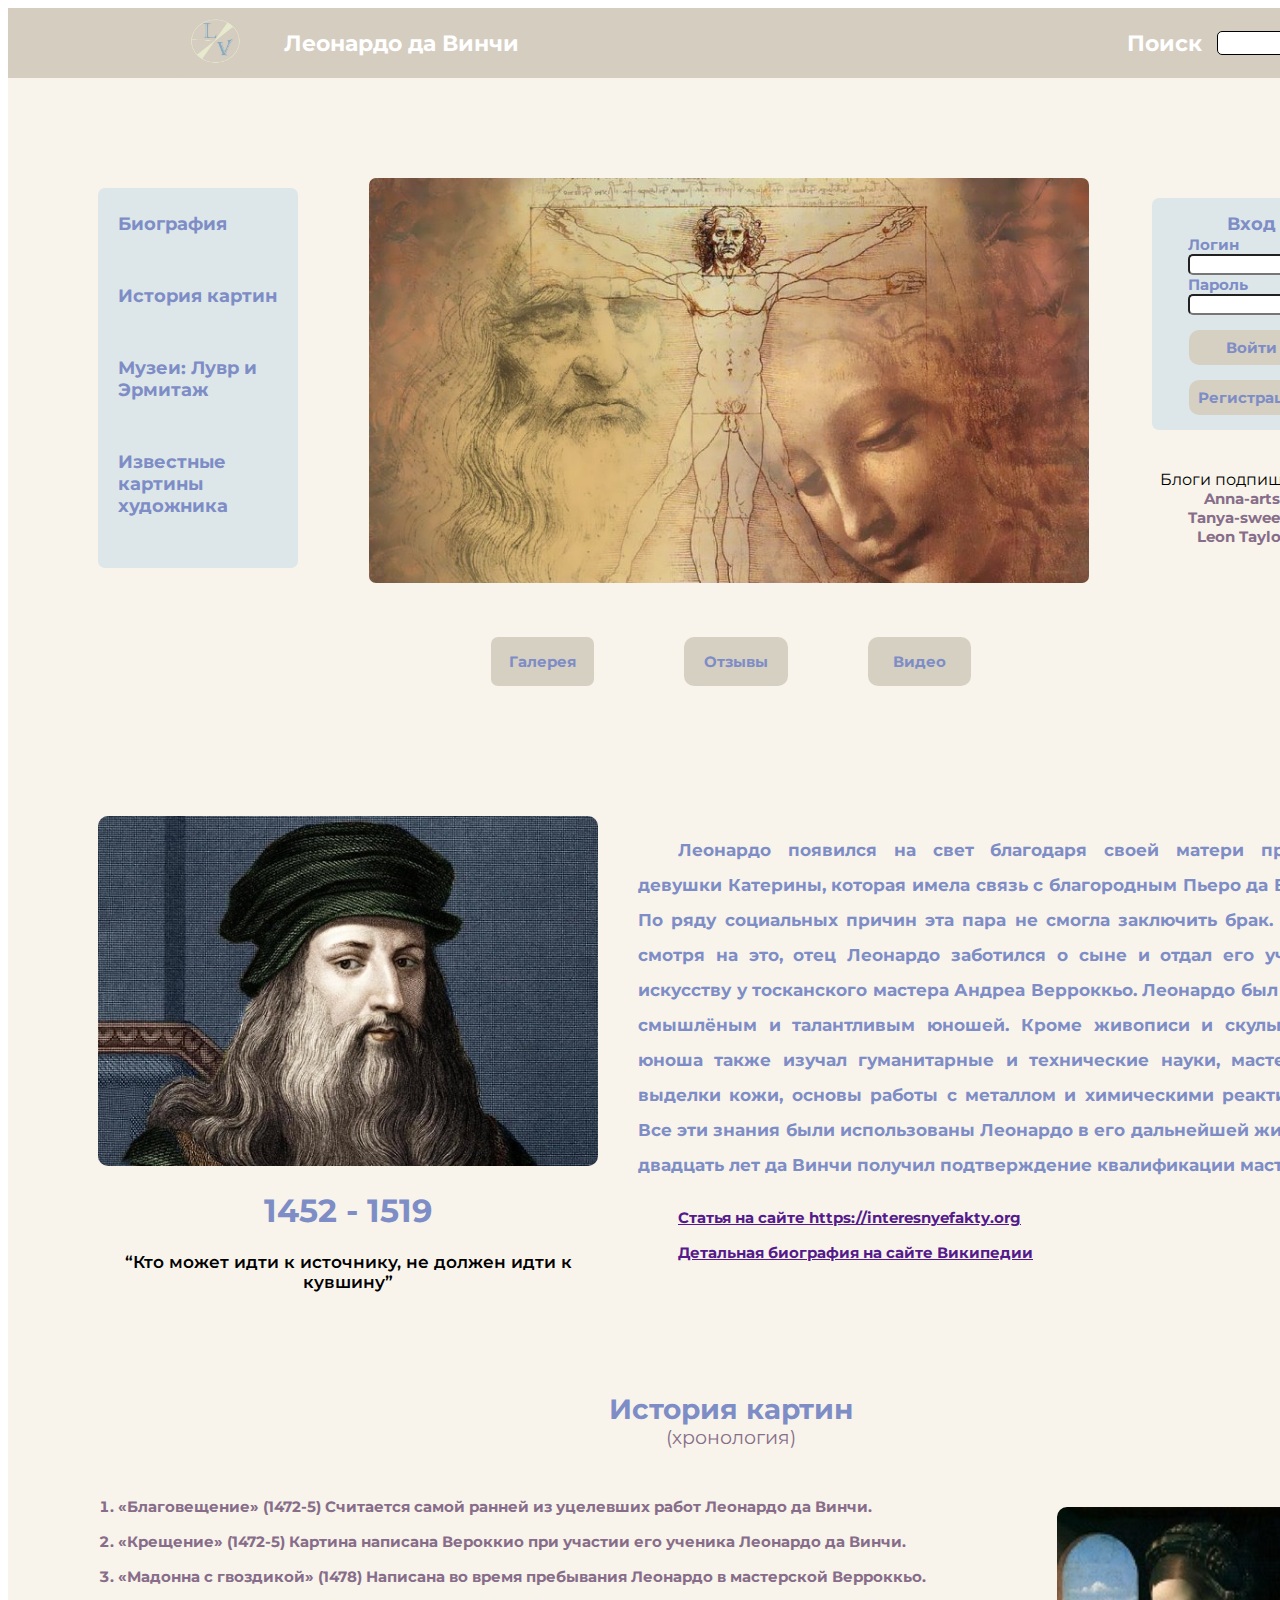
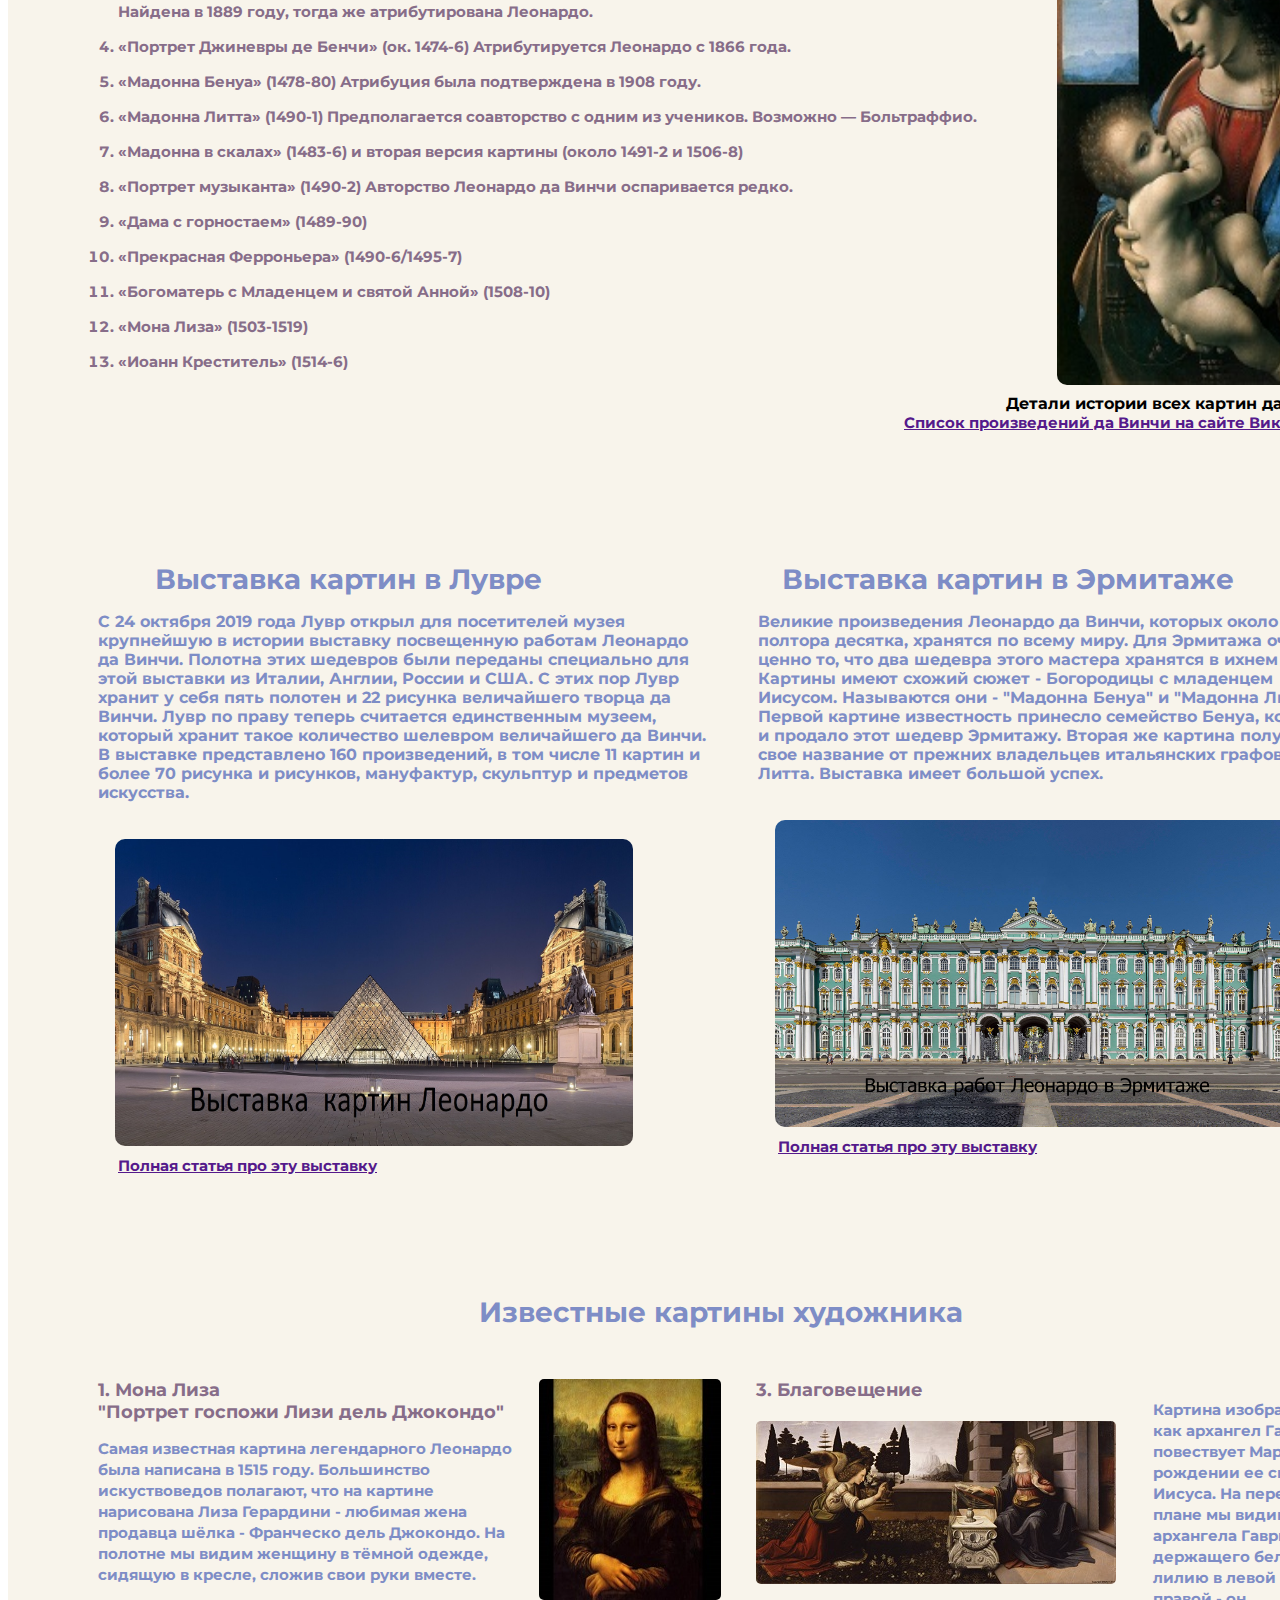
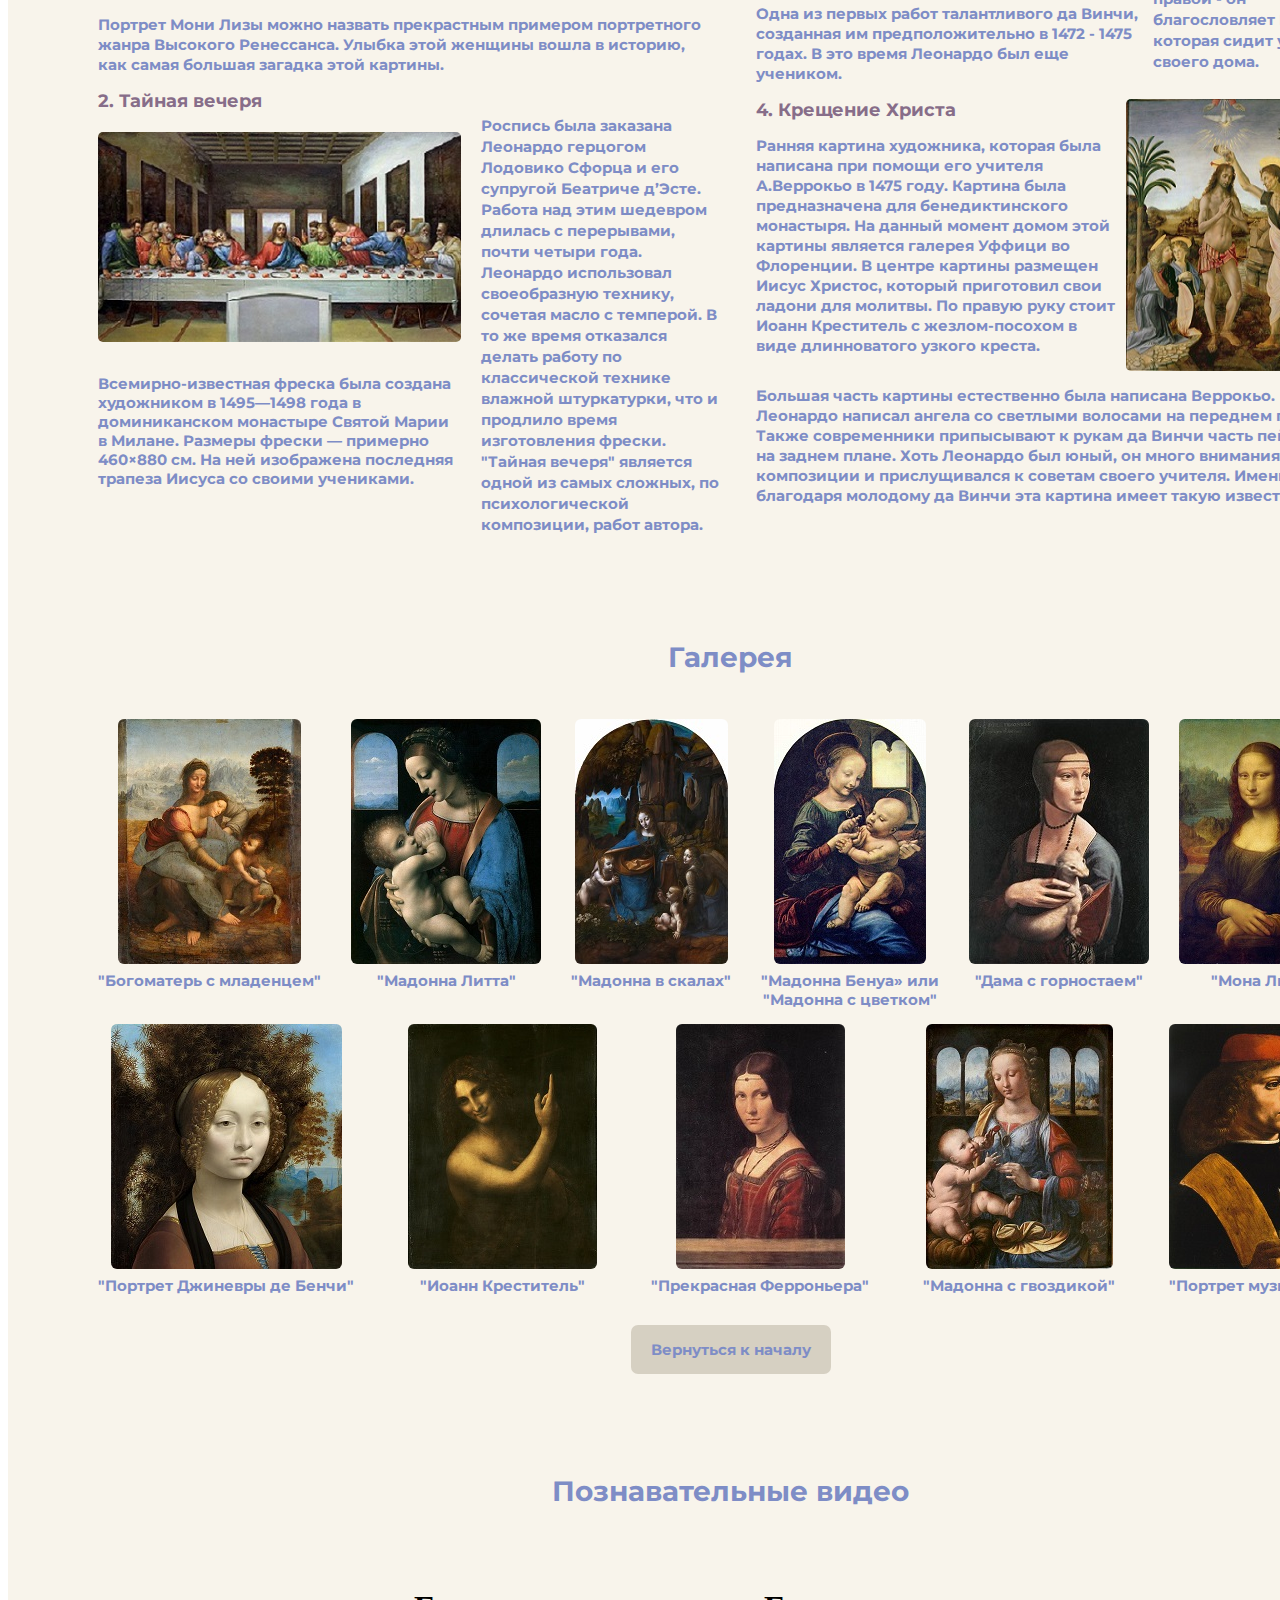
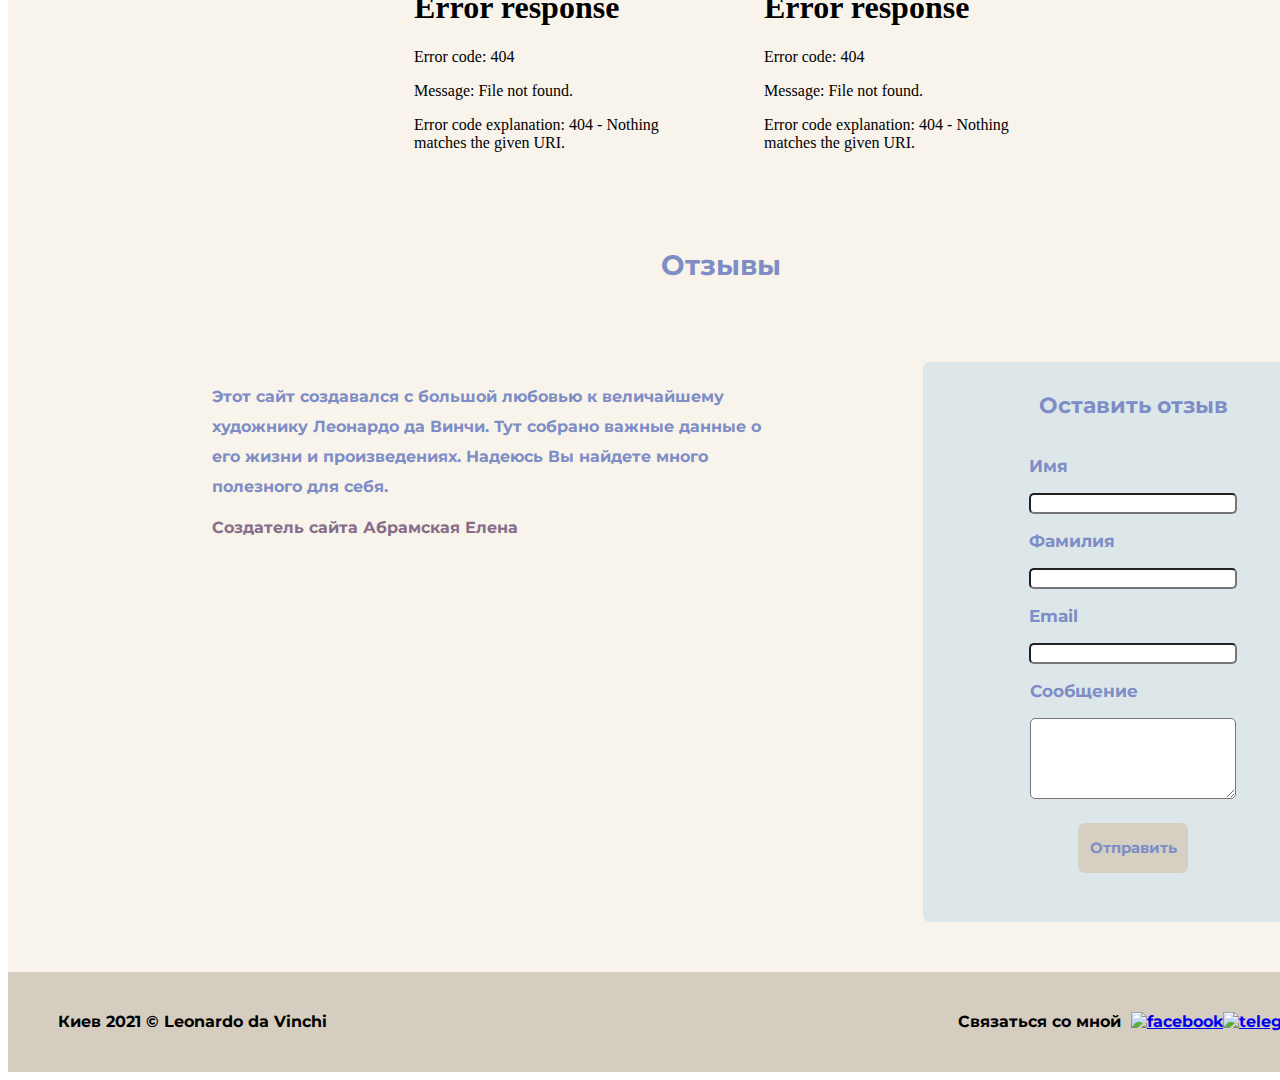
==== index.html @ 05ecf05e "fix index.html" ====
<!DOCTYPE html>

<html lang="en">

<head>
    <meta charset="UTF-8">
    <meta http-equiv="X-UA-Compatible" content="IE=edge">
    <meta name="viewport" content="width=device-width, initial-scale=1">
    <title>Leonardo da Vinchi</title>
    <link rel="stylesheet" href="style/style.css">
    <link rel="preconnect" href="https://fonts.googleapis.com">
    <link rel="preconnect" href="https://fonts.gstatic.com" crossorigin>
    <link href="https://fonts.googleapis.com/css2?family=Montserrat&display=swap" rel="stylesheet">
</head>

<body>
    <header>
        <div class="title-name">
            <img class="logo" src="img/logo3.jpg" alt="logo"> Леонардо да Винчи
        </div>
        <form class="research">
            <div class="research-name">Поиск</div>
            <input class="research-box">

        </form>

    </header>
    <div class="container">
        <div class="title-page">
            <div class="ic-menu"><img src="img/ic-menu.png" alt="">Содержание</div>
            <div class="main-title-information">
                <div class="menu-list">
                    <a class="menu-list-name" href="#biography">
                     Биография
                 </a>
                    <a class="menu-list-name" href="#history">
                     История картин
                 </a>
                    <a class="menu-list-name" href="#museums">
                     Музеи: Лувр и Эрмитаж
                 </a>
                    <a class="menu-list-name" href="#famous-pictures">
                     Известные картины художника
                 </a>
                </div>
                <div class="title-page-img">
                    <img src="img/Leonardo-da-Vinci-1-768x432.jpg" alt="title-image">
                </div>
                <div class="user-access">
                    <form class="user-account">
                        <div class="user-account-name">Вход</div>
                        <div>
                            <div class="user-account-enter">Логин
                                <input class="btn-input">
                            </div>

                        </div>
                        <div class="user-account-enter">Пароль
                            <input class="btn-input">
                        </div>
                        <div class="user-enter">
                            <a class="enter-btn" href="useraccount.html">Войти</a>
                        </div>
                        <div class="user-registration">
                            <a class="enter-btn" href="registraction.html">Регистрация</a>
                        </div>
                    </form>
                    <div class="user-blog">
                        <div>Блоги подпищиков</div>
                        <a href="#">Anna-arts</a>
                        <a href="#">Tanya-sweety</a>
                        <a href="#">Leon Taylor</a>
                    </div>

                </div>
            </div>
            <div class="title-page-btn">

                <a class="gallery" href="#gallery">Галерея</a>
                <a class="comments" href="#comments">Отзывы</a>

                <a class="video" href="#video">Видео</a>
            </div>
        </div>
        <div id="biography">
            <div class="biography-page">
                <div class="biography-page-img">
                    <img src="img/Portret-Leonardo-da-Vinchi-ruki-neizvestnogo-hudozhnika.jpg" alt="face">
                </div>
                <div class="life-ages">
                    1452 - 1519
                </div>
                <q class="wise-quote">Кто может идти к источнику, не должен идти к кувшину</q>
            </div>
            <div class="biography-information">
                <p> Леонардо появился на свет благодаря своей матери простой девушки Катерины, которая имела связь с благородным Пьеро да Винчи. По ряду социальных причин эта пара не смогла заключить брак. Но не смотря на это, отец Леонардо заботился о сыне
                    и отдал его учиться искусству у тосканского мастера Андреа Верроккьо. Леонардо был очень смышлёным и талантливым юношей. Кроме живописи и скульптуры, юноша также изучал гуманитарные и технические науки, мастерство выделки кожи, основы
                    работы с металлом и химическими реактивами. Все эти знания были использованы Леонардо в его дальнейшей жизни. В двадцать лет да Винчи получил подтверждение квалификации мастера.
                </p>

                <div class="links">
                    <a href="https://interesnyefakty.org/leonardo-da-vinchi/">Статья на сайте https://interesnyefakty.org</a>
                    <a href="https://ru.wikipedia.org/wiki/%D0%9B%D0%B5%D0%BE%D0%BD%D0%B0%D1%80%D0%B4%D0%BE_%D0%B4%D0%B0_%D0%92%D0%B8%D0%BD%D1%87%D0%B8">Детальная биография на сайте Википедии</a>
                </div>

            </div>
        </div>
        <div id="history">
            <div class="chronology-title">История картин</div>
            <div class="chronology-title-description">(хронология)</div>
            <div class="chronology">

                <ol class="chronology-paintings">
                    <li>«Благовещение» (1472-5) Считается самой ранней из уцелевших работ Леонардо да Винчи.</li>
                    <li>«Крещение» (1472-5) Картина написана Вероккио при участии его ученика Леонардо да Винчи.</li>
                    <li>«Мадонна с гвоздикой» (1478) Написана во время пребывания Леонардо в мастерской Верроккьо. <br>Найдена в 1889 году, тогда же атрибутирована Леонардо.</li>
                    <li>«Портрет Джиневры де Бенчи» (ок. 1474-6) Атрибутируется Леонардо с 1866 года.</li>
                    <li>«Мадонна Бенуа» (1478-80) Атрибуция была подтверждена в 1908 году.</li>
                    <li>«Мадонна Литта» (1490-1) Предполагается соавторство с одним из учеников. Возможно — Больтраффио.</li>
                    <li>«Мадонна в скалах» (1483-6) и вторая версия картины (около 1491-2 и 1506-8)</li>
                    <li>«Портрет музыканта» (1490-2) Авторство Леонардо да Винчи оспаривается редко.</li>
                    <li>«Дама с горностаем» (1489-90)</li>
                    <li>«Прекрасная Ферроньера» (1490-6/1495-7)</li>
                    <li>«Богоматерь с Младенцем и святой Анной» (1508-10)</li>
                    <li>«Мона Лиза» (1503-1519)</li>
                    <li>«Иоанн Креститель» (1514-6)</li>
                </ol>
                <img class="picture" src="img/gallery-img-3.jpg" alt="picture">
            </div>

            <div class="link-title">Детали истории всех картин да Винчи

                <a href="https://ru.wikipedia.org/wiki/%D0%A1%D0%BF%D0%B8%D1%81%D0%BE%D0%BA_%D0%BF%D1%80%D0%BE%D0%B8%D0%B7%D0%B2%D0%B5%D0%B4%D0%B5%D0%BD%D0%B8%D0%B9_%D0%9B%D0%B5%D0%BE%D0%BD%D0%B0%D1%80%D0%B4%D0%BE_%D0%B4%D0%B0_%D0%92%D0%B8%D0%BD%D1%87%D0%B8">Список произведений да Винчи на сайте Википедия</a>

            </div>
        </div>
        <div id="museums">
            <div class="museum-exhibitions">
                <div class="franch-museum">
                    <div class="museum-title">Выставка картин в Лувре</div>
                    <p class="museum-description">С 24 октября 2019 года Лувр открыл для посетителей музея крупнейшую в истории выставку посвещенную работам Леонардо да Винчи. Полотна этих шедевров были переданы специально для этой выставки из Италии, Англии, России и США. С этих
                        пор Лувр хранит у себя пять полотен и 22 рисунка величайшего творца да Винчи. Лувр по праву теперь считается единственным музеем, который хранит такое количество шелевром величайшего да Винчи. В выставке представлено 160 произведений,
                        в том числе 11 картин и более 70 рисунка и рисунков, мануфактур, скульптур и предметов искусства.</p>
                    <img class="luvr" src="img/luvr-exhibition.jpg" alt="Luvr">
                    <a href="https://www.dw.com/ru/%D0%B4%D0%B0-%D0%B2%D0%B8%D0%BD%D1%87%D0%B8-%D0%B2-%D0%BB%D1%83%D0%B2%D1%80%D0%B5-%D0%BA%D0%B0%D0%BA-%D0%B8%D1%81%D0%BA%D0%B0%D0%BB%D0%B8-%D0%BA%D0%B0%D1%80%D1%82%D0%B8%D0%BD%D1%8B-%D0%B4%D0%BB%D1%8F-%D0%B2%D1%8B%D1%81%D1%82%D0%B0%D0%B2%D0%BA%D0%B8-%D0%B3%D0%BE%D0%B4%D0%B0/a-50972542">Полная статья про эту выставку</a>
                </div>
                <div class="russian-museum">
                    <div class="museum-title">Выставка картин в Эрмитаже</div>
                    <p class="museum-description">Великие произведения Леонардо да Винчи, которых около полтора десятка, хранятся по всему миру. Для Эрмитажа очень ценно то, что два шедевра этого мастера хранятся в ихнем музее. Картины имеют схожий сюжет - Богородицы с младенцем Иисусом.
                        Называются они - "Мадонна Бенуа" и "Мадонна Литта". Первой картине известность принесло семейство Бенуа, которое и продало этот шедевр Эрмитажу. Вторая же картина получила свое название от прежних владельцев итальянских графов
                        Литта. Выставка имеет большой успех.
                    </p>
                    <img class="ermitag" src="img/ermitag-exhibition.jpg" alt="">
                    <a href="http://hermitage-guide.com/guidebook/%D0%B7%D0%B0%D0%BB-%D0%BB%D0%B5%D0%BE%D0%BD%D0%B0%D1%80%D0%B4%D0%BE-%D0%B4%D0%B0-%D0%B2%D0%B8%D0%BD%D1%87%D0%B8/">Полная статья про эту выставку</a>
                </div>
            </div>
        </div>
        <div id="famous-pictures">
            <div class="famous-pictures-title">Известные картины художника</div>
            <div class="four-pictures">
                <div class="first-two-pictures">
                    <div class="first-picture">
                        <div class="first-picture-text">
                            <div class="first-picture-description">
                                <div class="first-picture-title">1. Мона Лиза <br> "Портрет госпожи Лизи дель Джокондо"</div>
                                <p>Самая известная картина легендарного Леонардо была написана в 1515 году. Большинство искуствоведов полагают, что на картине нарисована Лиза Герардини - любимая жена продавца шёлка - Франческо дель Джокондо. На полотне мы
                                    видим женщину в тёмной одежде, сидящую в кресле, сложив свои руки вместе. </p>
                            </div>
                            <img src="img/1.jpg" alt="">
                        </div>
                        <p class="first-picture-text2">Портрет Мони Лизы можно назвать прекрастным примером портретного жанра Высокого Ренессанса. Улыбка этой женщины вошла в историю, как самая большая загадка этой картины.</p>

                    </div>
                    <div class="second-picture">
                        <div class="second-picture-description">
                            <div class="second-picture-title">2. Тайная вечеря
                                <img src="img/2.jpg" alt="">
                                <p>Всемирно-известная фреска была создана художником в 1495—1498 года в доминиканском монастыре Святой Марии в Милане. Размеры фрески — примерно 460×880 см. На ней изображена последняя трапеза Иисуса со своими учениками.
                                </p>
                            </div>

                        </div>
                        <p class="text-description">Роспись была заказана Леонардо герцогом Лодовико Сфорца и его супругой Беатриче д’Эсте. Работа над этим шедевром длилась с перерывами, почти четыри года. Леонардо использовал своеобразную технику, сочетая масло с темперой. В то
                            же время отказался делать работу по классической технике влажной штуркатурки, что и продлило время изготовления фрески. "Тайная вечеря" является одной из самых сложных, по психологической композиции, работ автора.</p>
                    </div>
                </div>
                <div class="second-two-picture">
                    <div class="third-picture">
                        <div class="third-picture-description">
                            <div class="third-picture-title">3. Благовещение
                                <img src="img/3.jpg" alt="">
                                <p>Одна из первых работ талантливого да Винчи, созданная им предположительно в 1472 - 1475 годах. В это время Леонардо был еще учеником. </p>
                            </div>

                        </div>
                        <p class="second-text-description">Картина изображает, как архангел Гавриил повествует Марии о рождении ее сына Иисуса. На переднем плане мы видим архангела Гавриила, держащего белую лилию в левой руке, а правой - он благословляет Марию, которая сидит у своего дома.

                        </p>
                    </div>

                    <div class="four-picture">

                        <div class="four-picture-description">
                            <div class="four-picture-title">4. Крещение Христа
                                <p>Ранняя картина художника, которая была написана при помощи его учителя А.Веррокьо в 1475 году. Картина была предназначена для бенедиктинского монастыря. На данный момент домом этой картины является галерея Уффици во Флоренции.
                                    В центре картины размещен Иисус Христос, который приготовил свои ладони для молитвы. По правую руку стоит Иоанн Креститель с жезлом-посохом в виде длинноватого узкого креста.
                                </p>
                            </div>
                            <img class="fourth-picture" src="img/4.jpg" alt="">
                        </div>


                    </div>
                    <p class="four-picture-text">Большая часть картины естественно была написана Веррокьо. Леонардо написал ангела со светлыми волосами на переднем плане. Также современники припысывают к рукам да Винчи часть пейзажа на заднем плане. Хоть Леонардо был юный, он много
                        внимания уделял композиции и прислущивался к советам своего учителя. Именно благодаря молодому да Винчи эта картина имеет такую известность.</p>
                </div>

            </div>

        </div>


        <div id="gallery">
            <div class="gallery-title">Галерея
                <div class="gallery-img">
                    <div class="description">
                        <img class="gall-img" src="img/gallery-img-2.jpg" alt=" ">
                        <div class="img-title">"Богоматерь с младенцем"</div>
                    </div>
                    <div>
                        <img class="img-2" src="img/gallery-img-3.jpg" alt=" ">
                        <div class="img-title">"Мадонна Литта"</div>
                    </div>
                    <div>
                        <img class="img-3" src="img/gallery-img-8.jpg " alt=" ">
                        <div class="img-title">"Мадонна в скалах"</div>
                    </div>
                    <div>
                        <img class="img-4" src="img/gallery-img-5.jpg " alt=" ">
                        <div class="img-title">"Мадонна Бенуа» или <br> "Мадонна с цветком"</div>
                    </div>
                    <div>
                        <img class="img-5" src="img/gallery-img-6.jpg " alt=" ">
                        <div class="img-title">"Дама с горностаем"</div>
                    </div>
                    <div>
                        <img class="img-6" src="img/gallery-img-7.jpg " alt=" ">
                        <div class="img-title">"Мона Лиза"</div>
                    </div>
                    <div>
                        <img class="img-7" src="img/gallery-img-1.jpg " alt=" ">
                        <div class="img-title">"Портрет Джиневры де Бенчи"</div>
                    </div>
                    <div>
                        <img class="img-8" src="img/gallery-img-4.jpg " alt=" ">
                        <div class="img-title">"Иоанн Креститель"</div>
                    </div>
                    <div>
                        <img class="img-9" src="img/gallery-img-9.jpg " alt=" ">
                        <div class="img-title">"Прекрасная Ферроньера"</div>
                    </div>
                    <div>
                        <img class="img-10" src="img/gallery-img-10.jpg " alt=" ">
                        <div class="img-title">"Мадонна с гвоздикой"</div>
                    </div>
                    <div>
                        <img class="img-11" src="img/gallery-img-12.jpg " alt=" ">
                        <div class="img-title">"Портрет музыканта"</div>
                    </div>
                </div>
            </div>
            <div class="gallery-btn">
                <a href="#" class="topbutton">Вернуться к началу</a>

            </div>
        </div>

        <div id="video">
            <div class="video-title">Познавательные видео</div>
            <div class="our-video">
                <iframe class="video-record" src="video/dream.mp4" frameborder="0"></iframe>
                <iframe class="video-record" src="video/knowledge of the world.mp4" frameborder="0"></iframe>
            </div>
        </div>

        <div id="comments">
            <div class="feedback-title">Отзывы</div>
            <div class="feedback-comments">
                <div class="our-feedback">
                    <div class="first-feedback">
                        <img src="img/person1.jpg" alt="">
                        <div class="author-feedback">
                            <p class="text">Этот сайт создавался с большой любовью к величайшему художнику Леонардо да Винчи. Тут собрано важные данные о его жизни и произведениях. Надеюсь Вы найдете много полезного для себя.

                            </p>

                            <p class="text-sign">Создатель сайта Абрамская Елена</p>
                        </div>

                    </div>
                    <div id="message-1">
                        <div id="author"></div>
                        <div id="author-text"></div>
                    </div>

                </div>
                <form id="form">
                    <div class="form-title ">Оставить отзыв</div>
                    <div class="author-name">
                        <p class="name-label">Имя</p>
                        <input type="text" id="author-name">
                        <p class="name-label">Фамилия</p>
                        <input type="text" id="author-surname">
                    </div>
                    <div class="email">
                        <p class="name-label">Email</p>
                        <input type="email" id="author-email">
                    </div>
                    <div class="message">
                        <p class="name-label">Сообщение</p>
                        <textarea id="text" cols="30" rows="5"></textarea>
                    </div>
                    <a href="#form" id="form-btn" type="button">Отправить</a>
                </form>
            </div>
        </div>
    </div>
    <footer>
        <div class="footer-description">
            <div class="copyright">Киев 2021 &#169; Leonardo da Vinchi</div>
        </div>
        <div class="social-networks">
            <div class="page-links">
                <div class="page-links-title">Связаться со мной</div>
                <a href="https://www.facebook.com/profile.php?id=100011254459694"><img src="img/facebook.jpg" alt="facebook"></a>
                <a href="https://t.me/lenkaborisovna"><img src="img/telegram.jpg" alt="telegram"></a>
                <a href="viber://add?number=380500784650"><img src="img/viber.jpg" alt=""></a>
                <a href="https://join.skype.com/invite/eFQIwaM5H3bk"><img src="img/skype.jpg" alt=""></a>
            </div>
        </div>
    </footer>
    <script src="main.js"></script>
</body>

</html>
---- style/style.css ----
body {
                                font-family: 'Montserrat', sans-serif;
                                width: 1445px;
                            }
                            
                            header {
                                background-color: #d5cdc0;
                                width: 1445px;
                                height: 70px;
                                display: flex;
                                justify-content: space-around;
                                color: #fff;
                                font-size: 22px;
                            }
                            /* title-page */
                            
                            .title-name {
                                display: flex;
                                align-items: center;
                                padding-left: 40px;
                                font-weight: bold;
                                width: 700px;
                            }
                            
                            .logo {
                                width: 80px;
                                height: 65px;
                                margin-right: 30px;
                            }
                            
                            .research {
                                display: flex;
                                align-items: center;
                                font-weight: bold;
                                width: 200px;
                            }
                            
                            .research-box {
                                border: 1px #000 solid;
                                border-radius: 5px;
                                width: 100px;
                                height: 20px;
                                margin-left: 15px;
                            }
                            
                            .container {
                                width: 1445px;
                                background-color: #f8f4eb;
                                padding-bottom: 50px;
                            }
                            
                            .ic-menu {
                                visibility: hidden;
                            }
                            
                            .main-title-information {
                                display: grid;
                                grid-template-areas: "menu-list title-page-img user-access";
                                grid-template-columns: 25% 50% 25%;
                                padding-top: 60px;
                            }
                            
                            .menu-list {
                                width: 200px;
                                height: 380px;
                                background-color: #dde7e9;
                                margin-top: 10px;
                                margin-left: 90px;
                                margin-right: 20px;
                                border-radius: 7px;
                                display: flex;
                                flex-direction: column;
                                font-weight: bold;
                            }
                            
                            .menu-list-name {
                                text-decoration: none;
                                padding: 25px 20px;
                                color: #7e8dc6;
                                font-size: 18px;
                            }
                            
                            .title-page-img>img {
                                height: 405px;
                                border-radius: 7px;
                            }
                            
                            .user-access {
                                display: flex;
                                flex-direction: column;
                            }
                            
                            .user-account {
                                color: #7e8dc6;
                                background-color: #dde7e9;
                                margin-top: 20px;
                                margin-left: 60px;
                                width: 200px;
                                display: flex;
                                flex-direction: column;
                                justify-content: center;
                                align-items: center;
                                border-radius: 7px;
                                font-weight: bold;
                            }
                            
                            .user-account-name {
                                font-size: 18px;
                                margin-top: 15px;
                            }
                            
                            .user-account-enter {
                                font-size: 15px;
                                display: flex;
                                flex-direction: column;
                            }
                            
                            .btn-input {
                                width: 120px;
                                border-radius: 5px;
                            }
                            
                            .user-enter {
                                background-color: #d6d0c2;
                                width: 110px;
                                padding: 8px;
                                margin-top: 15px;
                                display: flex;
                                justify-content: center;
                                align-items: center;
                                border-radius: 10px;
                                font-size: 18px;
                            }
                            
                            .user-registration {
                                background-color: #d6d0c2;
                                width: 110px;
                                display: flex;
                                justify-content: center;
                                align-items: center;
                                border-radius: 10px;
                                padding: 8px;
                                margin-top: 15px;
                                margin-bottom: 15px;
                            }
                            
                            .enter-btn {
                                text-decoration: none;
                                color: #7e8dc6;
                                font-size: 15px;
                            }
                            
                            .user-blog {
                                display: flex;
                                flex-direction: column;
                                justify-content: center;
                                align-items: center;
                                margin-top: 40px;
                                width: 180px;
                                margin-left: 60px;
                            }
                            
                            .user-blog a {
                                text-decoration: none;
                                color: #876d89;
                                font-weight: bold;
                                font-size: 15px;
                            }
                            
                            .title-page-btn {
                                margin-top: 50px;
                                display: flex;
                                justify-content: center;
                            }
                            
                            .gallery {
                                text-decoration: none;
                                margin-right: 60px;
                                background-color: #d6d0c2;
                                font-size: 15px;
                                border-radius: 7px;
                                padding: 15px 18px;
                                font-weight: bold;
                                color: #7e8dc6;
                            }
                            
                            .comments {
                                text-decoration: none;
                                margin-left: 30px;
                                background-color: #d6d0c2;
                                font-size: 15px;
                                border-radius: 10px;
                                padding: 15px 20px;
                                font-weight: bold;
                                color: #7e8dc6;
                            }
                            
                            .video {
                                text-decoration: none;
                                margin-left: 80px;
                                background-color: #d6d0c2;
                                font-size: 15px;
                                border-radius: 10px;
                                padding: 15px 25px;
                                font-weight: bold;
                                color: #7e8dc6;
                            }
                            
                            #video {
                                margin-top: 80px;
                                display: flex;
                                flex-direction: column;
                                align-items: center;
                            }
                            
                            .our-video {
                                display: flex;
                                justify-content: space-around;
                                width: 700px;
                                margin-top: 30px;
                            }
                            
                            .video-record {
                                width: 300px;
                                height: 200px;
                            }
                            
                            .video-title {
                                font-size: 28px;
                                width: 500px;
                                color: #7e8dc6;
                                text-align: center;
                                font-weight: bold;
                                margin-top: 20px;
                                margin-bottom: 30px;
                            }
                            /* biography-page */
                            
                            #biography {
                                width: 1445px;
                                background-color: #f8f4eb;
                                padding-top: 80px;
                                display: flex;
                                margin-top: 50px;
                                margin-bottom: 50px;
                            }
                            
                            .biography-page {
                                width: 500px;
                                margin-left: 90px;
                                display: flex;
                                justify-content: center;
                                flex-direction: column;
                            }
                            
                            .biography-page-img>img {
                                width: 500px;
                                height: 350px;
                                background-image: none;
                                border-radius: 10px;
                            }
                            
                            .life-ages {
                                color: #7e8dc6;
                                width: 500px;
                                text-align: center;
                                margin-top: 21.44px;
                                margin-bottom: 21.44px;
                                font-size: 2em;
                                font-weight: bold;
                            }
                            
                            .wise-quote {
                                color: #000;
                                text-align: center;
                                font-size: 17px;
                                font-weight: 600;
                            }
                            
                            .biography-information {
                                margin-left: 40px;
                                width: 700px;
                                font-size: 17px;
                                line-height: 35px;
                                text-indent: 40px;
                                text-align: justify;
                                font-weight: bold;
                                color: #7e8dc6;
                            }
                            
                            .links {
                                display: flex;
                                flex-direction: column;
                            }
                            
                            .links a {
                                color: #551A8B;
                                font-weight: bold;
                                font-size: 15px;
                            }
                            /* chtonology-page */
                            
                            .chronology-title {
                                text-align: center;
                                color: #7e8dc6;
                                font-size: 28px;
                                padding-top: 50px;
                                font-weight: bold;
                            }
                            
                            .chronology {
                                display: flex;
                                margin-left: 90px;
                            }
                            
                            .chronology-title-description {
                                text-align: center;
                                color: #876d89;
                                font-size: 19px;
                            }
                            
                            .chronology-paintings {
                                margin-top: 40px;
                                color: #876d89;
                                font-weight: bold;
                                line-height: 35px;
                                font-size: 15px;
                                text-align: justify;
                                margin-left: 10px;
                                padding-left: 10px;
                            }
                            
                            .picture {
                                margin-left: 80px;
                                border-radius: 10px;
                                width: 330px;
                                height: 478px;
                                margin-top: 58px;
                            }
                            
                            .link-title {
                                display: flex;
                                flex-direction: column;
                                align-items: flex-end;
                                margin-right: 110px;
                                font-weight: bold;
                                font-size: 16px;
                            }
                            
                            .link-title a {
                                color: #551A8B;
                                font-weight: bold;
                                font-size: 15px;
                            }
                            /*museum-exhibitions-page */
                            
                            #museums {
                                margin-top: 130px;
                                margin-left: 90px;
                                margin-right: 110px;
                            }
                            
                            .museum-exhibitions {
                                display: grid;
                                grid-template-areas: "franch-museum russian-museum";
                                grid-template-columns: 49% 51%;
                                color: #7e8dc6;
                            }
                            
                            .museum-exhibitions img {
                                width: 518px;
                                height: 307px;
                                border-radius: 10px;
                            }
                            
                            .luvr {
                                margin-top: 21px;
                                margin-left: 17px;
                            }
                            
                            .ermitag {
                                margin-left: 17px;
                                margin-top: 21px;
                            }
                            
                            .museum-title {
                                font-size: 28px;
                                width: 500px;
                                text-align: center;
                                font-weight: bold;
                            }
                            
                            .museum-description {
                                font-weight: bold;
                                font-size: 16px;
                            }
                            
                            .franch-museum {
                                display: flex;
                                flex-direction: column;
                            }
                            
                            .franch-museum>a {
                                margin-top: 10px;
                                margin-left: 20px;
                                font-weight: bold;
                                color: #551A8B;
                                font-size: 15px;
                            }
                            
                            .russian-museum {
                                display: flex;
                                flex-direction: column;
                                margin-left: 50px;
                            }
                            
                            .russian-museum>a {
                                margin-top: 10px;
                                margin-left: 20px;
                                color: #551A8B;
                                font-weight: bold;
                                font-size: 15px;
                            }
                            /*famous-pictures page*/
                            
                            #famous-pictures {
                                margin-top: 120px;
                                margin-left: 90px;
                                margin-right: 110px;
                            }
                            
                            .four-pictures {
                                display: grid;
                                grid-template-areas: "first-two-pictures second-two-pictures";
                                grid-template-columns: 50% 50%;
                                margin-top: 50px;
                            }
                            
                            .four-pictures img {
                                border-radius: 5px;
                            }
                            
                            .famous-pictures-title {
                                text-align: center;
                                color: #7e8dc6;
                                font-size: 28px;
                                font-weight: bold;
                            }
                            
                            .first-picture {
                                display: flex;
                                flex-direction: column;
                            }
                            
                            .first-picture-title {
                                color: #876d89;
                                font-size: 18px;
                                font-weight: bold;
                            }
                            
                            .first-picture-text {
                                display: flex;
                            }
                            
                            .first-picture-text2 {
                                color: #7e8dc6;
                                font-size: 15px;
                                line-height: 20px;
                                font-weight: bold;
                                margin-right: 10px;
                            }
                            
                            .first-picture-description p {
                                color: #7e8dc6;
                                font-size: 15px;
                                line-height: 21px;
                                font-weight: bold;
                                margin-right: 10px;
                            }
                            
                            .first-picture-description img {
                                width: 182px;
                            }
                            
                            .second-picture {
                                display: flex;
                            }
                            
                            .second-picture-title {
                                color: #876d89;
                                font-size: 18px;
                                font-weight: bold;
                            }
                            
                            .second-picture-title img {
                                margin-top: 20px;
                            }
                            
                            .second-picture-title p {
                                color: #7e8dc6;
                                font-size: 15px;
                                font-weight: bold;
                                margin-top: 27px;
                            }
                            
                            .text-description {
                                margin-top: 25px;
                                margin-left: 20px;
                                color: #7e8dc6;
                                font-size: 15px;
                                line-height: 21px;
                                font-weight: bold;
                            }
                            
                            .second-two-picture {
                                margin-left: 35px;
                            }
                            
                            .third-picture {
                                display: flex;
                            }
                            
                            .third-picture-title img {
                                margin-top: 20px;
                            }
                            
                            .third-picture-title {
                                color: #876d89;
                                font-size: 18px;
                                font-weight: bold;
                            }
                            
                            .third-picture-title p {
                                color: #7e8dc6;
                                font-size: 15px;
                                font-weight: bold;
                                line-height: 20px;
                                width: 390px;
                            }
                            
                            .second-text-description {
                                margin-top: 20px;
                                color: #7e8dc6;
                                font-size: 15px;
                                font-weight: bold;
                                line-height: 21px;
                                margin-left: 7px;
                            }
                            
                            .four-picture {
                                display: flex;
                            }
                            
                            .four-picture-title {
                                color: #876d89;
                                font-size: 18px;
                                font-weight: bold;
                            }
                            
                            .four-picture-title p {
                                color: #7e8dc6;
                                font-size: 15px;
                                font-weight: bold;
                                line-height: 20px;
                                margin-right: 10px;
                            }
                            
                            .four-text-description {
                                margin-left: 10px;
                            }
                            
                            .fourth-picture+p {
                                color: #7e8dc6;
                                font-size: 15px;
                                font-weight: bold;
                                line-height: 20px;
                            }
                            
                            .four-picture-description {
                                margin-right: 8px;
                                display: flex;
                            }
                            
                            .four-picture-text {
                                color: #7e8dc6;
                                font-size: 15px;
                                font-weight: bold;
                                line-height: 20px;
                            }
                            /* gallery-page */
                            
                            #gallery {
                                margin-top: 90px;
                            }
                            
                            #gallery-image img {
                                width: 30%;
                                height: 30%;
                            }
                            
                            .img-title {
                                color: #7e8dc6;
                                font-size: 15px;
                            }
                            
                            .gallery-title {
                                color: #7e8dc6;
                                font-size: 28px;
                                font-weight: bold;
                                text-align: center;
                            }
                            
                            .gallery-img {
                                margin-top: 30px;
                                margin-left: 90px;
                                margin-right: 110px;
                                display: flex;
                                flex-wrap: wrap;
                                justify-content: space-between;
                            }
                            
                            .gallery-img img {
                                margin-top: 15px;
                                border-radius: 6px;
                            }
                            
                            .gallery-img img:hover {
                                transform: scale(2);
                                transition: all .5s ease;
                            }
                            
                            .gallery-btn {
                                display: flex;
                                justify-content: space-around;
                                margin-top: 30px;
                            }
                            
                            .topbutton {
                                border-radius: 7px;
                                padding: 15px 20px;
                                font-weight: bold;
                                color: #7e8dc6;
                                background-color: #d6d0c2;
                                text-decoration: none;
                                font-size: 15px;
                            }
                            /*product-page */
                            
                            .paimting-description {
                                width: 1445px;
                                padding-left: 90px;
                                padding-right: 110px;
                                padding-top: 50px;
                                display: flex;
                                flex-wrap: wrap;
                                justify-content: space-around;
                                background-color: #f8f4eb;
                            }
                            /*feedback-page */
                            
                            #comments {
                                margin-top: 80px;
                                margin-left: 90px;
                                margin-right: 110px;
                            }
                            
                            .feedback-comments {
                                display: flex;
                                margin-top: 30px;
                                justify-content: space-between;
                            }
                            
                            .feedback-title {
                                color: #7e8dc6;
                                font-size: 28px;
                                font-weight: bold;
                                text-align: center;
                            }
                            
                            .first-feedback {
                                display: flex;
                                margin-top: 45px;
                                margin-bottom: 20px;
                                width: 700px;
                            }
                            
                            .our-feedback {
                                display: flex;
                                flex-direction: column;
                            }
                            
                            .first-feedback img {
                                border-radius: 10px;
                                width: 220px;
                            }
                            
                            #message-1 {
                                margin-top: 30px;
                                font-size: 15px;
                                font-weight: bold;
                                display: flex;
                                flex-direction: column;
                                width: 700px;
                            }
                            
                            #author {
                                margin-bottom: 15px;
                            }
                            
                            #author {
                                color: #551A8B;
                            }
                            
                            .author-feedback {
                                margin-top: 15px;
                                margin-left: 20px;
                            }
                            
                            .text {
                                color: #7e8dc6;
                                font-size: 16px;
                                font-weight: bold;
                                margin-left: 20px;
                                margin-right: 30px;
                                line-height: 30px;
                                margin-top: 10px;
                            }
                            
                            .text-sign {
                                color: #876d89;
                                font-size: 16px;
                                font-weight: bold;
                                margin-left: 20px;
                            }
                            
                            #form {
                                display: flex;
                                flex-direction: column;
                                align-items: center;
                                width: 420px;
                                background-color: #dde7e9;
                                align-items: center;
                                border-radius: 7px;
                                padding-top: 30px;
                                padding-bottom: 30px;
                                color: #7e8dc6;
                                font-weight: bold;
                                margin-top: 50px;
                                height: 500px;
                            }
                            
                            .form-title {
                                color: #7e8dc6;
                                font-size: 21px;
                                font-weight: bold;
                            }
                            
                            .autor-name,
                            #text {
                                border-radius: 5px;
                                width: 200px;
                            }
                            
                            input {
                                border-radius: 5px;
                                width: 200px;
                            }
                            
                            .name-label {
                                font-size: 17px;
                            }
                            
                            #form-btn {
                                width: 90px;
                                height: 40px;
                                margin-top: 20px;
                                color: #7e8dc6;
                                font-size: 15px;
                                background-color: #d6d0c2;
                                font-weight: bold;
                                display: flex;
                                justify-content: center;
                                align-items: center;
                                text-decoration: none;
                                padding: 5px 10px;
                                border-radius: 7px;
                            }
                            
                            footer {
                                display: flex;
                                background-color: #d5cdc0;
                                height: 100px;
                                color: #000;
                                font-weight: bold;
                                width: 1445px;
                            }
                            
                            .footer-description {
                                display: flex;
                                justify-content: flex-start;
                                align-items: center;
                                padding-left: 50px;
                                width: 900px;
                            }
                            
                            .copyright {
                                margin-right: 15px;
                            }
                            
                            .social-networks {
                                display: flex;
                                align-items: center;
                                justify-content: center;
                            }
                            
                            .page-links {
                                display: flex;
                                justify-content: center;
                                align-items: center;
                                margin-right: 10px;
                            }
                            
                            .page-links-title {
                                display: flex;
                                justify-content: center;
                                align-items: center;
                                margin-right: 10px;
                            }
                            
                            .page-links img {
                                display: flex;
                                align-items: center;
                            }
                            /*registration-page */
                            
                            .registration {
                                display: flex;
                                justify-content: center;
                            }
                            
                            .form-title {
                                font-size: 22px;
                                font-weight: bold;
                                margin-bottom: 20px;
                            }
                            
                            .registration-form {
                                display: flex;
                                flex-direction: column;
                                align-items: center;
                                width: 700px;
                                background-color: #dde7e9;
                                border-radius: 7px;
                                padding-top: 30px;
                                padding-bottom: 30px;
                                color: #7e8dc6;
                                font-weight: bold;
                                margin-top: 50px;
                                font-size: 18px;
                            }
                            
                            #agree {
                                width: 200px;
                                font-size: 14px;
                            }
                            
                            .form-btn2 {
                                width: 140px;
                                height: 40px;
                                margin-top: 20px;
                                color: #7e8dc6;
                                font-size: 14px;
                                background-color: #d6d0c2;
                                font-weight: bold;
                                display: flex;
                                justify-content: center;
                                align-items: center;
                                text-decoration: none;
                                padding: 5px 10px;
                                border-radius: 7px;
                                font-weight: bold;
                            }
                            
                            #name,
                            #surname,
                            #email,
                            #password,
                            #city,
                            #country,
                            #username {
                                width: 250px;
                                margin-right: 50px;
                            }
                            
                            .registration-text,
                            #agree,
                            #education {
                                width: 300px;
                            }
                            /* user account page*/
                            
                            .page-header {
                                display: grid;
                                grid-template-areas: "page-title user-topbutton";
                                grid-template-columns: 80% 20%;
                            }
                            
                            .page-title {
                                text-align: center;
                                color: #876d89;
                                font-size: 25px;
                                font-weight: bold;
                                padding-top: 40px;
                            }
                            
                            .user-topbutton {
                                border-radius: 7px;
                                padding: 15px 20px;
                                font-weight: bold;
                                color: #7e8dc6;
                                background-color: #d6d0c2;
                                text-decoration: none;
                                font-size: 16px;
                                width: 100px;
                                display: flex;
                                align-items: center;
                                justify-content: center;
                                margin-top: 20px;
                                margin-left: 70px;
                            }
                            
                            .user-account-part {
                                display: grid;
                                grid-template-areas: "personal-account navigation-btn";
                                grid-template-columns: 70% 30%;
                                margin-top: 50px;
                            }
                            
                            .navigation-btn {
                                display: flex;
                                flex-direction: column;
                                align-items: center;
                                margin-top: 40px;
                            }
                            
                            .navigation-btn a {
                                margin-top: 20px;
                                color: #876d89;
                                font-weight: bold;
                                font-size: 18px;
                            }
                            
                            .user-chat {
                                display: flex;
                                justify-content: space-around;
                                width: 217px;
                                margin-top: 40px;
                            }
                            
                            .our-friends {
                                margin-top: 70px;
                                display: flex;
                                flex-direction: column;
                                align-items: center;
                                width: 217px;
                                background-color: #dde7e9;
                                border-radius: 7px;
                                padding-bottom: 20px;
                            }
                            
                            .our-friends-title {
                                text-align: center;
                                color: #7e8dc6;
                                font-size: 18px;
                                font-weight: bold;
                                padding-top: 20px;
                            }
                            
                            .our-friends a {
                                font-size: 14px;
                            }
                            
                            .personal-account {
                                background-color: #dde7e9;
                                padding-top: 60px;
                                margin-left: 60px;
                                padding-bottom: 60px;
                                border-radius: 7px;
                            }
                            
                            .personal-account-title {
                                text-align: center;
                                color: #7e8dc6;
                                font-size: 20px;
                                font-weight: bold;
                            }
                            
                            .personality {
                                display: grid;
                                grid-template-areas: "personality-face personality-description";
                                grid-template-columns: 40% 60%;
                                margin-top: 30px;
                            }
                            
                            .personality img {
                                width: 200px;
                                height: 200px;
                                margin-bottom: 20px;
                                margin-top: 10px;
                            }
                            
                            .personality a {
                                margin-top: 10px;
                                text-decoration: none;
                                font-weight: bold;
                                color: #4f699a;
                            }
                            
                            .personality-face {
                                display: flex;
                                flex-direction: column;
                                align-items: center;
                                margin-bottom: 40px;
                            }
                            
                            .personality-description {
                                margin-bottom: 40px;
                            }
                            
                            .personality-description div {
                                margin-top: 10px;
                                font-size: 15px;
                                font-weight: bold;
                            }
                            
                            .name-description {
                                display: grid;
                                grid-template-areas: "name-title name-example";
                                grid-template-columns: 40% 60%;
                            }
                            
                            .name-example {
                                margin-left: 20px;
                                color: #7e8dc6;
                            }
                            
                            .name-title {
                                color: #876d89;
                            }
                            
                            .btn-correct {
                                display: flex;
                                align-items: center;
                                justify-content: center;
                            }
                            
                            .add-topic {
                                border-radius: 7px;
                                padding: 15px 20px;
                                font-weight: bold;
                                color: #7e8dc6;
                                background-color: #d6d0c2;
                                text-decoration: none;
                                font-size: 16px;
                            }
                            
                            .edit {
                                border-radius: 7px;
                                padding: 15px 20px;
                                font-weight: bold;
                                color: #7e8dc6;
                                background-color: #d6d0c2;
                                text-decoration: none;
                                font-size: 16px;
                            }
                            /*mobile version */
                            
                            @media screen and (max-width:480px) {
                                body {
                                    width: 480px;
                                }
                                header {
                                    width: 480px;
                                    margin: 0 auto;
                                    display: flex;
                                }
                                .title-name {
                                    font-size: 20px;
                                    width: 300px;
                                    padding-left: 0;
                                }
                                .logo {
                                    margin-right: 10px;
                                }
                                .research {
                                    display: none;
                                }
                                .container {
                                    width: 480px;
                                }
                                .title-page-img {
                                    visibility: hidden;
                                }
                                .ic-menu {
                                    visibility: visible;
                                    display: flex;
                                    justify-content: center;
                                    align-items: center;
                                    color: #7e8dc6;
                                    font-size: 20px;
                                    padding-top: 40px;
                                    font-weight: bold;
                                }
                                .menu-list {
                                    display: flex;
                                    background-color: #f8f4eb;
                                    align-items: flex-start;
                                    height: 290px;
                                }
                                .menu-list-name {
                                    display: flex;
                                    font-weight: bold;
                                    font-size: 20px;
                                    color: #7e8dc6;
                                    padding-left: 0px;
                                    padding-right: 0px;
                                    padding-top: 15px;
                                    padding-bottom: 15px;
                                }
                                .main-title-information {
                                    display: flex;
                                    flex-direction: column;
                                    align-items: center;
                                    padding-top: 0px;
                                }
                                .title-page-img {
                                    display: none;
                                }
                                .user-access {
                                    display: flex;
                                    align-items: center;
                                }
                                .user-account {
                                    margin-left: 0px;
                                    width: 220px;
                                    padding-top: 10px;
                                    padding-bottom: 10px;
                                }
                                .user-blog {
                                    display: flex;
                                    justify-content: center;
                                    margin-left: 0px;
                                }
                                .title-page-btn {
                                    display: flex;
                                    flex-direction: column;
                                    align-items: center;
                                    justify-content: center;
                                    width: 110px;
                                }
                                .title-page {
                                    display: flex;
                                    flex-direction: column;
                                    align-items: center;
                                }
                                .gallery {
                                    margin-right: 0px;
                                    margin-bottom: 15px;
                                }
                                .comments {
                                    margin-left: 0px;
                                    margin-bottom: 15px;
                                }
                                .video {
                                    margin-left: 0;
                                }
                                #biography {
                                    width: 480px;
                                    display: flex;
                                    flex-direction: column;
                                    align-items: center;
                                }
                                .biography-page {
                                    width: 480px;
                                    display: flex;
                                    flex-direction: column;
                                    align-items: center;
                                    margin-left: 80px;
                                    margin-right: 80px;
                                }
                                .biography-page-img>img {
                                    width: 280px;
                                    height: 200px;
                                    border-radius: 10px;
                                }
                                .life-ages {
                                    color: #7e8dc6;
                                    font-size: 20px;
                                    display: flex;
                                    text-align: center;
                                    width: 100px;
                                }
                                .wise-quote {
                                    color: #000;
                                    text-align: center;
                                    font-size: 17px;
                                    font-weight: 600;
                                    width: 250px;
                                }
                                .biography-information p {
                                    width: 300px;
                                }
                                .biography-information {
                                    margin: 0 auto;
                                    font-size: 15px;
                                    font-weight: bold;
                                    color: #7e8dc6;
                                    width: 480px;
                                    display: flex;
                                    flex-direction: column;
                                    align-items: center;
                                }
                                .links {
                                    width: 480px;
                                    display: flex;
                                    flex-direction: column;
                                    align-items: center;
                                }
                                .links a {
                                    font-size: 12px;
                                    text-align: left;
                                    margin-left: 0;
                                    padding-right: 40px;
                                }
                                #video {
                                    width: 480px;
                                }
                                .video-record {
                                    margin-top: 30px;
                                }
                                .our-video {
                                    display: flex;
                                    flex-direction: column;
                                    width: 300px;
                                    align-items: center;
                                    margin-top: 10px;
                                }
                                #history {
                                    width: 480px;
                                    display: flex;
                                    flex-direction: column;
                                    align-items: center;
                                }
                                .picture {
                                    display: none;
                                }
                                .chronology-paintings {
                                    width: 290px;
                                    margin-top: 40px;
                                    color: #876d89;
                                    font-weight: bold;
                                    line-height: 35px;
                                    font-size: 15px;
                                    text-align: left;
                                    padding-left: 0px;
                                    display: flex;
                                    flex-direction: column;
                                    align-items: center;
                                    margin-left: 0;
                                }
                                .chronology-title {
                                    text-align: center;
                                    color: #7e8dc6;
                                    font-size: 22px;
                                    padding-top: 10px;
                                    font-weight: bold;
                                    width: 200px;
                                    margin-left: 100px;
                                    margin-right: 100px;
                                }
                                .chronology-paintings li {
                                    width: 290px;
                                    margin-left: 30px;
                                    font-size: 15px;
                                }
                                .chronology {
                                    width: 300px;
                                    margin-left: 0;
                                }
                                .chronology-title-description {
                                    text-align: center;
                                    color: #876d89;
                                    font-size: 16px;
                                }
                                .link-title {
                                    display: flex;
                                    flex-direction: column;
                                    align-items: center;
                                    font-weight: bold;
                                    font-size: 14px;
                                    margin-right: 0;
                                    width: 300px;
                                }
                                .link-title>a {
                                    font-size: 14px;
                                    text-align: center;
                                }
                                .museum-exhibitions {
                                    display: flex;
                                    flex-direction: column;
                                    color: #7e8dc6;
                                }
                                .museum-exhibitions img {
                                    width: 300px;
                                    height: 147px;
                                    border-radius: 10px;
                                }
                                .luvr,
                                .ermitag {
                                    margin-top: 0px;
                                    margin-left: 0px;
                                }
                                #museums {
                                    margin-top: 30px;
                                    margin-left: 0;
                                    margin-right: 0;
                                    display: flex;
                                    align-items: center;
                                    width: 480px;
                                }
                                .museum-title {
                                    font-size: 23px;
                                    font-weight: bold;
                                    width: 300px;
                                    margin-top: 30px;
                                }
                                .museum-description {
                                    font-weight: bold;
                                    font-size: 16px;
                                    width: 300px;
                                }
                                .franch-museum {
                                    display: flex;
                                    align-items: center;
                                    margin-left: 0;
                                    width: 480px;
                                }
                                .russian-museum {
                                    display: flex;
                                    align-items: center;
                                    margin-left: 0;
                                    width: 480px;
                                    margin-top: 30px;
                                }
                                #famous-pictures {
                                    display: flex;
                                    flex-direction: column;
                                    align-items: center;
                                    margin-left: 0px;
                                    margin-right: 0px;
                                    margin-top: 70px;
                                    width: 480px;
                                }
                                .famous-pictures-title {
                                    font-size: 23px;
                                    width: 300px;
                                }
                                .four-pictures {
                                    display: flex;
                                    flex-direction: column;
                                    align-items: center;
                                    width: 300px;
                                    margin-left: 0;
                                    margin-right: 0;
                                }
                                .first-picture {
                                    display: flex;
                                    flex-direction: column;
                                    width: 300px;
                                    align-items: center;
                                }
                                .first-picture-title {
                                    text-align: center;
                                }
                                .first-two-pictures {
                                    width: 300px;
                                }
                                .first-picture-text {
                                    display: flex;
                                    flex-direction: column;
                                }
                                .second-picture {
                                    display: flex;
                                    flex-direction: column;
                                    align-items: center;
                                }
                                .second-picture-title {
                                    display: flex;
                                    flex-direction: column;
                                    align-items: center;
                                    width: 300px;
                                }
                                .second-picture-title p {
                                    color: #7e8dc6;
                                    font-size: 15px;
                                    font-weight: bold;
                                    margin-top: 27px;
                                }
                                .text-description {
                                    margin-left: 0px;
                                    width: 300px;
                                }
                                .third-picture {
                                    display: flex;
                                    flex-direction: column;
                                    align-items: center;
                                }
                                .third-picture p {
                                    width: 300px;
                                }
                                .second-text-description {
                                    width: 300px;
                                }
                                .four-picture-description {
                                    display: flex;
                                    flex-direction: column;
                                }
                                .second-two-picture {
                                    margin-left: 0;
                                    margin-right: 0;
                                }
                                .second-text-description {
                                    margin-left: 0;
                                    margin-right: 0;
                                }
                                .third-picture-title>img {
                                    width: 300px;
                                }
                                .third-picture-title {
                                    display: flex;
                                    flex-direction: column;
                                    align-items: center;
                                }
                                .four-picture {
                                    display: flex;
                                    flex-direction: column;
                                    align-items: center;
                                    width: 300px;
                                }
                                .four-picture-title {
                                    display: flex;
                                    flex-direction: column;
                                    align-items: center;
                                    width: 300px;
                                }
                                .gallery-title {
                                    font-size: 23px;
                                }
                                #comments {
                                    margin-left: 0;
                                    margin-right: 0;
                                    display: flex;
                                    flex-direction: column;
                                    align-items: center;
                                    width: 480px;
                                }
                                .feedback-comments {
                                    display: flex;
                                    flex-direction: column;
                                    align-items: center;
                                    width: 480px;
                                }
                                .author-feedback {
                                    display: flex;
                                    flex-direction: column;
                                    align-items: center;
                                    width: 300px;
                                }
                                .our-feedback {
                                    width: 480px;
                                    display: flex;
                                    flex-direction: column;
                                    align-items: center;
                                }
                                .first-feedback {
                                    display: flex;
                                    flex-direction: column;
                                    align-items: center;
                                    width: 480px;
                                    margin-right: 0;
                                    margin-left: 0;
                                }
                                .first-feedback>img {
                                    width: 280px;
                                }
                                #message-1 {
                                    display: flex;
                                    flex-direction: column;
                                    align-items: center;
                                    width: 480px;
                                }
                                #author,
                                #author-text {
                                    width: 280px;
                                }
                                #form {
                                    width: 300px;
                                }
                                footer {
                                    width: 480px;
                                    font-size: 10px;
                                    display: flex;
                                    text-align: center;
                                }
                                .footer-description {
                                    padding-left: 20px;
                                    font-size: 10px;
                                }
                                .social-networks {
                                    margin-right: 20px;
                                }
                                .copyright {
                                    margin-right: 0;
                                }
                                .page-links img {
                                    width: 30px;
                                }
                                .text-sign {
                                    margin-left: 0;
                                    font-size: 15px;
                                }
                                .text {
                                    margin-left: 0;
                                    margin-right: 0;
                                }
                                .user-topbutton {
                                    margin-left: 0;
                                }
                                .page-header {
                                    display: flex;
                                    flex-direction: column-reverse;
                                    align-items: center;
                                }
                                .personal-account {
                                    display: flex;
                                    flex-direction: column;
                                    width: 300px;
                                    align-items: center;
                                    margin-left: 0;
                                }
                                .user-account-part {
                                    display: flex;
                                    flex-direction: column;
                                    align-items: center;
                                }
                                .personality {
                                    display: flex;
                                    flex-direction: column;
                                    width: 300px;
                                    align-items: center;
                                }
                                .form-title {
                                    text-align: center;
                                }
                                .name-description {
                                    width: 250px;
                                }
                                .registration-form {
                                    display: flex;
                                    flex-direction: column;
                                    align-items: center;
                                    width: 300px;
                                }
                                #name,
                                #surname,
                                #email,
                                #password,
                                #city,
                                #country,
                                #username {
                                    width: 220px;
                                    margin-right: 0px;
                                }
                                #education,
                                .registration-text,
                                #agree {
                                    width: 220px;
                                }
                                .video-title {
                                    font-size: 22px;
                                }
                                .gallery-img {
                                    margin-top: 30px;
                                    margin-left: 0;
                                    margin-right: 0;
                                    display: flex;
                                    flex-direction: column;
                                    align-items: center;
                                }
                            }
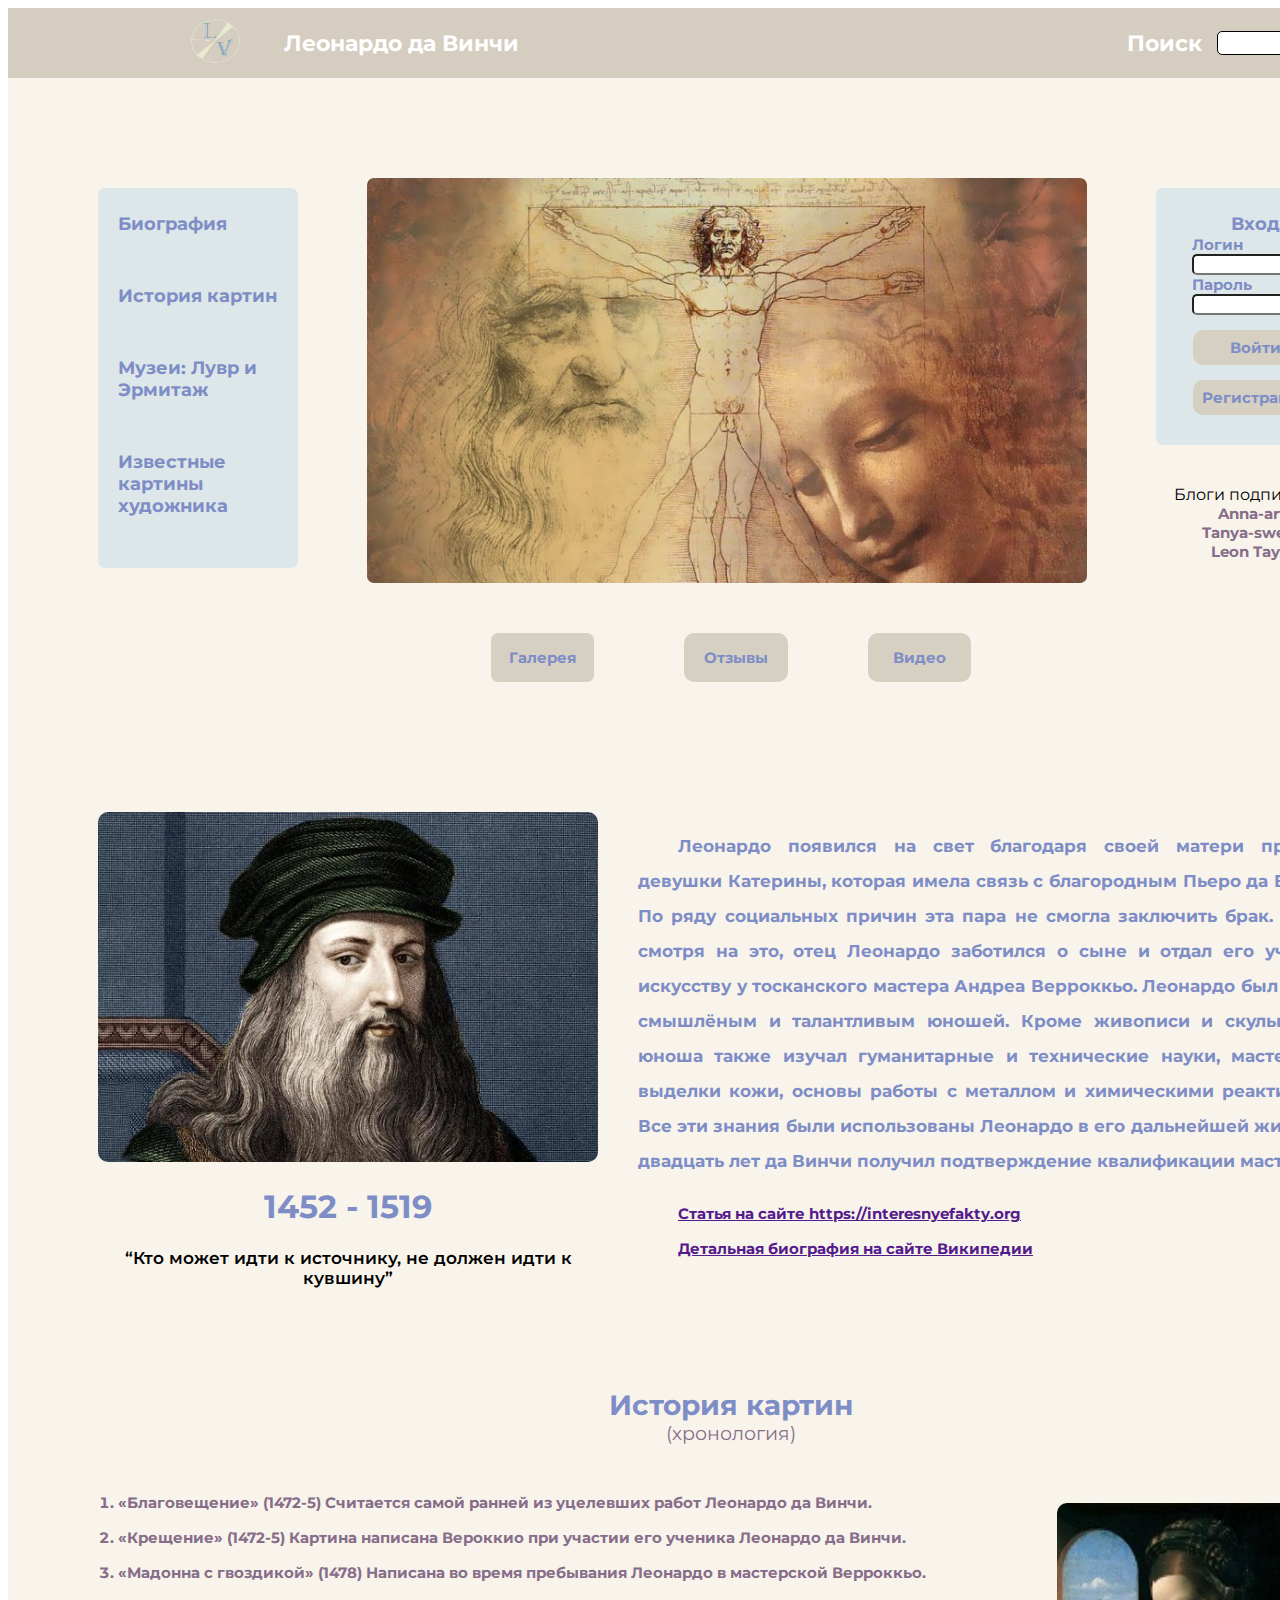
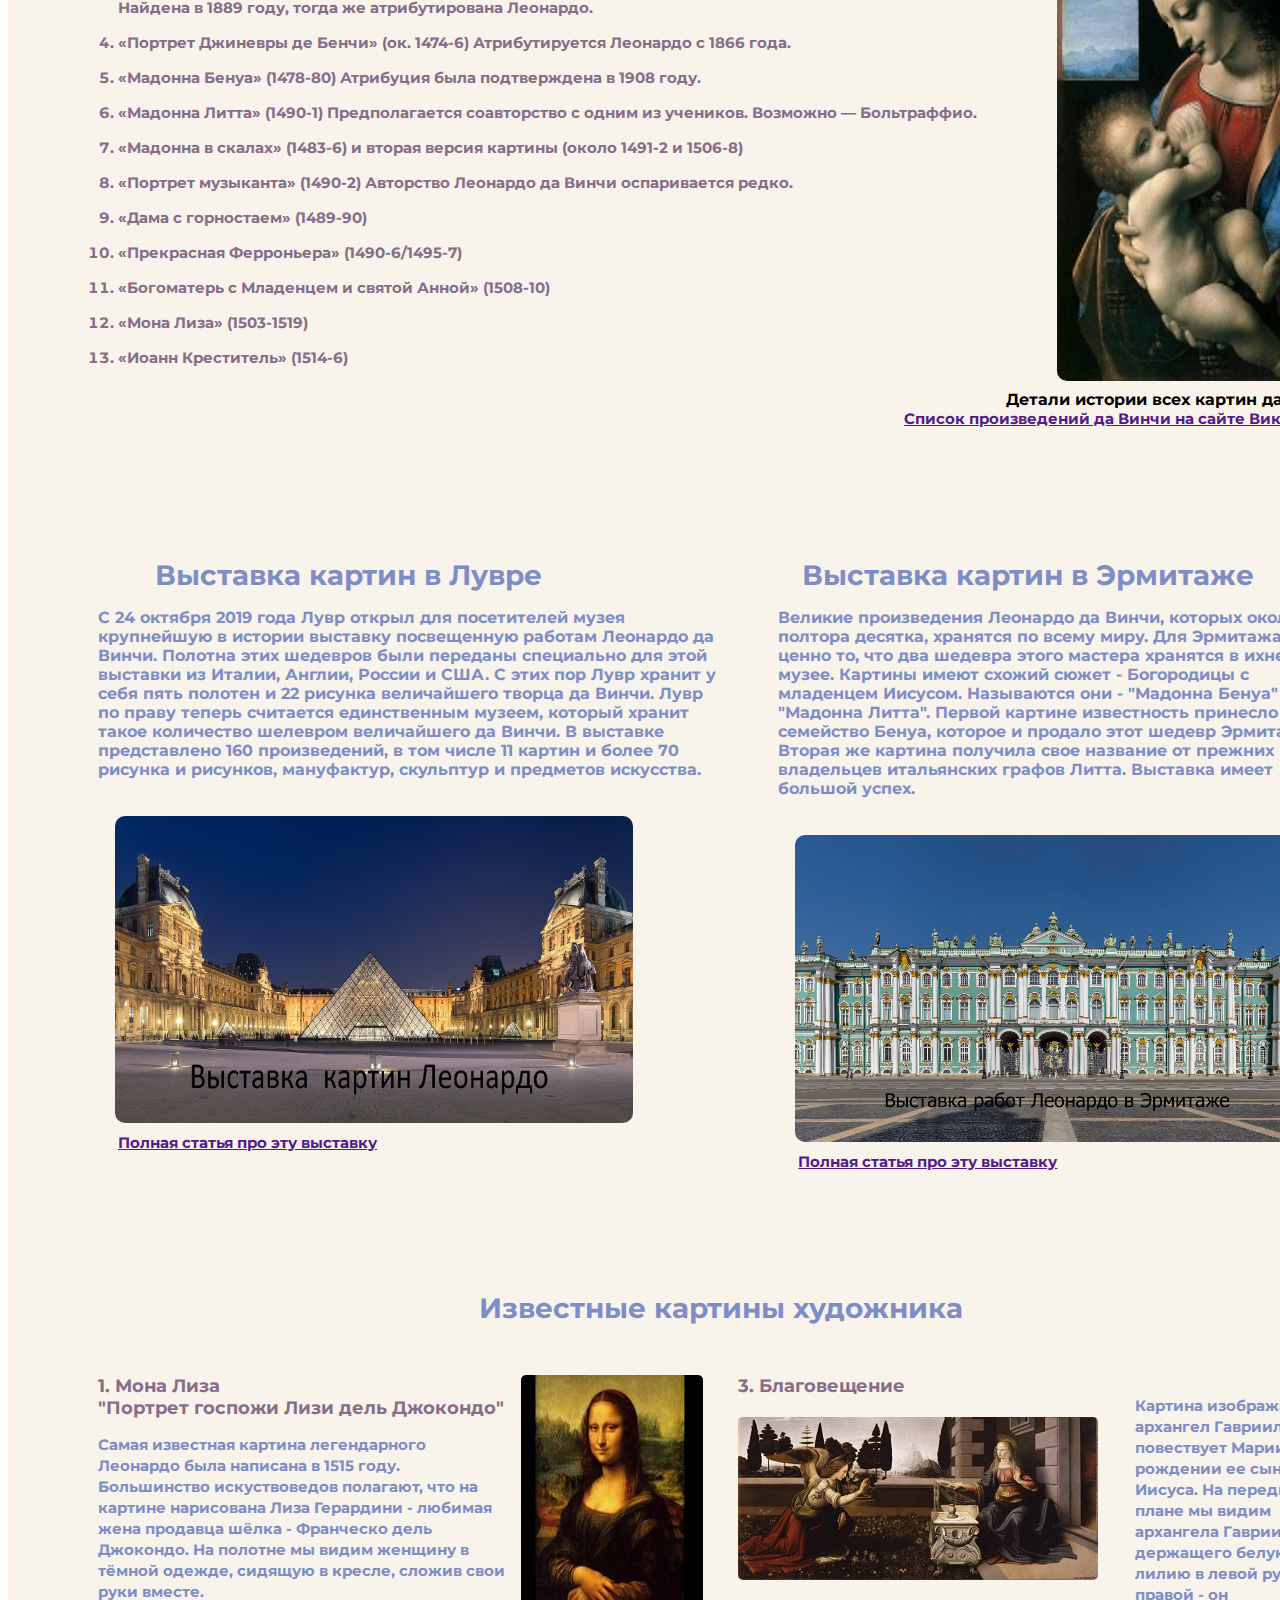
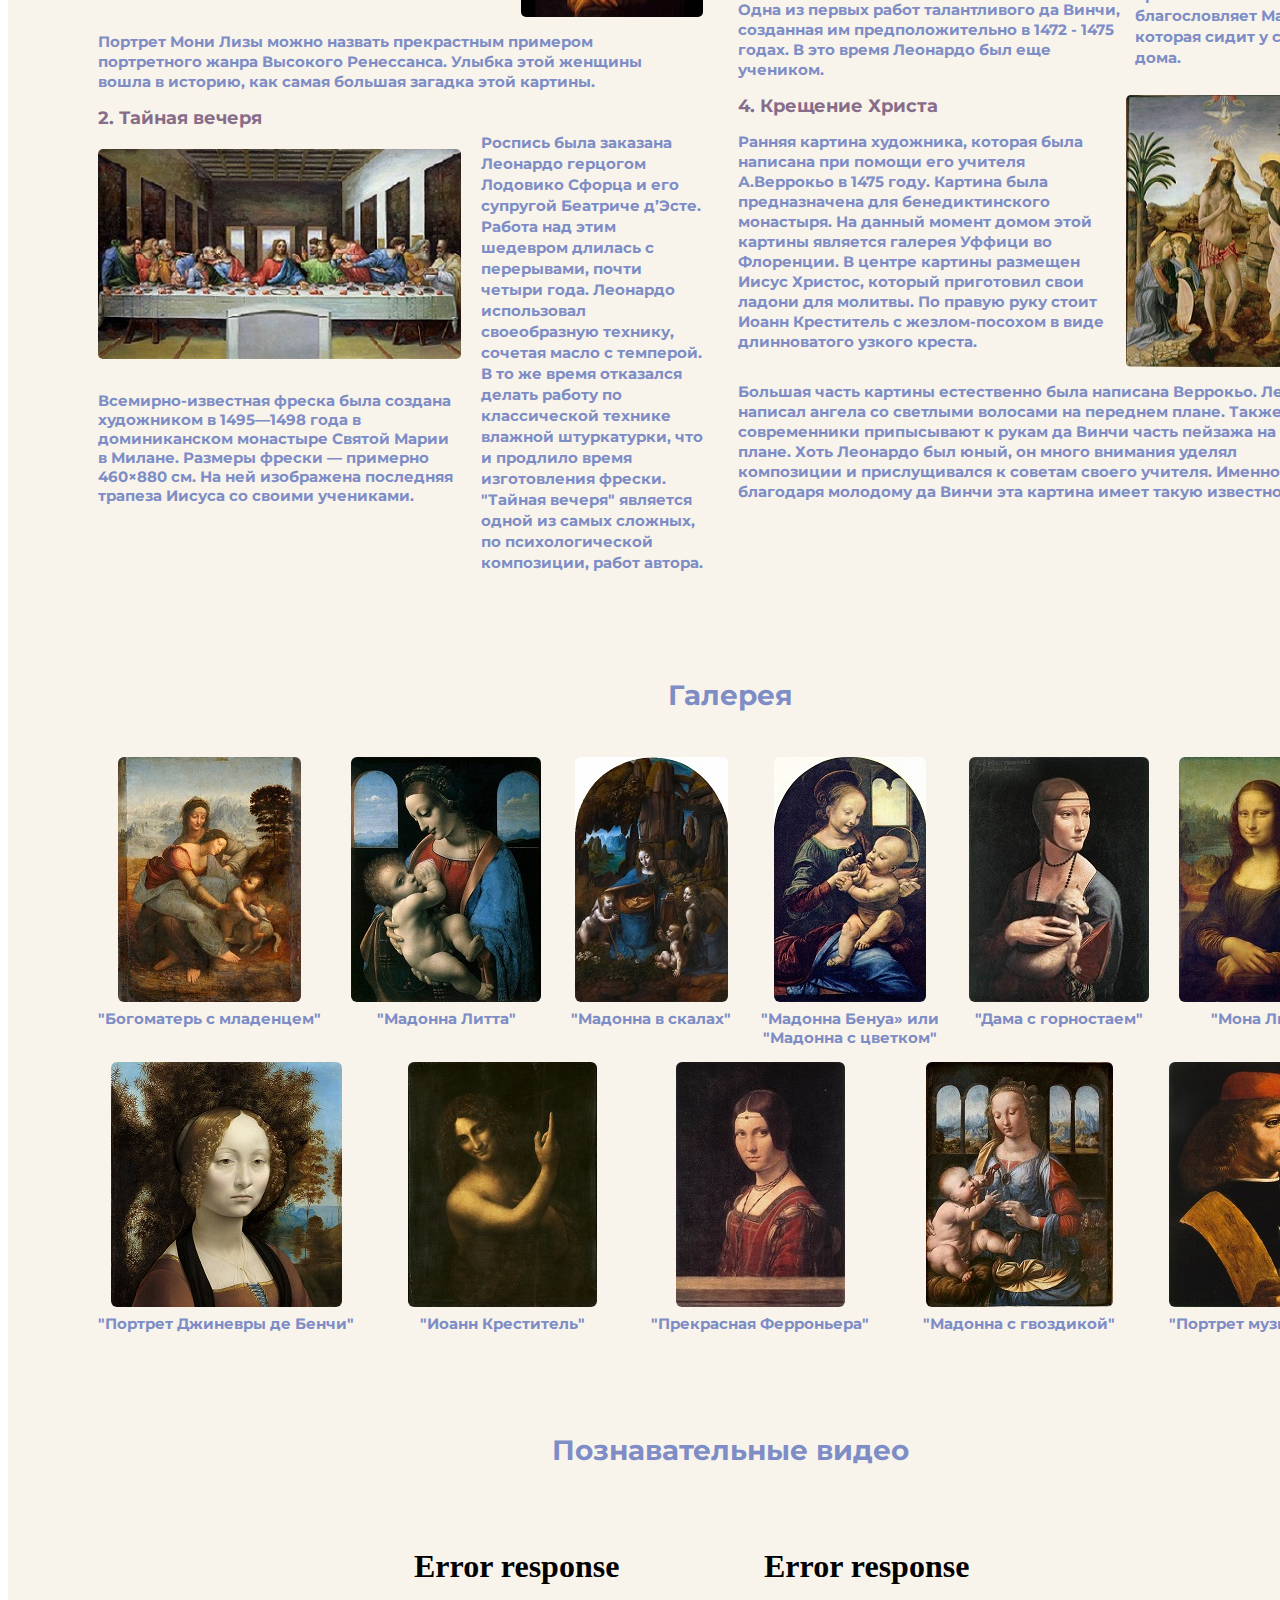
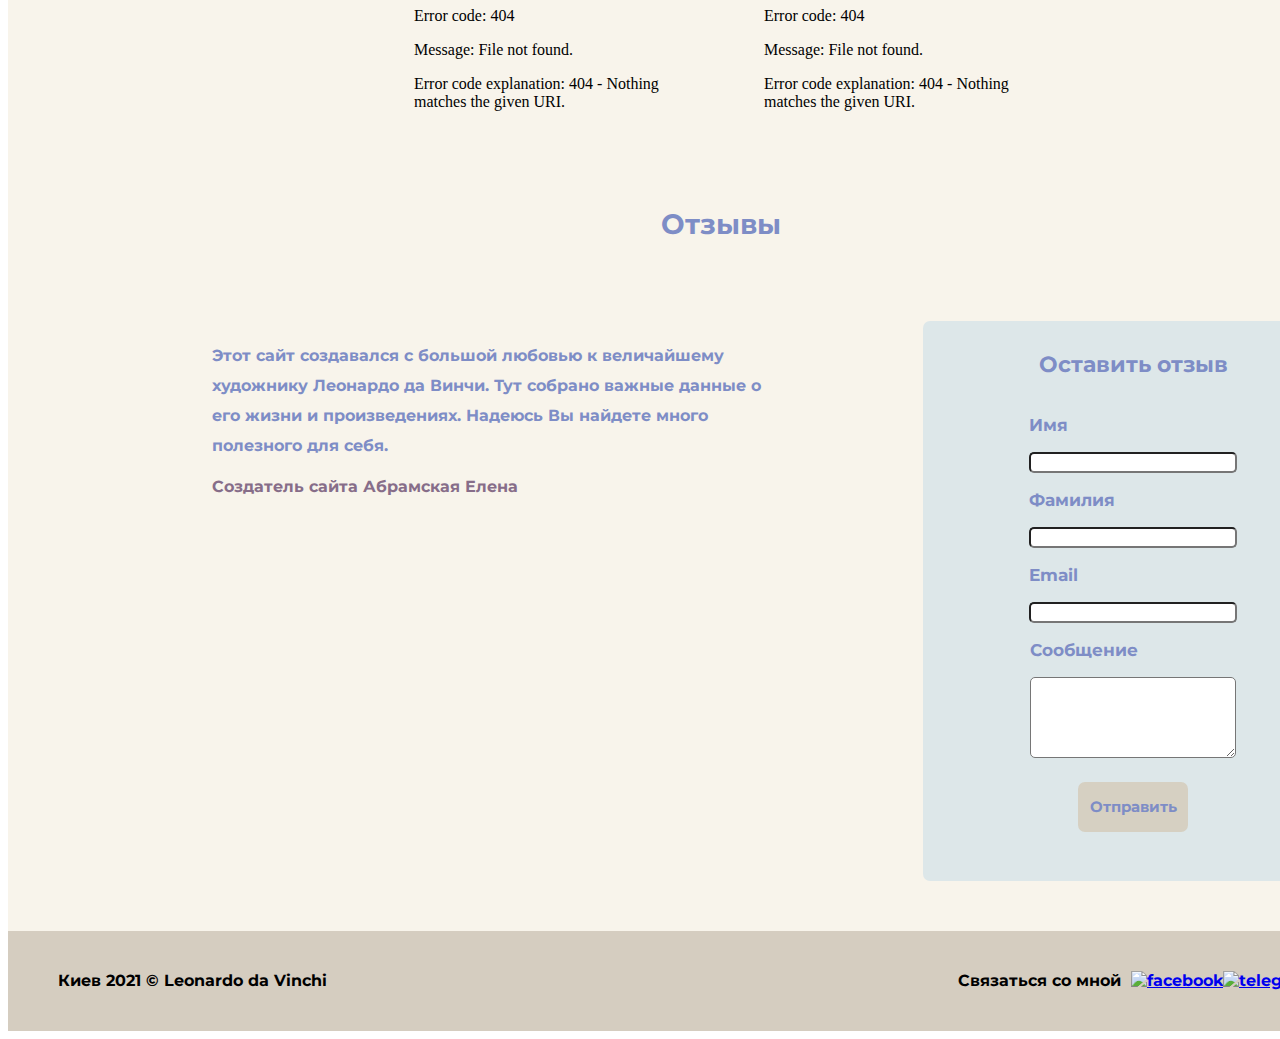
==== commit 752fef32: "add descriptiom page in index.html and add functions in main.js" ====
--- a/index.html
+++ b/index.html
@@ -5,7 +5,7 @@
 <head>
     <meta charset="UTF-8">
     <meta http-equiv="X-UA-Compatible" content="IE=edge">
-    <meta name="viewport" content="width=device-width, initial-scale=1">
+    <meta name="viewport" content="width=device-width, initial-scale=1.0">
     <title>Leonardo da Vinchi</title>
     <link rel="stylesheet" href="style/style.css">
     <link rel="preconnect" href="https://fonts.googleapis.com">
@@ -219,60 +219,58 @@
 
         </div>
 
-
         <div id="gallery">
-            <div class="gallery-title">Галерея
-                <div class="gallery-img">
-                    <div class="description">
-                        <img class="gall-img" src="img/gallery-img-2.jpg" alt=" ">
+            <div id="gallery-title">Галерея
+                <div id="gallery-img">
+                    <div>
+                        <img id="gall-img" src="img/gallery-img-2.jpg" alt=" ">
                         <div class="img-title">"Богоматерь с младенцем"</div>
                     </div>
                     <div>
-                        <img class="img-2" src="img/gallery-img-3.jpg" alt=" ">
+                        <img id="img-2" src="img/gallery-img-3.jpg" alt=" ">
                         <div class="img-title">"Мадонна Литта"</div>
                     </div>
                     <div>
-                        <img class="img-3" src="img/gallery-img-8.jpg " alt=" ">
+                        <img id="img-3" src="img/gallery-img-8.jpg " alt=" ">
                         <div class="img-title">"Мадонна в скалах"</div>
                     </div>
                     <div>
-                        <img class="img-4" src="img/gallery-img-5.jpg " alt=" ">
+                        <img id="img-4" src="img/gallery-img-5.jpg " alt=" ">
                         <div class="img-title">"Мадонна Бенуа» или <br> "Мадонна с цветком"</div>
                     </div>
                     <div>
-                        <img class="img-5" src="img/gallery-img-6.jpg " alt=" ">
+                        <img id="img-5" src="img/gallery-img-6.jpg " alt=" ">
                         <div class="img-title">"Дама с горностаем"</div>
                     </div>
                     <div>
-                        <img class="img-6" src="img/gallery-img-7.jpg " alt=" ">
+                        <img id="img-6" src="img/gallery-img-7.jpg " alt=" ">
                         <div class="img-title">"Мона Лиза"</div>
                     </div>
                     <div>
-                        <img class="img-7" src="img/gallery-img-1.jpg " alt=" ">
+                        <img id="img-7" src="img/gallery-img-1.jpg " alt=" ">
                         <div class="img-title">"Портрет Джиневры де Бенчи"</div>
                     </div>
                     <div>
-                        <img class="img-8" src="img/gallery-img-4.jpg " alt=" ">
+                        <img id="img-8" src="img/gallery-img-4.jpg " alt=" ">
                         <div class="img-title">"Иоанн Креститель"</div>
                     </div>
                     <div>
-                        <img class="img-9" src="img/gallery-img-9.jpg " alt=" ">
+                        <img id="img-9" src="img/gallery-img-9.jpg " alt=" ">
                         <div class="img-title">"Прекрасная Ферроньера"</div>
                     </div>
                     <div>
-                        <img class="img-10" src="img/gallery-img-10.jpg " alt=" ">
+                        <img id="img-10" src="img/gallery-img-10.jpg " alt=" ">
                         <div class="img-title">"Мадонна с гвоздикой"</div>
                     </div>
                     <div>
-                        <img class="img-11" src="img/gallery-img-12.jpg " alt=" ">
+                        <img id="img-11" src="img/gallery-img-12.jpg " alt=" ">
                         <div class="img-title">"Портрет музыканта"</div>
                     </div>
                 </div>
             </div>
-            <div class="gallery-btn">
-                <a href="#" class="topbutton">Вернуться к началу</a>
-
-            </div>
+        </div>
+        <div id="painting-description">
+
         </div>
 
         <div id="video">
--- a/style/style.css
+++ b/style/style.css
@@ -1,1576 +1,897 @@
-                            body {
-                                font-family: 'Montserrat', sans-serif;
-                                width: 1445px;
-                            }
-                            
-                            header {
-                                background-color: #d5cdc0;
-                                width: 1445px;
-                                height: 70px;
-                                display: flex;
-                                justify-content: space-around;
-                                color: #fff;
-                                font-size: 22px;
-                            }
-                            /* title-page */
-                            
-                            .title-name {
-                                display: flex;
-                                align-items: center;
-                                padding-left: 40px;
-                                font-weight: bold;
-                                width: 700px;
-                            }
-                            
-                            .logo {
-                                width: 80px;
-                                height: 65px;
-                                margin-right: 30px;
-                            }
-                            
-                            .research {
-                                display: flex;
-                                align-items: center;
-                                font-weight: bold;
-                                width: 200px;
-                            }
-                            
-                            .research-box {
-                                border: 1px #000 solid;
-                                border-radius: 5px;
-                                width: 100px;
-                                height: 20px;
-                                margin-left: 15px;
-                            }
-                            
-                            .container {
-                                width: 1445px;
-                                background-color: #f8f4eb;
-                                padding-bottom: 50px;
-                            }
-                            
-                            .ic-menu {
-                                visibility: hidden;
-                            }
-                            
-                            .main-title-information {
-                                display: grid;
-                                grid-template-areas: "menu-list title-page-img user-access";
-                                grid-template-columns: 25% 50% 25%;
-                                padding-top: 60px;
-                            }
-                            
-                            .menu-list {
-                                width: 200px;
-                                height: 380px;
-                                background-color: #dde7e9;
-                                margin-top: 10px;
-                                margin-left: 90px;
-                                margin-right: 20px;
-                                border-radius: 7px;
-                                display: flex;
-                                flex-direction: column;
-                                font-weight: bold;
-                            }
-                            
-                            .menu-list-name {
-                                text-decoration: none;
-                                padding: 25px 20px;
-                                color: #7e8dc6;
-                                font-size: 18px;
-                            }
-                            
-                            .title-page-img>img {
-                                height: 405px;
-                                border-radius: 7px;
-                            }
-                            
-                            .user-access {
-                                display: flex;
-                                flex-direction: column;
-                            }
-                            
-                            .user-account {
-                                color: #7e8dc6;
-                                background-color: #dde7e9;
-                                margin-top: 20px;
-                                margin-left: 60px;
-                                width: 200px;
-                                display: flex;
-                                flex-direction: column;
-                                justify-content: center;
-                                align-items: center;
-                                border-radius: 7px;
-                                font-weight: bold;
-                            }
-                            
-                            .user-account-name {
-                                font-size: 18px;
-                                margin-top: 15px;
-                            }
-                            
-                            .user-account-enter {
-                                font-size: 15px;
-                                display: flex;
-                                flex-direction: column;
-                            }
-                            
-                            .btn-input {
-                                width: 120px;
-                                border-radius: 5px;
-                            }
-                            
-                            .user-enter {
-                                background-color: #d6d0c2;
-                                width: 110px;
-                                padding: 8px;
-                                margin-top: 15px;
-                                display: flex;
-                                justify-content: center;
-                                align-items: center;
-                                border-radius: 10px;
-                                font-size: 18px;
-                            }
-                            
-                            .user-registration {
-                                background-color: #d6d0c2;
-                                width: 110px;
-                                display: flex;
-                                justify-content: center;
-                                align-items: center;
-                                border-radius: 10px;
-                                padding: 8px;
-                                margin-top: 15px;
-                                margin-bottom: 15px;
-                            }
-                            
-                            .enter-btn {
-                                text-decoration: none;
-                                color: #7e8dc6;
-                                font-size: 15px;
-                            }
-                            
-                            .user-blog {
-                                display: flex;
-                                flex-direction: column;
-                                justify-content: center;
-                                align-items: center;
-                                margin-top: 40px;
-                                width: 180px;
-                                margin-left: 60px;
-                            }
-                            
-                            .user-blog a {
-                                text-decoration: none;
-                                color: #876d89;
-                                font-weight: bold;
-                                font-size: 15px;
-                            }
-                            
-                            .title-page-btn {
-                                margin-top: 50px;
-                                display: flex;
-                                justify-content: center;
-                            }
-                            
-                            .gallery {
-                                text-decoration: none;
-                                margin-right: 60px;
-                                background-color: #d6d0c2;
-                                font-size: 15px;
-                                border-radius: 7px;
-                                padding: 15px 18px;
-                                font-weight: bold;
-                                color: #7e8dc6;
-                            }
-                            
-                            .comments {
-                                text-decoration: none;
-                                margin-left: 30px;
-                                background-color: #d6d0c2;
-                                font-size: 15px;
-                                border-radius: 10px;
-                                padding: 15px 20px;
-                                font-weight: bold;
-                                color: #7e8dc6;
-                            }
-                            
-                            .video {
-                                text-decoration: none;
-                                margin-left: 80px;
-                                background-color: #d6d0c2;
-                                font-size: 15px;
-                                border-radius: 10px;
-                                padding: 15px 25px;
-                                font-weight: bold;
-                                color: #7e8dc6;
-                            }
-                            
-                            #video {
-                                margin-top: 80px;
-                                display: flex;
-                                flex-direction: column;
-                                align-items: center;
-                            }
-                            
-                            .our-video {
-                                display: flex;
-                                justify-content: space-around;
-                                width: 700px;
-                                margin-top: 30px;
-                            }
-                            
-                            .video-record {
-                                width: 300px;
-                                height: 200px;
-                            }
-                            
-                            .video-title {
-                                font-size: 28px;
-                                width: 500px;
-                                color: #7e8dc6;
-                                text-align: center;
-                                font-weight: bold;
-                                margin-top: 20px;
-                                margin-bottom: 30px;
-                            }
-                            /* biography-page */
-                            
-                            #biography {
-                                width: 1445px;
-                                background-color: #f8f4eb;
-                                padding-top: 80px;
-                                display: flex;
-                                margin-top: 50px;
-                                margin-bottom: 50px;
-                            }
-                            
-                            .biography-page {
-                                width: 500px;
-                                margin-left: 90px;
-                                display: flex;
-                                justify-content: center;
-                                flex-direction: column;
-                            }
-                            
-                            .biography-page-img>img {
-                                width: 500px;
-                                height: 350px;
-                                background-image: none;
-                                border-radius: 10px;
-                            }
-                            
-                            .life-ages {
-                                color: #7e8dc6;
-                                width: 500px;
-                                text-align: center;
-                                margin-top: 21.44px;
-                                margin-bottom: 21.44px;
-                                font-size: 2em;
-                                font-weight: bold;
-                            }
-                            
-                            .wise-quote {
-                                color: #000;
-                                text-align: center;
-                                font-size: 17px;
-                                font-weight: 600;
-                            }
-                            
-                            .biography-information {
-                                margin-left: 40px;
-                                width: 700px;
-                                font-size: 17px;
-                                line-height: 35px;
-                                text-indent: 40px;
-                                text-align: justify;
-                                font-weight: bold;
-                                color: #7e8dc6;
-                            }
-                            
-                            .links {
-                                display: flex;
-                                flex-direction: column;
-                            }
-                            
-                            .links a {
-                                color: #551A8B;
-                                font-weight: bold;
-                                font-size: 15px;
-                            }
-                            /* chtonology-page */
-                            
-                            .chronology-title {
-                                text-align: center;
-                                color: #7e8dc6;
-                                font-size: 28px;
-                                padding-top: 50px;
-                                font-weight: bold;
-                            }
-                            
-                            .chronology {
-                                display: flex;
-                                margin-left: 90px;
-                            }
-                            
-                            .chronology-title-description {
-                                text-align: center;
-                                color: #876d89;
-                                font-size: 19px;
-                            }
-                            
-                            .chronology-paintings {
-                                margin-top: 40px;
-                                color: #876d89;
-                                font-weight: bold;
-                                line-height: 35px;
-                                font-size: 15px;
-                                text-align: justify;
-                                margin-left: 10px;
-                                padding-left: 10px;
-                            }
-                            
-                            .picture {
-                                margin-left: 80px;
-                                border-radius: 10px;
-                                width: 330px;
-                                height: 478px;
-                                margin-top: 58px;
-                            }
-                            
-                            .link-title {
-                                display: flex;
-                                flex-direction: column;
-                                align-items: flex-end;
-                                margin-right: 110px;
-                                font-weight: bold;
-                                font-size: 16px;
-                            }
-                            
-                            .link-title a {
-                                color: #551A8B;
-                                font-weight: bold;
-                                font-size: 15px;
-                            }
-                            /*museum-exhibitions-page */
-                            
-                            #museums {
-                                margin-top: 130px;
-                                margin-left: 90px;
-                                margin-right: 110px;
-                            }
-                            
-                            .museum-exhibitions {
-                                display: grid;
-                                grid-template-areas: "franch-museum russian-museum";
-                                grid-template-columns: 49% 51%;
-                                color: #7e8dc6;
-                            }
-                            
-                            .museum-exhibitions img {
-                                width: 518px;
-                                height: 307px;
-                                border-radius: 10px;
-                            }
-                            
-                            .luvr {
-                                margin-top: 21px;
-                                margin-left: 17px;
-                            }
-                            
-                            .ermitag {
-                                margin-left: 17px;
-                                margin-top: 21px;
-                            }
-                            
-                            .museum-title {
-                                font-size: 28px;
-                                width: 500px;
-                                text-align: center;
-                                font-weight: bold;
-                            }
-                            
-                            .museum-description {
-                                font-weight: bold;
-                                font-size: 16px;
-                            }
-                            
-                            .franch-museum {
-                                display: flex;
-                                flex-direction: column;
-                            }
-                            
-                            .franch-museum>a {
-                                margin-top: 10px;
-                                margin-left: 20px;
-                                font-weight: bold;
-                                color: #551A8B;
-                                font-size: 15px;
-                            }
-                            
-                            .russian-museum {
-                                display: flex;
-                                flex-direction: column;
-                                margin-left: 50px;
-                            }
-                            
-                            .russian-museum>a {
-                                margin-top: 10px;
-                                margin-left: 20px;
-                                color: #551A8B;
-                                font-weight: bold;
-                                font-size: 15px;
-                            }
-                            /*famous-pictures page*/
-                            
-                            #famous-pictures {
-                                margin-top: 120px;
-                                margin-left: 90px;
-                                margin-right: 110px;
-                            }
-                            
-                            .four-pictures {
-                                display: grid;
-                                grid-template-areas: "first-two-pictures second-two-pictures";
-                                grid-template-columns: 50% 50%;
-                                margin-top: 50px;
-                            }
-                            
-                            .four-pictures img {
-                                border-radius: 5px;
-                            }
-                            
-                            .famous-pictures-title {
-                                text-align: center;
-                                color: #7e8dc6;
-                                font-size: 28px;
-                                font-weight: bold;
-                            }
-                            
-                            .first-picture {
-                                display: flex;
-                                flex-direction: column;
-                            }
-                            
-                            .first-picture-title {
-                                color: #876d89;
-                                font-size: 18px;
-                                font-weight: bold;
-                            }
-                            
-                            .first-picture-text {
-                                display: flex;
-                            }
-                            
-                            .first-picture-text2 {
-                                color: #7e8dc6;
-                                font-size: 15px;
-                                line-height: 20px;
-                                font-weight: bold;
-                                margin-right: 10px;
-                            }
-                            
-                            .first-picture-description p {
-                                color: #7e8dc6;
-                                font-size: 15px;
-                                line-height: 21px;
-                                font-weight: bold;
-                                margin-right: 10px;
-                            }
-                            
-                            .first-picture-description img {
-                                width: 182px;
-                            }
-                            
-                            .second-picture {
-                                display: flex;
-                            }
-                            
-                            .second-picture-title {
-                                color: #876d89;
-                                font-size: 18px;
-                                font-weight: bold;
-                            }
-                            
-                            .second-picture-title img {
-                                margin-top: 20px;
-                            }
-                            
-                            .second-picture-title p {
-                                color: #7e8dc6;
-                                font-size: 15px;
-                                font-weight: bold;
-                                margin-top: 27px;
-                            }
-                            
-                            .text-description {
-                                margin-top: 25px;
-                                margin-left: 20px;
-                                color: #7e8dc6;
-                                font-size: 15px;
-                                line-height: 21px;
-                                font-weight: bold;
-                            }
-                            
-                            .second-two-picture {
-                                margin-left: 35px;
-                            }
-                            
-                            .third-picture {
-                                display: flex;
-                            }
-                            
-                            .third-picture-title img {
-                                margin-top: 20px;
-                            }
-                            
-                            .third-picture-title {
-                                color: #876d89;
-                                font-size: 18px;
-                                font-weight: bold;
-                            }
-                            
-                            .third-picture-title p {
-                                color: #7e8dc6;
-                                font-size: 15px;
-                                font-weight: bold;
-                                line-height: 20px;
-                                width: 390px;
-                            }
-                            
-                            .second-text-description {
-                                margin-top: 20px;
-                                color: #7e8dc6;
-                                font-size: 15px;
-                                font-weight: bold;
-                                line-height: 21px;
-                                margin-left: 7px;
-                            }
-                            
-                            .four-picture {
-                                display: flex;
-                            }
-                            
-                            .four-picture-title {
-                                color: #876d89;
-                                font-size: 18px;
-                                font-weight: bold;
-                            }
-                            
-                            .four-picture-title p {
-                                color: #7e8dc6;
-                                font-size: 15px;
-                                font-weight: bold;
-                                line-height: 20px;
-                                margin-right: 10px;
-                            }
-                            
-                            .four-text-description {
-                                margin-left: 10px;
-                            }
-                            
-                            .fourth-picture+p {
-                                color: #7e8dc6;
-                                font-size: 15px;
-                                font-weight: bold;
-                                line-height: 20px;
-                            }
-                            
-                            .four-picture-description {
-                                margin-right: 8px;
-                                display: flex;
-                            }
-                            
-                            .four-picture-text {
-                                color: #7e8dc6;
-                                font-size: 15px;
-                                font-weight: bold;
-                                line-height: 20px;
-                            }
-                            /* gallery-page */
-                            
-                            #gallery {
-                                margin-top: 90px;
-                            }
-                            
-                            #gallery-image img {
-                                width: 30%;
-                                height: 30%;
-                            }
-                            
-                            .img-title {
-                                color: #7e8dc6;
-                                font-size: 15px;
-                            }
-                            
-                            .gallery-title {
-                                color: #7e8dc6;
-                                font-size: 28px;
-                                font-weight: bold;
-                                text-align: center;
-                            }
-                            
-                            .gallery-img {
-                                margin-top: 30px;
-                                margin-left: 90px;
-                                margin-right: 110px;
-                                display: flex;
-                                flex-wrap: wrap;
-                                justify-content: space-between;
-                            }
-                            
-                            .gallery-img img {
-                                margin-top: 15px;
-                                border-radius: 6px;
-                            }
-                            
-                            .gallery-img img:hover {
-                                transform: scale(2);
-                                transition: all .5s ease;
-                            }
-                            
-                            .gallery-btn {
-                                display: flex;
-                                justify-content: space-around;
-                                margin-top: 30px;
-                            }
-                            
-                            .topbutton {
-                                border-radius: 7px;
-                                padding: 15px 20px;
-                                font-weight: bold;
-                                color: #7e8dc6;
-                                background-color: #d6d0c2;
-                                text-decoration: none;
-                                font-size: 15px;
-                            }
-                            /*product-page */
-                            
-                            .paimting-description {
-                                width: 1445px;
-                                padding-left: 90px;
-                                padding-right: 110px;
-                                padding-top: 50px;
-                                display: flex;
-                                flex-wrap: wrap;
-                                justify-content: space-around;
-                                background-color: #f8f4eb;
-                            }
-                            /*feedback-page */
-                            
-                            #comments {
-                                margin-top: 80px;
-                                margin-left: 90px;
-                                margin-right: 110px;
-                            }
-                            
-                            .feedback-comments {
-                                display: flex;
-                                margin-top: 30px;
-                                justify-content: space-between;
-                            }
-                            
-                            .feedback-title {
-                                color: #7e8dc6;
-                                font-size: 28px;
-                                font-weight: bold;
-                                text-align: center;
-                            }
-                            
-                            .first-feedback {
-                                display: flex;
-                                margin-top: 45px;
-                                margin-bottom: 20px;
-                                width: 700px;
-                            }
-                            
-                            .our-feedback {
-                                display: flex;
-                                flex-direction: column;
-                            }
-                            
-                            .first-feedback img {
-                                border-radius: 10px;
-                                width: 220px;
-                            }
-                            
-                            #message-1 {
-                                margin-top: 30px;
-                                font-size: 15px;
-                                font-weight: bold;
-                                display: flex;
-                                flex-direction: column;
-                                width: 700px;
-                            }
-                            
-                            #author {
-                                margin-bottom: 15px;
-                            }
-                            
-                            #author {
-                                color: #551A8B;
-                            }
-                            
-                            .author-feedback {
-                                margin-top: 15px;
-                                margin-left: 20px;
-                            }
-                            
-                            .text {
-                                color: #7e8dc6;
-                                font-size: 16px;
-                                font-weight: bold;
-                                margin-left: 20px;
-                                margin-right: 30px;
-                                line-height: 30px;
-                                margin-top: 10px;
-                            }
-                            
-                            .text-sign {
-                                color: #876d89;
-                                font-size: 16px;
-                                font-weight: bold;
-                                margin-left: 20px;
-                            }
-                            
-                            #form {
-                                display: flex;
-                                flex-direction: column;
-                                align-items: center;
-                                width: 420px;
-                                background-color: #dde7e9;
-                                align-items: center;
-                                border-radius: 7px;
-                                padding-top: 30px;
-                                padding-bottom: 30px;
-                                color: #7e8dc6;
-                                font-weight: bold;
-                                margin-top: 50px;
-                                height: 500px;
-                            }
-                            
-                            .form-title {
-                                color: #7e8dc6;
-                                font-size: 21px;
-                                font-weight: bold;
-                            }
-                            
-                            .autor-name,
-                            #text {
-                                border-radius: 5px;
-                                width: 200px;
-                            }
-                            
-                            input {
-                                border-radius: 5px;
-                                width: 200px;
-                            }
-                            
-                            .name-label {
-                                font-size: 17px;
-                            }
-                            
-                            #form-btn {
-                                width: 90px;
-                                height: 40px;
-                                margin-top: 20px;
-                                color: #7e8dc6;
-                                font-size: 15px;
-                                background-color: #d6d0c2;
-                                font-weight: bold;
-                                display: flex;
-                                justify-content: center;
-                                align-items: center;
-                                text-decoration: none;
-                                padding: 5px 10px;
-                                border-radius: 7px;
-                            }
-                            
-                            footer {
-                                display: flex;
-                                background-color: #d5cdc0;
-                                height: 100px;
-                                color: #000;
-                                font-weight: bold;
-                                width: 1445px;
-                            }
-                            
-                            .footer-description {
-                                display: flex;
-                                justify-content: flex-start;
-                                align-items: center;
-                                padding-left: 50px;
-                                width: 900px;
-                            }
-                            
-                            .copyright {
-                                margin-right: 15px;
-                            }
-                            
-                            .social-networks {
-                                display: flex;
-                                align-items: center;
-                                justify-content: center;
-                            }
-                            
-                            .page-links {
-                                display: flex;
-                                justify-content: center;
-                                align-items: center;
-                                margin-right: 10px;
-                            }
-                            
-                            .page-links-title {
-                                display: flex;
-                                justify-content: center;
-                                align-items: center;
-                                margin-right: 10px;
-                            }
-                            
-                            .page-links img {
-                                display: flex;
-                                align-items: center;
-                            }
-                            /*registration-page */
-                            
-                            .registration {
-                                display: flex;
-                                justify-content: center;
-                            }
-                            
-                            .form-title {
-                                font-size: 22px;
-                                font-weight: bold;
-                                margin-bottom: 20px;
-                            }
-                            
-                            .registration-form {
-                                display: flex;
-                                flex-direction: column;
-                                align-items: center;
-                                width: 700px;
-                                background-color: #dde7e9;
-                                border-radius: 7px;
-                                padding-top: 30px;
-                                padding-bottom: 30px;
-                                color: #7e8dc6;
-                                font-weight: bold;
-                                margin-top: 50px;
-                                font-size: 18px;
-                            }
-                            
-                            #agree {
-                                width: 200px;
-                                font-size: 14px;
-                            }
-                            
-                            .form-btn2 {
-                                width: 140px;
-                                height: 40px;
-                                margin-top: 20px;
-                                color: #7e8dc6;
-                                font-size: 14px;
-                                background-color: #d6d0c2;
-                                font-weight: bold;
-                                display: flex;
-                                justify-content: center;
-                                align-items: center;
-                                text-decoration: none;
-                                padding: 5px 10px;
-                                border-radius: 7px;
-                                font-weight: bold;
-                            }
-                            
-                            #name,
-                            #surname,
-                            #email,
-                            #password,
-                            #city,
-                            #country,
-                            #username {
-                                width: 250px;
-                                margin-right: 50px;
-                            }
-                            
-                            .registration-text,
-                            #agree,
-                            #education {
-                                width: 300px;
-                            }
-                            /* user account page*/
-                            
-                            .page-header {
-                                display: grid;
-                                grid-template-areas: "page-title user-topbutton";
-                                grid-template-columns: 80% 20%;
-                            }
-                            
-                            .page-title {
-                                text-align: center;
-                                color: #876d89;
-                                font-size: 25px;
-                                font-weight: bold;
-                                padding-top: 40px;
-                            }
-                            
-                            .user-topbutton {
-                                border-radius: 7px;
-                                padding: 15px 20px;
-                                font-weight: bold;
-                                color: #7e8dc6;
-                                background-color: #d6d0c2;
-                                text-decoration: none;
-                                font-size: 16px;
-                                width: 100px;
-                                display: flex;
-                                align-items: center;
-                                justify-content: center;
-                                margin-top: 20px;
-                                margin-left: 70px;
-                            }
-                            
-                            .user-account-part {
-                                display: grid;
-                                grid-template-areas: "personal-account navigation-btn";
-                                grid-template-columns: 70% 30%;
-                                margin-top: 50px;
-                            }
-                            
-                            .navigation-btn {
-                                display: flex;
-                                flex-direction: column;
-                                align-items: center;
-                                margin-top: 40px;
-                            }
-                            
-                            .navigation-btn a {
-                                margin-top: 20px;
-                                color: #876d89;
-                                font-weight: bold;
-                                font-size: 18px;
-                            }
-                            
-                            .user-chat {
-                                display: flex;
-                                justify-content: space-around;
-                                width: 217px;
-                                margin-top: 40px;
-                            }
-                            
-                            .our-friends {
-                                margin-top: 70px;
-                                display: flex;
-                                flex-direction: column;
-                                align-items: center;
-                                width: 217px;
-                                background-color: #dde7e9;
-                                border-radius: 7px;
-                                padding-bottom: 20px;
-                            }
-                            
-                            .our-friends-title {
-                                text-align: center;
-                                color: #7e8dc6;
-                                font-size: 18px;
-                                font-weight: bold;
-                                padding-top: 20px;
-                            }
-                            
-                            .our-friends a {
-                                font-size: 14px;
-                            }
-                            
-                            .personal-account {
-                                background-color: #dde7e9;
-                                padding-top: 60px;
-                                margin-left: 60px;
-                                padding-bottom: 60px;
-                                border-radius: 7px;
-                            }
-                            
-                            .personal-account-title {
-                                text-align: center;
-                                color: #7e8dc6;
-                                font-size: 20px;
-                                font-weight: bold;
-                            }
-                            
-                            .personality {
-                                display: grid;
-                                grid-template-areas: "personality-face personality-description";
-                                grid-template-columns: 40% 60%;
-                                margin-top: 30px;
-                            }
-                            
-                            .personality img {
-                                width: 200px;
-                                height: 200px;
-                                margin-bottom: 20px;
-                                margin-top: 10px;
-                            }
-                            
-                            .personality a {
-                                margin-top: 10px;
-                                text-decoration: none;
-                                font-weight: bold;
-                                color: #4f699a;
-                            }
-                            
-                            .personality-face {
-                                display: flex;
-                                flex-direction: column;
-                                align-items: center;
-                                margin-bottom: 40px;
-                            }
-                            
-                            .personality-description {
-                                margin-bottom: 40px;
-                            }
-                            
-                            .personality-description div {
-                                margin-top: 10px;
-                                font-size: 15px;
-                                font-weight: bold;
-                            }
-                            
-                            .name-description {
-                                display: grid;
-                                grid-template-areas: "name-title name-example";
-                                grid-template-columns: 40% 60%;
-                            }
-                            
-                            .name-example {
-                                margin-left: 20px;
-                                color: #7e8dc6;
-                            }
-                            
-                            .name-title {
-                                color: #876d89;
-                            }
-                            
-                            .btn-correct {
-                                display: flex;
-                                align-items: center;
-                                justify-content: center;
-                            }
-                            
-                            .add-topic {
-                                border-radius: 7px;
-                                padding: 15px 20px;
-                                font-weight: bold;
-                                color: #7e8dc6;
-                                background-color: #d6d0c2;
-                                text-decoration: none;
-                                font-size: 16px;
-                            }
-                            
-                            .edit {
-                                border-radius: 7px;
-                                padding: 15px 20px;
-                                font-weight: bold;
-                                color: #7e8dc6;
-                                background-color: #d6d0c2;
-                                text-decoration: none;
-                                font-size: 16px;
-                            }
-                            /*mobile version */
-                            
-                            @media screen and (max-width:480px) {
                                 body {
-                                    width: 480px;
-                                }
+                                    font-family: 'Montserrat', sans-serif;
+                                    width: 1445px;
+                                }
+                                
                                 header {
-                                    width: 480px;
-                                    margin: 0 auto;
-                                    display: flex;
-                                }
+                                    background-color: #d5cdc0;
+                                    width: 1445px;
+                                    height: 70px;
+                                    display: flex;
+                                    justify-content: space-around;
+                                    color: #fff;
+                                    font-size: 22px;
+                                }
+                                /* title-page */
+                                
                                 .title-name {
-                                    font-size: 20px;
+                                    display: flex;
+                                    align-items: center;
+                                    padding-left: 40px;
+                                    font-weight: bold;
+                                    width: 700px;
+                                }
+                                
+                                .logo {
+                                    width: 80px;
+                                    height: 65px;
+                                    margin-right: 30px;
+                                }
+                                
+                                .research {
+                                    display: flex;
+                                    align-items: center;
+                                    font-weight: bold;
+                                    width: 200px;
+                                }
+                                
+                                .research-box {
+                                    border: 1px #000 solid;
+                                    border-radius: 5px;
+                                    width: 100px;
+                                    height: 20px;
+                                    margin-left: 15px;
+                                }
+                                
+                                .container {
+                                    width: 1445px;
+                                    background-color: #f8f4eb;
+                                    padding-bottom: 50px;
+                                }
+                                
+                                .ic-menu {
+                                    visibility: hidden;
+                                }
+                                
+                                .main-title-information {
+                                    display: flex;
+                                    padding-top: 60px;
+                                }
+                                
+                                .menu-list {
+                                    width: 200px;
+                                    height: 380px;
+                                    background-color: #dde7e9;
+                                    margin-top: 10px;
+                                    margin-left: 90px;
+                                    margin-right: 20px;
+                                    border-radius: 7px;
+                                    display: flex;
+                                    flex-direction: column;
+                                    font-weight: bold;
+                                }
+                                
+                                .menu-list-name {
+                                    text-decoration: none;
+                                    padding: 25px 20px;
+                                    color: #7e8dc6;
+                                    font-size: 18px;
+                                }
+                                
+                                .title-page-img {
+                                    display: flex;
+                                    justify-content: center;
+                                    flex-grow: 1;
+                                }
+                                
+                                .title-page-img>img {
+                                    height: 405px;
+                                    border-radius: 7px;
+                                }
+                                
+                                .user-access {
+                                    display: flex;
+                                    flex-direction: column;
+                                    flex-grow: 1;
+                                }
+                                
+                                .user-account {
+                                    color: #7e8dc6;
+                                    background-color: #dde7e9;
+                                    margin-top: 10px;
+                                    margin-left: 20px;
+                                    width: 200px;
+                                    display: flex;
+                                    flex-direction: column;
+                                    justify-content: center;
+                                    align-items: center;
+                                    border-radius: 7px;
+                                    font-weight: bold;
+                                    padding-top: 10px;
+                                    padding-bottom: 15px;
+                                }
+                                
+                                .user-account-name {
+                                    font-size: 18px;
+                                    margin-top: 15px;
+                                }
+                                
+                                .user-account-enter {
+                                    font-size: 15px;
+                                    display: flex;
+                                    flex-direction: column;
+                                }
+                                
+                                .btn-input {
+                                    width: 120px;
+                                    border-radius: 5px;
+                                }
+                                
+                                .user-enter {
+                                    background-color: #d6d0c2;
+                                    width: 110px;
+                                    padding: 8px;
+                                    margin-top: 15px;
+                                    display: flex;
+                                    justify-content: center;
+                                    align-items: center;
+                                    border-radius: 10px;
+                                    font-size: 18px;
+                                }
+                                
+                                .user-registration {
+                                    background-color: #d6d0c2;
+                                    width: 110px;
+                                    display: flex;
+                                    justify-content: center;
+                                    align-items: center;
+                                    border-radius: 10px;
+                                    padding: 8px;
+                                    margin-top: 15px;
+                                    margin-bottom: 15px;
+                                }
+                                
+                                .enter-btn {
+                                    text-decoration: none;
+                                    color: #7e8dc6;
+                                    font-size: 15px;
+                                }
+                                
+                                .user-blog {
+                                    display: flex;
+                                    flex-direction: column;
+                                    justify-content: center;
+                                    align-items: center;
+                                    margin-top: 40px;
+                                    width: 180px;
+                                    margin-left: 30px;
+                                }
+                                
+                                .user-blog a {
+                                    text-decoration: none;
+                                    color: #876d89;
+                                    font-weight: bold;
+                                    font-size: 15px;
+                                }
+                                
+                                .title-page-btn {
+                                    margin-top: 50px;
+                                    display: flex;
+                                    justify-content: center;
+                                }
+                                
+                                .gallery {
+                                    text-decoration: none;
+                                    margin-right: 60px;
+                                    background-color: #d6d0c2;
+                                    font-size: 15px;
+                                    border-radius: 7px;
+                                    padding: 15px 18px;
+                                    font-weight: bold;
+                                    color: #7e8dc6;
+                                }
+                                
+                                .comments {
+                                    text-decoration: none;
+                                    margin-left: 30px;
+                                    background-color: #d6d0c2;
+                                    font-size: 15px;
+                                    border-radius: 10px;
+                                    padding: 15px 20px;
+                                    font-weight: bold;
+                                    color: #7e8dc6;
+                                }
+                                
+                                .video {
+                                    text-decoration: none;
+                                    margin-left: 80px;
+                                    background-color: #d6d0c2;
+                                    font-size: 15px;
+                                    border-radius: 10px;
+                                    padding: 15px 25px;
+                                    font-weight: bold;
+                                    color: #7e8dc6;
+                                }
+                                
+                                #video {
+                                    margin-top: 80px;
+                                    display: flex;
+                                    flex-direction: column;
+                                    align-items: center;
+                                }
+                                
+                                .our-video {
+                                    display: flex;
+                                    justify-content: space-around;
+                                    width: 700px;
+                                    margin-top: 30px;
+                                }
+                                
+                                .video-record {
                                     width: 300px;
-                                    padding-left: 0;
-                                }
-                                .logo {
-                                    margin-right: 10px;
-                                }
-                                .research {
-                                    display: none;
-                                }
-                                .container {
-                                    width: 480px;
-                                }
-                                .title-page-img {
-                                    visibility: hidden;
-                                }
-                                .ic-menu {
-                                    visibility: visible;
+                                    height: 200px;
+                                }
+                                
+                                .video-title {
+                                    font-size: 28px;
+                                    width: 500px;
+                                    color: #7e8dc6;
+                                    text-align: center;
+                                    font-weight: bold;
+                                    margin-top: 20px;
+                                    margin-bottom: 30px;
+                                }
+                                /* biography-page */
+                                
+                                #biography {
+                                    width: 1445px;
+                                    background-color: #f8f4eb;
+                                    padding-top: 80px;
+                                    display: flex;
+                                    margin-top: 50px;
+                                    margin-bottom: 50px;
+                                }
+                                
+                                .biography-page {
+                                    width: 500px;
+                                    margin-left: 90px;
                                     display: flex;
                                     justify-content: center;
-                                    align-items: center;
-                                    color: #7e8dc6;
-                                    font-size: 20px;
-                                    padding-top: 40px;
-                                    font-weight: bold;
-                                }
-                                .menu-list {
-                                    display: flex;
-                                    background-color: #f8f4eb;
-                                    align-items: flex-start;
-                                    height: 290px;
-                                }
-                                .menu-list-name {
-                                    display: flex;
-                                    font-weight: bold;
-                                    font-size: 20px;
-                                    color: #7e8dc6;
-                                    padding-left: 0px;
-                                    padding-right: 0px;
-                                    padding-top: 15px;
-                                    padding-bottom: 15px;
-                                }
-                                .main-title-information {
-                                    display: flex;
-                                    flex-direction: column;
-                                    align-items: center;
-                                    padding-top: 0px;
-                                }
-                                .title-page-img {
-                                    display: none;
-                                }
-                                .user-access {
-                                    display: flex;
-                                    align-items: center;
-                                }
-                                .user-account {
-                                    margin-left: 0px;
-                                    width: 220px;
-                                    padding-top: 10px;
-                                    padding-bottom: 10px;
-                                }
-                                .user-blog {
-                                    display: flex;
-                                    justify-content: center;
-                                    margin-left: 0px;
-                                }
-                                .title-page-btn {
-                                    display: flex;
-                                    flex-direction: column;
-                                    align-items: center;
-                                    justify-content: center;
-                                    width: 110px;
-                                }
-                                .title-page {
-                                    display: flex;
-                                    flex-direction: column;
-                                    align-items: center;
-                                }
-                                .gallery {
-                                    margin-right: 0px;
-                                    margin-bottom: 15px;
-                                }
-                                .comments {
-                                    margin-left: 0px;
-                                    margin-bottom: 15px;
-                                }
-                                .video {
-                                    margin-left: 0;
-                                }
-                                #biography {
-                                    width: 480px;
-                                    display: flex;
-                                    flex-direction: column;
-                                    align-items: center;
-                                }
-                                .biography-page {
-                                    width: 480px;
-                                    display: flex;
-                                    flex-direction: column;
-                                    align-items: center;
-                                    margin-left: 80px;
-                                    margin-right: 80px;
-                                }
+                                    flex-direction: column;
+                                }
+                                
                                 .biography-page-img>img {
-                                    width: 280px;
-                                    height: 200px;
+                                    width: 500px;
+                                    height: 350px;
+                                    background-image: none;
                                     border-radius: 10px;
                                 }
+                                
                                 .life-ages {
                                     color: #7e8dc6;
-                                    font-size: 20px;
-                                    display: flex;
+                                    width: 500px;
                                     text-align: center;
-                                    width: 100px;
-                                }
+                                    margin-top: 21.44px;
+                                    margin-bottom: 21.44px;
+                                    font-size: 2em;
+                                    font-weight: bold;
+                                }
+                                
                                 .wise-quote {
                                     color: #000;
                                     text-align: center;
                                     font-size: 17px;
                                     font-weight: 600;
-                                    width: 250px;
-                                }
-                                .biography-information p {
-                                    width: 300px;
-                                }
+                                }
+                                
                                 .biography-information {
-                                    margin: 0 auto;
-                                    font-size: 15px;
-                                    font-weight: bold;
-                                    color: #7e8dc6;
-                                    width: 480px;
-                                    display: flex;
-                                    flex-direction: column;
-                                    align-items: center;
-                                }
+                                    margin-left: 40px;
+                                    width: 700px;
+                                    font-size: 17px;
+                                    line-height: 35px;
+                                    text-indent: 40px;
+                                    text-align: justify;
+                                    font-weight: bold;
+                                    color: #7e8dc6;
+                                }
+                                
                                 .links {
-                                    width: 480px;
-                                    display: flex;
-                                    flex-direction: column;
-                                    align-items: center;
-                                }
+                                    display: flex;
+                                    flex-direction: column;
+                                }
+                                
                                 .links a {
-                                    font-size: 12px;
-                                    text-align: left;
-                                    margin-left: 0;
-                                    padding-right: 40px;
-                                }
-                                #video {
-                                    width: 480px;
-                                }
-                                .video-record {
-                                    margin-top: 30px;
-                                }
-                                .our-video {
-                                    display: flex;
-                                    flex-direction: column;
-                                    width: 300px;
-                                    align-items: center;
-                                    margin-top: 10px;
-                                }
-                                #history {
-                                    width: 480px;
-                                    display: flex;
-                                    flex-direction: column;
-                                    align-items: center;
-                                }
-                                .picture {
-                                    display: none;
-                                }
-                                .chronology-paintings {
-                                    width: 290px;
-                                    margin-top: 40px;
-                                    color: #876d89;
-                                    font-weight: bold;
-                                    line-height: 35px;
-                                    font-size: 15px;
-                                    text-align: left;
-                                    padding-left: 0px;
-                                    display: flex;
-                                    flex-direction: column;
-                                    align-items: center;
-                                    margin-left: 0;
-                                }
+                                    color: #551A8B;
+                                    font-weight: bold;
+                                    font-size: 15px;
+                                }
+                                /* chtonology-page */
+                                
                                 .chronology-title {
                                     text-align: center;
                                     color: #7e8dc6;
-                                    font-size: 22px;
-                                    padding-top: 10px;
-                                    font-weight: bold;
-                                    width: 200px;
-                                    margin-left: 100px;
-                                    margin-right: 100px;
-                                }
-                                .chronology-paintings li {
-                                    width: 290px;
-                                    margin-left: 30px;
-                                    font-size: 15px;
-                                }
+                                    font-size: 28px;
+                                    padding-top: 50px;
+                                    font-weight: bold;
+                                }
+                                
                                 .chronology {
-                                    width: 300px;
-                                    margin-left: 0;
-                                }
+                                    display: flex;
+                                    margin-left: 90px;
+                                }
+                                
                                 .chronology-title-description {
                                     text-align: center;
                                     color: #876d89;
+                                    font-size: 19px;
+                                }
+                                
+                                .chronology-paintings {
+                                    margin-top: 40px;
+                                    color: #876d89;
+                                    font-weight: bold;
+                                    line-height: 35px;
+                                    font-size: 15px;
+                                    text-align: justify;
+                                    margin-left: 10px;
+                                    padding-left: 10px;
+                                }
+                                
+                                .picture {
+                                    margin-left: 80px;
+                                    border-radius: 10px;
+                                    width: 330px;
+                                    height: 478px;
+                                    margin-top: 58px;
+                                }
+                                
+                                .link-title {
+                                    display: flex;
+                                    flex-direction: column;
+                                    align-items: flex-end;
+                                    margin-right: 110px;
+                                    font-weight: bold;
                                     font-size: 16px;
                                 }
-                                .link-title {
-                                    display: flex;
-                                    flex-direction: column;
-                                    align-items: center;
-                                    font-weight: bold;
+                                
+                                .link-title a {
+                                    color: #551A8B;
+                                    font-weight: bold;
+                                    font-size: 15px;
+                                }
+                                /*museum-exhibitions-page */
+                                
+                                #museums {
+                                    margin-top: 130px;
+                                    margin-left: 90px;
+                                    margin-right: 110px;
+                                }
+                                
+                                .museum-exhibitions {
+                                    display: flex;
+                                    color: #7e8dc6;
+                                }
+                                
+                                .museum-exhibitions img {
+                                    width: 518px;
+                                    height: 307px;
+                                    border-radius: 10px;
+                                }
+                                
+                                .luvr {
+                                    margin-top: 21px;
+                                    margin-left: 17px;
+                                }
+                                
+                                .ermitag {
+                                    margin-left: 17px;
+                                    margin-top: 21px;
+                                }
+                                
+                                .museum-title {
+                                    font-size: 28px;
+                                    width: 500px;
+                                    text-align: center;
+                                    font-weight: bold;
+                                }
+                                
+                                .museum-description {
+                                    font-weight: bold;
+                                    font-size: 16px;
+                                }
+                                
+                                .franch-museum {
+                                    display: flex;
+                                    flex-direction: column;
+                                }
+                                
+                                .franch-museum>a {
+                                    margin-top: 10px;
+                                    margin-left: 20px;
+                                    font-weight: bold;
+                                    color: #551A8B;
+                                    font-size: 15px;
+                                }
+                                
+                                .russian-museum {
+                                    display: flex;
+                                    flex-direction: column;
+                                    margin-left: 50px;
+                                }
+                                
+                                .russian-museum>a {
+                                    margin-top: 10px;
+                                    margin-left: 20px;
+                                    color: #551A8B;
+                                    font-weight: bold;
+                                    font-size: 15px;
+                                }
+                                /*famous-pictures page*/
+                                
+                                #famous-pictures {
+                                    margin-top: 120px;
+                                    margin-left: 90px;
+                                    margin-right: 110px;
+                                }
+                                
+                                .four-pictures {
+                                    display: flex;
+                                    margin-top: 50px;
+                                }
+                                
+                                .four-pictures img {
+                                    border-radius: 5px;
+                                }
+                                
+                                .famous-pictures-title {
+                                    text-align: center;
+                                    color: #7e8dc6;
+                                    font-size: 28px;
+                                    font-weight: bold;
+                                }
+                                
+                                .first-two-pictures {
+                                    width: 622.5px;
+                                }
+                                
+                                .second-two-picture {
+                                    width: 622.5px;
+                                }
+                                
+                                .first-picture {
+                                    display: flex;
+                                    flex-direction: column;
+                                }
+                                
+                                .first-picture-title {
+                                    color: #876d89;
+                                    font-size: 18px;
+                                    font-weight: bold;
+                                }
+                                
+                                .first-picture-text {
+                                    display: flex;
+                                }
+                                
+                                .first-picture-text2 {
+                                    color: #7e8dc6;
+                                    font-size: 15px;
+                                    line-height: 20px;
+                                    font-weight: bold;
+                                    margin-right: 10px;
+                                }
+                                
+                                .first-picture-description p {
+                                    color: #7e8dc6;
+                                    font-size: 15px;
+                                    line-height: 21px;
+                                    font-weight: bold;
+                                    margin-right: 10px;
+                                }
+                                
+                                .first-picture-description img {
+                                    width: 182px;
+                                }
+                                
+                                .second-picture {
+                                    display: flex;
+                                }
+                                
+                                .second-picture-title {
+                                    color: #876d89;
+                                    font-size: 18px;
+                                    font-weight: bold;
+                                }
+                                
+                                .second-picture-title img {
+                                    margin-top: 20px;
+                                }
+                                
+                                .second-picture-title p {
+                                    color: #7e8dc6;
+                                    font-size: 15px;
+                                    font-weight: bold;
+                                    margin-top: 27px;
+                                }
+                                
+                                .text-description {
+                                    margin-top: 25px;
+                                    margin-left: 20px;
+                                    color: #7e8dc6;
+                                    font-size: 15px;
+                                    line-height: 21px;
+                                    font-weight: bold;
+                                }
+                                
+                                .second-two-picture {
+                                    margin-left: 35px;
+                                }
+                                
+                                .third-picture {
+                                    display: flex;
+                                }
+                                
+                                .third-picture-title img {
+                                    margin-top: 20px;
+                                }
+                                
+                                .third-picture-title {
+                                    color: #876d89;
+                                    font-size: 18px;
+                                    font-weight: bold;
+                                }
+                                
+                                .third-picture-title p {
+                                    color: #7e8dc6;
+                                    font-size: 15px;
+                                    font-weight: bold;
+                                    line-height: 20px;
+                                    width: 390px;
+                                }
+                                
+                                .second-text-description {
+                                    margin-top: 20px;
+                                    color: #7e8dc6;
+                                    font-size: 15px;
+                                    font-weight: bold;
+                                    line-height: 21px;
+                                    margin-left: 7px;
+                                }
+                                
+                                .four-picture {
+                                    display: flex;
+                                }
+                                
+                                .four-picture-title {
+                                    color: #876d89;
+                                    font-size: 18px;
+                                    font-weight: bold;
+                                }
+                                
+                                .four-picture-title p {
+                                    color: #7e8dc6;
+                                    font-size: 15px;
+                                    font-weight: bold;
+                                    line-height: 20px;
+                                    margin-right: 10px;
+                                }
+                                
+                                .four-text-description {
+                                    margin-left: 10px;
+                                }
+                                
+                                .fourth-picture+p {
+                                    color: #7e8dc6;
+                                    font-size: 15px;
+                                    font-weight: bold;
+                                    line-height: 20px;
+                                }
+                                
+                                .four-picture-description {
+                                    margin-right: 8px;
+                                    display: flex;
+                                }
+                                
+                                .four-picture-text {
+                                    color: #7e8dc6;
+                                    font-size: 15px;
+                                    font-weight: bold;
+                                    line-height: 20px;
+                                }
+                                /* gallery-page */
+                                
+                                #gallery {
+                                    margin-top: 90px;
+                                }
+                                
+                                #gallery-image img {
+                                    width: 30%;
+                                    height: 30%;
+                                }
+                                
+                                .img-title {
+                                    color: #7e8dc6;
+                                    font-size: 15px;
+                                }
+                                
+                                #gallery-title {
+                                    color: #7e8dc6;
+                                    font-size: 28px;
+                                    font-weight: bold;
+                                    text-align: center;
+                                }
+                                
+                                #gallery-img {
+                                    margin-top: 30px;
+                                    margin-left: 90px;
+                                    margin-right: 110px;
+                                    display: flex;
+                                    flex-wrap: wrap;
+                                    justify-content: space-between;
+                                }
+                                
+                                #gallery-img img {
+                                    margin-top: 15px;
+                                    border-radius: 6px;
+                                }
+                                
+                                #gallery-img img:hover {
+                                    transform: scale(2);
+                                    transition: all .5s ease;
+                                }
+                                
+                                .gallery-btn {
+                                    display: flex;
+                                    justify-content: space-around;
+                                    margin-top: 30px;
+                                }
+                                
+                                .topbutton {
+                                    border-radius: 7px;
+                                    padding: 15px 20px;
+                                    font-weight: bold;
+                                    color: #7e8dc6;
+                                    background-color: #d6d0c2;
+                                    text-decoration: none;
+                                    font-size: 15px;
+                                }
+                                /*product-page */
+                                
+                                .paimting-description {
+                                    width: 1445px;
+                                    padding-left: 90px;
+                                    padding-right: 110px;
+                                    padding-top: 50px;
+                                    display: flex;
+                                    flex-wrap: wrap;
+                                    justify-content: space-around;
+                                    background-color: #f8f4eb;
+                                }
+                                /*feedback-page */
+                                
+                                #comments {
+                                    margin-top: 80px;
+                                    margin-left: 90px;
+                                    margin-right: 110px;
+                                }
+                                
+                                .feedback-comments {
+                                    display: flex;
+                                    margin-top: 30px;
+                                    justify-content: space-between;
+                                }
+                                
+                                .feedback-title {
+                                    color: #7e8dc6;
+                                    font-size: 28px;
+                                    font-weight: bold;
+                                    text-align: center;
+                                }
+                                
+                                .first-feedback {
+                                    display: flex;
+                                    margin-top: 45px;
+                                    margin-bottom: 20px;
+                                    width: 700px;
+                                }
+                                
+                                .our-feedback {
+                                    display: flex;
+                                    flex-direction: column;
+                                }
+                                
+                                .first-feedback img {
+                                    border-radius: 10px;
+                                    width: 220px;
+                                }
+                                
+                                #message-1 {
+                                    margin-top: 30px;
+                                    font-size: 15px;
+                                    font-weight: bold;
+                                    display: flex;
+                                    flex-direction: column;
+                                    width: 700px;
+                                }
+                                
+                                #author {
+                                    margin-bottom: 15px;
+                                }
+                                
+                                #author {
+                                    color: #551A8B;
+                                }
+                                
+                                .author-feedback {
+                                    margin-top: 15px;
+                                    margin-left: 20px;
+                                }
+                                
+                                .text {
+                                    color: #7e8dc6;
+                                    font-size: 16px;
+                                    font-weight: bold;
+                                    margin-left: 20px;
+                                    margin-right: 30px;
+                                    line-height: 30px;
+                                    margin-top: 10px;
+                                }
+                                
+                                .text-sign {
+                                    color: #876d89;
+                                    font-size: 16px;
+                                    font-weight: bold;
+                                    margin-left: 20px;
+                                }
+                                
+                                #form {
+                                    display: flex;
+                                    flex-direction: column;
+                                    align-items: center;
+                                    width: 420px;
+                                    background-color: #dde7e9;
+                                    align-items: center;
+                                    border-radius: 7px;
+                                    padding-top: 30px;
+                                    padding-bottom: 30px;
+                                    color: #7e8dc6;
+                                    font-weight: bold;
+                                    margin-top: 50px;
+                                    height: 500px;
+                                }
+                                
+                                .form-title {
+                                    color: #7e8dc6;
+                                    font-size: 21px;
+                                    font-weight: bold;
+                                }
+                                
+                                .autor-name,
+                                #text {
+                                    border-radius: 5px;
+                                    width: 200px;
+                                }
+                                
+                                input {
+                                    border-radius: 5px;
+                                    width: 200px;
+                                }
+                                
+                                .name-label {
+                                    font-size: 17px;
+                                }
+                                
+                                #form-btn {
+                                    width: 90px;
+                                    height: 40px;
+                                    margin-top: 20px;
+                                    color: #7e8dc6;
+                                    font-size: 15px;
+                                    background-color: #d6d0c2;
+                                    font-weight: bold;
+                                    display: flex;
+                                    justify-content: center;
+                                    align-items: center;
+                                    text-decoration: none;
+                                    padding: 5px 10px;
+                                    border-radius: 7px;
+                                }
+                                
+                                footer {
+                                    display: flex;
+                                    background-color: #d5cdc0;
+                                    height: 100px;
+                                    color: #000;
+                                    font-weight: bold;
+                                    width: 1445px;
+                                }
+                                
+                                .footer-description {
+                                    display: flex;
+                                    justify-content: flex-start;
+                                    align-items: center;
+                                    padding-left: 50px;
+                                    width: 900px;
+                                }
+                                
+                                .copyright {
+                                    margin-right: 15px;
+                                }
+                                
+                                .social-networks {
+                                    display: flex;
+                                    align-items: center;
+                                    justify-content: center;
+                                }
+                                
+                                .page-links {
+                                    display: flex;
+                                    justify-content: center;
+                                    align-items: center;
+                                    margin-right: 10px;
+                                }
+                                
+                                .page-links-title {
+                                    display: flex;
+                                    justify-content: center;
+                                    align-items: center;
+                                    margin-right: 10px;
+                                }
+                                
+                                .page-links img {
+                                    display: flex;
+                                    align-items: center;
+                                }
+                                /*registration-page */
+                                
+                                .registration {
+                                    display: flex;
+                                    justify-content: center;
+                                }
+                                
+                                .form-title {
+                                    font-size: 22px;
+                                    font-weight: bold;
+                                    margin-bottom: 20px;
+                                }
+                                
+                                .registration-form {
+                                    display: flex;
+                                    flex-direction: column;
+                                    align-items: center;
+                                    width: 700px;
+                                    background-color: #dde7e9;
+                                    border-radius: 7px;
+                                    padding-top: 30px;
+                                    padding-bottom: 30px;
+                                    color: #7e8dc6;
+                                    font-weight: bold;
+                                    margin-top: 50px;
+                                    font-size: 18px;
+                                }
+                                
+                                #agree {
+                                    width: 200px;
                                     font-size: 14px;
-                                    margin-right: 0;
-                                    width: 300px;
-                                }
-                                .link-title>a {
+                                }
+                                
+                                .form-btn2 {
+                                    width: 140px;
+                                    height: 40px;
+                                    margin-top: 20px;
+                                    color: #7e8dc6;
                                     font-size: 14px;
-                                    text-align: center;
-                                }
-                                .museum-exhibitions {
-                                    display: flex;
-                                    flex-direction: column;
-                                    color: #7e8dc6;
-                                }
-                                .museum-exhibitions img {
-                                    width: 300px;
-                                    height: 147px;
-                                    border-radius: 10px;
-                                }
-                                .luvr,
-                                .ermitag {
-                                    margin-top: 0px;
-                                    margin-left: 0px;
-                                }
-                                #museums {
-                                    margin-top: 30px;
-                                    margin-left: 0;
-                                    margin-right: 0;
-                                    display: flex;
-                                    align-items: center;
-                                    width: 480px;
-                                }
-                                .museum-title {
-                                    font-size: 23px;
-                                    font-weight: bold;
-                                    width: 300px;
-                                    margin-top: 30px;
-                                }
-                                .museum-description {
-                                    font-weight: bold;
-                                    font-size: 16px;
-                                    width: 300px;
-                                }
-                                .franch-museum {
-                                    display: flex;
-                                    align-items: center;
-                                    margin-left: 0;
-                                    width: 480px;
-                                }
-                                .russian-museum {
-                                    display: flex;
-                                    align-items: center;
-                                    margin-left: 0;
-                                    width: 480px;
-                                    margin-top: 30px;
-                                }
-                                #famous-pictures {
-                                    display: flex;
-                                    flex-direction: column;
-                                    align-items: center;
-                                    margin-left: 0px;
-                                    margin-right: 0px;
-                                    margin-top: 70px;
-                                    width: 480px;
-                                }
-                                .famous-pictures-title {
-                                    font-size: 23px;
-                                    width: 300px;
-                                }
-                                .four-pictures {
-                                    display: flex;
-                                    flex-direction: column;
-                                    align-items: center;
-                                    width: 300px;
-                                    margin-left: 0;
-                                    margin-right: 0;
-                                }
-                                .first-picture {
-                                    display: flex;
-                                    flex-direction: column;
-                                    width: 300px;
-                                    align-items: center;
-                                }
-                                .first-picture-title {
-                                    text-align: center;
-                                }
-                                .first-two-pictures {
-                                    width: 300px;
-                                }
-                                .first-picture-text {
-                                    display: flex;
-                                    flex-direction: column;
-                                }
-                                .second-picture {
-                                    display: flex;
-                                    flex-direction: column;
-                                    align-items: center;
-                                }
-                                .second-picture-title {
-                                    display: flex;
-                                    flex-direction: column;
-                                    align-items: center;
-                                    width: 300px;
-                                }
-                                .second-picture-title p {
-                                    color: #7e8dc6;
-                                    font-size: 15px;
-                                    font-weight: bold;
-                                    margin-top: 27px;
-                                }
-                                .text-description {
-                                    margin-left: 0px;
-                                    width: 300px;
-                                }
-                                .third-picture {
-                                    display: flex;
-                                    flex-direction: column;
-                                    align-items: center;
-                                }
-                                .third-picture p {
-                                    width: 300px;
-                                }
-                                .second-text-description {
-                                    width: 300px;
-                                }
-                                .four-picture-description {
-                                    display: flex;
-                                    flex-direction: column;
-                                }
-                                .second-two-picture {
-                                    margin-left: 0;
-                                    margin-right: 0;
-                                }
-                                .second-text-description {
-                                    margin-left: 0;
-                                    margin-right: 0;
-                                }
-                                .third-picture-title>img {
-                                    width: 300px;
-                                }
-                                .third-picture-title {
-                                    display: flex;
-                                    flex-direction: column;
-                                    align-items: center;
-                                }
-                                .four-picture {
-                                    display: flex;
-                                    flex-direction: column;
-                                    align-items: center;
-                                    width: 300px;
-                                }
-                                .four-picture-title {
-                                    display: flex;
-                                    flex-direction: column;
-                                    align-items: center;
-                                    width: 300px;
-                                }
-                                .gallery-title {
-                                    font-size: 23px;
-                                }
-                                #comments {
-                                    margin-left: 0;
-                                    margin-right: 0;
-                                    display: flex;
-                                    flex-direction: column;
-                                    align-items: center;
-                                    width: 480px;
-                                }
-                                .feedback-comments {
-                                    display: flex;
-                                    flex-direction: column;
-                                    align-items: center;
-                                    width: 480px;
-                                }
-                                .author-feedback {
-                                    display: flex;
-                                    flex-direction: column;
-                                    align-items: center;
-                                    width: 300px;
-                                }
-                                .our-feedback {
-                                    width: 480px;
-                                    display: flex;
-                                    flex-direction: column;
-                                    align-items: center;
-                                }
-                                .first-feedback {
-                                    display: flex;
-                                    flex-direction: column;
-                                    align-items: center;
-                                    width: 480px;
-                                    margin-right: 0;
-                                    margin-left: 0;
-                                }
-                                .first-feedback>img {
-                                    width: 280px;
-                                }
-                                #message-1 {
-                                    display: flex;
-                                    flex-direction: column;
-                                    align-items: center;
-                                    width: 480px;
-                                }
-                                #author,
-                                #author-text {
-                                    width: 280px;
-                                }
-                                #form {
-                                    width: 300px;
-                                }
-                                footer {
-                                    width: 480px;
-                                    font-size: 10px;
-                                    display: flex;
-                                    text-align: center;
-                                }
-                                .footer-description {
-                                    padding-left: 20px;
-                                    font-size: 10px;
-                                }
-                                .social-networks {
-                                    margin-right: 20px;
-                                }
-                                .copyright {
-                                    margin-right: 0;
-                                }
-                                .page-links img {
-                                    width: 30px;
-                                }
-                                .text-sign {
-                                    margin-left: 0;
-                                    font-size: 15px;
-                                }
-                                .text {
-                                    margin-left: 0;
-                                    margin-right: 0;
-                                }
-                                .user-topbutton {
-                                    margin-left: 0;
-                                }
-                                .page-header {
-                                    display: flex;
-                                    flex-direction: column-reverse;
-                                    align-items: center;
-                                }
-                                .personal-account {
-                                    display: flex;
-                                    flex-direction: column;
-                                    width: 300px;
-                                    align-items: center;
-                                    margin-left: 0;
-                                }
-                                .user-account-part {
-                                    display: flex;
-                                    flex-direction: column;
-                                    align-items: center;
-                                }
-                                .personality {
-                                    display: flex;
-                                    flex-direction: column;
-                                    width: 300px;
-                                    align-items: center;
-                                }
-                                .form-title {
-                                    text-align: center;
-                                }
-                                .name-description {
-                                    width: 250px;
-                                }
-                                .registration-form {
-                                    display: flex;
-                                    flex-direction: column;
-                                    align-items: center;
-                                    width: 300px;
-                                }
+                                    background-color: #d6d0c2;
+                                    font-weight: bold;
+                                    display: flex;
+                                    justify-content: center;
+                                    align-items: center;
+                                    text-decoration: none;
+                                    padding: 5px 10px;
+                                    border-radius: 7px;
+                                    font-weight: bold;
+                                }
+                                
                                 #name,
                                 #surname,
                                 #email,
@@ -1578,23 +899,730 @@
                                 #city,
                                 #country,
                                 #username {
-                                    width: 220px;
-                                    margin-right: 0px;
-                                }
-                                #education,
+                                    width: 250px;
+                                    margin-right: 50px;
+                                }
+                                
                                 .registration-text,
-                                #agree {
-                                    width: 220px;
-                                }
-                                .video-title {
-                                    font-size: 22px;
-                                }
-                                .gallery-img {
+                                #agree,
+                                #education {
+                                    width: 300px;
+                                }
+                                /* user account page*/
+                                
+                                .page-header {
+                                    display: grid;
+                                    grid-template-areas: "page-title user-topbutton";
+                                    grid-template-columns: 80% 20%;
+                                }
+                                
+                                .page-title {
+                                    text-align: center;
+                                    color: #876d89;
+                                    font-size: 25px;
+                                    font-weight: bold;
+                                    padding-top: 40px;
+                                }
+                                
+                                .user-topbutton {
+                                    border-radius: 7px;
+                                    padding: 15px 20px;
+                                    font-weight: bold;
+                                    color: #7e8dc6;
+                                    background-color: #d6d0c2;
+                                    text-decoration: none;
+                                    font-size: 16px;
+                                    width: 100px;
+                                    display: flex;
+                                    align-items: center;
+                                    justify-content: center;
+                                    margin-top: 20px;
+                                    margin-left: 70px;
+                                }
+                                
+                                .user-account-part {
+                                    display: grid;
+                                    grid-template-areas: "personal-account navigation-btn";
+                                    grid-template-columns: 70% 30%;
+                                    margin-top: 50px;
+                                }
+                                
+                                .navigation-btn {
+                                    display: flex;
+                                    flex-direction: column;
+                                    align-items: center;
+                                    margin-top: 40px;
+                                }
+                                
+                                .navigation-btn a {
+                                    margin-top: 20px;
+                                    color: #876d89;
+                                    font-weight: bold;
+                                    font-size: 18px;
+                                }
+                                
+                                .user-chat {
+                                    display: flex;
+                                    justify-content: space-around;
+                                    width: 217px;
+                                    margin-top: 40px;
+                                }
+                                
+                                .our-friends {
+                                    margin-top: 70px;
+                                    display: flex;
+                                    flex-direction: column;
+                                    align-items: center;
+                                    width: 217px;
+                                    background-color: #dde7e9;
+                                    border-radius: 7px;
+                                    padding-bottom: 20px;
+                                }
+                                
+                                .our-friends-title {
+                                    text-align: center;
+                                    color: #7e8dc6;
+                                    font-size: 18px;
+                                    font-weight: bold;
+                                    padding-top: 20px;
+                                }
+                                
+                                .our-friends a {
+                                    font-size: 14px;
+                                }
+                                
+                                .personal-account {
+                                    background-color: #dde7e9;
+                                    padding-top: 60px;
+                                    margin-left: 60px;
+                                    padding-bottom: 60px;
+                                    border-radius: 7px;
+                                }
+                                
+                                .personal-account-title {
+                                    text-align: center;
+                                    color: #7e8dc6;
+                                    font-size: 20px;
+                                    font-weight: bold;
+                                }
+                                
+                                .personality {
+                                    display: grid;
+                                    grid-template-areas: "personality-face personality-description";
+                                    grid-template-columns: 40% 60%;
                                     margin-top: 30px;
-                                    margin-left: 0;
-                                    margin-right: 0;
-                                    display: flex;
-                                    flex-direction: column;
-                                    align-items: center;
-                                }
-                            }+                                }
+                                
+                                .personality img {
+                                    width: 200px;
+                                    height: 200px;
+                                    margin-bottom: 20px;
+                                    margin-top: 10px;
+                                }
+                                
+                                .personality a {
+                                    margin-top: 10px;
+                                    text-decoration: none;
+                                    font-weight: bold;
+                                    color: #4f699a;
+                                }
+                                
+                                .personality-face {
+                                    display: flex;
+                                    flex-direction: column;
+                                    align-items: center;
+                                    margin-bottom: 40px;
+                                }
+                                
+                                .personality-description {
+                                    margin-bottom: 40px;
+                                }
+                                
+                                .personality-description div {
+                                    margin-top: 10px;
+                                    font-size: 15px;
+                                    font-weight: bold;
+                                }
+                                
+                                .name-description {
+                                    display: grid;
+                                    grid-template-areas: "name-title name-example";
+                                    grid-template-columns: 40% 60%;
+                                }
+                                
+                                .name-example {
+                                    margin-left: 20px;
+                                    color: #7e8dc6;
+                                }
+                                
+                                .name-title {
+                                    color: #876d89;
+                                }
+                                
+                                .btn-correct {
+                                    display: flex;
+                                    align-items: center;
+                                    justify-content: center;
+                                }
+                                
+                                .add-topic {
+                                    border-radius: 7px;
+                                    padding: 15px 20px;
+                                    font-weight: bold;
+                                    color: #7e8dc6;
+                                    background-color: #d6d0c2;
+                                    text-decoration: none;
+                                    font-size: 16px;
+                                }
+                                
+                                .edit {
+                                    border-radius: 7px;
+                                    padding: 15px 20px;
+                                    font-weight: bold;
+                                    color: #7e8dc6;
+                                    background-color: #d6d0c2;
+                                    text-decoration: none;
+                                    font-size: 16px;
+                                }
+                                /*mobile version */
+                                
+                                @media screen and (max-width:480px) {
+                                    body {
+                                        width: 480px;
+                                    }
+                                    header {
+                                        width: 480px;
+                                        margin: 0 auto;
+                                        display: flex;
+                                    }
+                                    .title-name {
+                                        font-size: 20px;
+                                        width: 300px;
+                                        padding-left: 0;
+                                    }
+                                    .logo {
+                                        margin-right: 10px;
+                                    }
+                                    .research {
+                                        display: none;
+                                    }
+                                    .container {
+                                        width: 480px;
+                                    }
+                                    .ic-menu {
+                                        visibility: visible;
+                                        display: flex;
+                                        justify-content: center;
+                                        align-items: center;
+                                        color: #7e8dc6;
+                                        font-size: 20px;
+                                        padding-top: 40px;
+                                        font-weight: bold;
+                                    }
+                                    .main-title-information {
+                                        width: 480px;
+                                        display: flex;
+                                        flex-direction: column;
+                                    }
+                                    .menu-list {
+                                        display: flex;
+                                        background-color: #f8f4eb;
+                                        align-items: flex-start;
+                                        height: 290px;
+                                        flex-grow: 1;
+                                    }
+                                    .menu-list-name {
+                                        display: flex;
+                                        font-weight: bold;
+                                        font-size: 20px;
+                                        color: #7e8dc6;
+                                        padding-left: 0px;
+                                        padding-right: 0px;
+                                        padding-top: 15px;
+                                        padding-bottom: 15px;
+                                    }
+                                    .main-title-information {
+                                        display: flex;
+                                        flex-direction: column;
+                                        align-items: center;
+                                        padding-top: 0px;
+                                    }
+                                    .title-page-img {
+                                        display: none;
+                                    }
+                                    .user-access {
+                                        display: flex;
+                                        align-items: center;
+                                        flex-grow: 1;
+                                    }
+                                    .user-account {
+                                        margin-left: 0px;
+                                        width: 220px;
+                                        padding-top: 10px;
+                                        padding-bottom: 10px;
+                                    }
+                                    .user-blog {
+                                        display: flex;
+                                        justify-content: center;
+                                        margin-left: 0px;
+                                    }
+                                    .title-page-btn {
+                                        display: flex;
+                                        flex-direction: column;
+                                        align-items: center;
+                                        justify-content: center;
+                                        width: 110px;
+                                    }
+                                    .title-page {
+                                        display: flex;
+                                        flex-direction: column;
+                                        align-items: center;
+                                    }
+                                    .gallery {
+                                        margin-right: 0px;
+                                        margin-bottom: 15px;
+                                    }
+                                    .comments {
+                                        margin-left: 0px;
+                                        margin-bottom: 15px;
+                                    }
+                                    .video {
+                                        margin-left: 0;
+                                    }
+                                    #biography {
+                                        width: 480px;
+                                        display: flex;
+                                        flex-direction: column;
+                                        align-items: center;
+                                    }
+                                    .biography-page {
+                                        width: 480px;
+                                        display: flex;
+                                        flex-direction: column;
+                                        align-items: center;
+                                        margin-left: 80px;
+                                        margin-right: 80px;
+                                    }
+                                    .biography-page-img>img {
+                                        width: 280px;
+                                        height: 200px;
+                                        border-radius: 10px;
+                                    }
+                                    .life-ages {
+                                        color: #7e8dc6;
+                                        font-size: 20px;
+                                        display: flex;
+                                        text-align: center;
+                                        width: 100px;
+                                    }
+                                    .wise-quote {
+                                        color: #000;
+                                        text-align: center;
+                                        font-size: 17px;
+                                        font-weight: 600;
+                                        width: 250px;
+                                    }
+                                    .biography-information p {
+                                        width: 300px;
+                                    }
+                                    .biography-information {
+                                        margin: 0 auto;
+                                        font-size: 15px;
+                                        font-weight: bold;
+                                        color: #7e8dc6;
+                                        width: 480px;
+                                        display: flex;
+                                        flex-direction: column;
+                                        align-items: center;
+                                    }
+                                    .links {
+                                        width: 480px;
+                                        display: flex;
+                                        flex-direction: column;
+                                        align-items: center;
+                                    }
+                                    .links a {
+                                        font-size: 12px;
+                                        text-align: left;
+                                        margin-left: 0;
+                                        padding-right: 40px;
+                                    }
+                                    #video {
+                                        width: 480px;
+                                    }
+                                    .video-record {
+                                        margin-top: 30px;
+                                    }
+                                    .our-video {
+                                        display: flex;
+                                        flex-direction: column;
+                                        width: 300px;
+                                        align-items: center;
+                                        margin-top: 10px;
+                                    }
+                                    #history {
+                                        width: 480px;
+                                        display: flex;
+                                        flex-direction: column;
+                                        align-items: center;
+                                    }
+                                    .picture {
+                                        display: none;
+                                    }
+                                    .chronology-paintings {
+                                        width: 290px;
+                                        margin-top: 40px;
+                                        color: #876d89;
+                                        font-weight: bold;
+                                        line-height: 35px;
+                                        font-size: 15px;
+                                        text-align: left;
+                                        padding-left: 0px;
+                                        display: flex;
+                                        flex-direction: column;
+                                        align-items: center;
+                                        margin-left: 0;
+                                    }
+                                    .chronology-title {
+                                        text-align: center;
+                                        color: #7e8dc6;
+                                        font-size: 22px;
+                                        padding-top: 10px;
+                                        font-weight: bold;
+                                        width: 200px;
+                                        margin-left: 100px;
+                                        margin-right: 100px;
+                                    }
+                                    .chronology-paintings li {
+                                        width: 290px;
+                                        margin-left: 30px;
+                                        font-size: 15px;
+                                    }
+                                    .chronology {
+                                        width: 300px;
+                                        margin-left: 0;
+                                    }
+                                    .chronology-title-description {
+                                        text-align: center;
+                                        color: #876d89;
+                                        font-size: 16px;
+                                    }
+                                    .link-title {
+                                        display: flex;
+                                        flex-direction: column;
+                                        align-items: center;
+                                        font-weight: bold;
+                                        font-size: 14px;
+                                        margin-right: 0;
+                                        width: 300px;
+                                    }
+                                    .link-title>a {
+                                        font-size: 14px;
+                                        text-align: center;
+                                    }
+                                    .museum-exhibitions {
+                                        display: flex;
+                                        flex-direction: column;
+                                        color: #7e8dc6;
+                                    }
+                                    .museum-exhibitions img {
+                                        width: 300px;
+                                        height: 147px;
+                                        border-radius: 10px;
+                                    }
+                                    .luvr,
+                                    .ermitag {
+                                        margin-top: 0px;
+                                        margin-left: 0px;
+                                    }
+                                    #museums {
+                                        margin-top: 30px;
+                                        margin-left: 0;
+                                        margin-right: 0;
+                                        display: flex;
+                                        align-items: center;
+                                        width: 480px;
+                                    }
+                                    .museum-title {
+                                        font-size: 23px;
+                                        font-weight: bold;
+                                        width: 300px;
+                                        margin-top: 30px;
+                                    }
+                                    .museum-description {
+                                        font-weight: bold;
+                                        font-size: 16px;
+                                        width: 300px;
+                                    }
+                                    .franch-museum {
+                                        display: flex;
+                                        align-items: center;
+                                        margin-left: 0;
+                                        width: 480px;
+                                    }
+                                    .russian-museum {
+                                        display: flex;
+                                        align-items: center;
+                                        margin-left: 0;
+                                        width: 480px;
+                                        margin-top: 30px;
+                                    }
+                                    #famous-pictures {
+                                        display: flex;
+                                        flex-direction: column;
+                                        align-items: center;
+                                        margin-left: 0px;
+                                        margin-right: 0px;
+                                        margin-top: 70px;
+                                        width: 480px;
+                                    }
+                                    .famous-pictures-title {
+                                        font-size: 23px;
+                                        width: 300px;
+                                    }
+                                    .four-pictures {
+                                        display: flex;
+                                        flex-direction: column;
+                                        align-items: center;
+                                        width: 300px;
+                                        margin-left: 0;
+                                        margin-right: 0;
+                                    }
+                                    .first-picture {
+                                        display: flex;
+                                        flex-direction: column;
+                                        width: 300px;
+                                        align-items: center;
+                                    }
+                                    .first-picture-title {
+                                        text-align: center;
+                                    }
+                                    .first-two-pictures {
+                                        width: 300px;
+                                    }
+                                    .first-picture-text {
+                                        display: flex;
+                                        flex-direction: column;
+                                    }
+                                    .second-picture {
+                                        display: flex;
+                                        flex-direction: column;
+                                        align-items: center;
+                                    }
+                                    .second-picture-title {
+                                        display: flex;
+                                        flex-direction: column;
+                                        align-items: center;
+                                        width: 300px;
+                                    }
+                                    .second-picture-title p {
+                                        color: #7e8dc6;
+                                        font-size: 15px;
+                                        font-weight: bold;
+                                        margin-top: 27px;
+                                    }
+                                    .text-description {
+                                        margin-left: 0px;
+                                        width: 300px;
+                                    }
+                                    .third-picture {
+                                        display: flex;
+                                        flex-direction: column;
+                                        align-items: center;
+                                    }
+                                    .third-picture p {
+                                        width: 300px;
+                                    }
+                                    .second-text-description {
+                                        width: 300px;
+                                    }
+                                    .four-picture-description {
+                                        display: flex;
+                                        flex-direction: column;
+                                    }
+                                    .second-two-picture {
+                                        margin-left: 0;
+                                        margin-right: 0;
+                                        width: 480px;
+                                        display: flex;
+                                        flex-direction: column;
+                                        align-items: center;
+                                    }
+                                    .second-text-description {
+                                        margin-left: 0;
+                                        margin-right: 0;
+                                    }
+                                    .third-picture-title>img {
+                                        width: 300px;
+                                    }
+                                    .third-picture-title {
+                                        display: flex;
+                                        flex-direction: column;
+                                        align-items: center;
+                                    }
+                                    .four-picture {
+                                        display: flex;
+                                        flex-direction: column;
+                                        align-items: center;
+                                        width: 480px;
+                                    }
+                                    .four-picture-text {
+                                        width: 300px;
+                                    }
+                                    .four-picture-title {
+                                        display: flex;
+                                        flex-direction: column;
+                                        align-items: center;
+                                        width: 300px;
+                                    }
+                                    .first-two-pictures {
+                                        width: 480px;
+                                        display: flex;
+                                        flex-direction: column;
+                                        align-items: center;
+                                    }
+                                    #gallery-title {
+                                        font-size: 23px;
+                                    }
+                                    #gallery-img {
+                                        margin-top: 30px;
+                                        margin-left: 0;
+                                        margin-right: 0;
+                                        display: flex;
+                                        flex-direction: column;
+                                        align-items: center;
+                                    }
+                                    #comments {
+                                        margin-left: 0;
+                                        margin-right: 0;
+                                        display: flex;
+                                        flex-direction: column;
+                                        align-items: center;
+                                        width: 480px;
+                                    }
+                                    .feedback-comments {
+                                        display: flex;
+                                        flex-direction: column;
+                                        align-items: center;
+                                        width: 480px;
+                                    }
+                                    .author-feedback {
+                                        display: flex;
+                                        flex-direction: column;
+                                        align-items: center;
+                                        width: 300px;
+                                    }
+                                    .our-feedback {
+                                        width: 480px;
+                                        display: flex;
+                                        flex-direction: column;
+                                        align-items: center;
+                                    }
+                                    .first-feedback {
+                                        display: flex;
+                                        flex-direction: column;
+                                        align-items: center;
+                                        width: 480px;
+                                        margin-right: 0;
+                                        margin-left: 0;
+                                    }
+                                    .first-feedback>img {
+                                        width: 280px;
+                                    }
+                                    #message-1 {
+                                        display: flex;
+                                        flex-direction: column;
+                                        align-items: center;
+                                        width: 480px;
+                                    }
+                                    #author,
+                                    #author-text {
+                                        width: 280px;
+                                    }
+                                    #form {
+                                        width: 300px;
+                                    }
+                                    footer {
+                                        width: 480px;
+                                        font-size: 10px;
+                                        display: flex;
+                                        text-align: center;
+                                    }
+                                    .footer-description {
+                                        padding-left: 20px;
+                                        font-size: 10px;
+                                    }
+                                    .social-networks {
+                                        margin-right: 20px;
+                                    }
+                                    .copyright {
+                                        margin-right: 0;
+                                    }
+                                    .page-links img {
+                                        width: 30px;
+                                    }
+                                    .text-sign {
+                                        margin-left: 0;
+                                        font-size: 15px;
+                                    }
+                                    .text {
+                                        margin-left: 0;
+                                        margin-right: 0;
+                                    }
+                                    .user-topbutton {
+                                        margin-left: 0;
+                                    }
+                                    .page-header {
+                                        display: flex;
+                                        flex-direction: column-reverse;
+                                        align-items: center;
+                                    }
+                                    .personal-account {
+                                        display: flex;
+                                        flex-direction: column;
+                                        width: 300px;
+                                        align-items: center;
+                                        margin-left: 0;
+                                    }
+                                    .user-account-part {
+                                        display: flex;
+                                        flex-direction: column;
+                                        align-items: center;
+                                    }
+                                    .personality {
+                                        display: flex;
+                                        flex-direction: column;
+                                        width: 300px;
+                                        align-items: center;
+                                    }
+                                    .form-title {
+                                        text-align: center;
+                                    }
+                                    .name-description {
+                                        width: 250px;
+                                    }
+                                    .registration-form {
+                                        display: flex;
+                                        flex-direction: column;
+                                        align-items: center;
+                                        width: 300px;
+                                    }
+                                    #name,
+                                    #surname,
+                                    #email,
+                                    #password,
+                                    #city,
+                                    #country,
+                                    #username {
+                                        width: 220px;
+                                        margin-right: 0px;
+                                    }
+                                    #education,
+                                    .registration-text,
+                                    #agree {
+                                        width: 220px;
+                                    }
+                                    .video-title {
+                                        font-size: 22px;
+                                    }
+                                }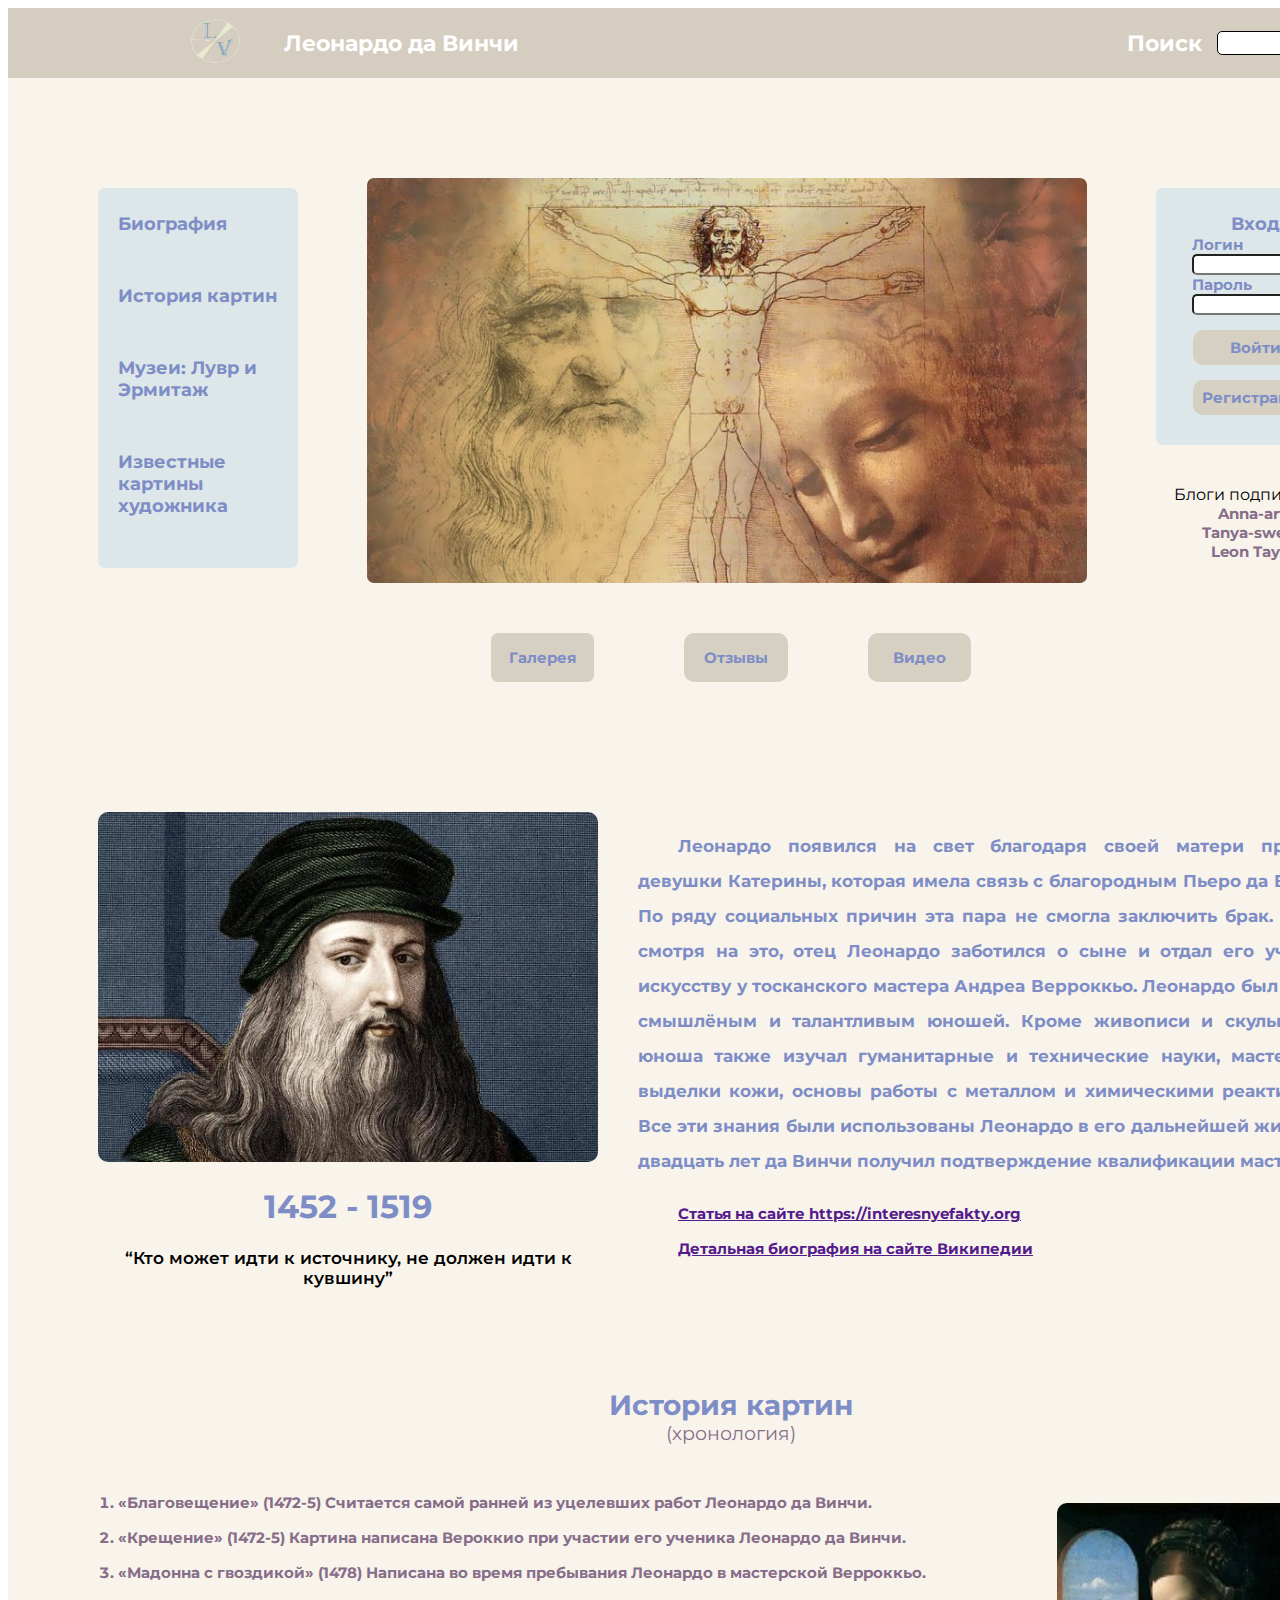
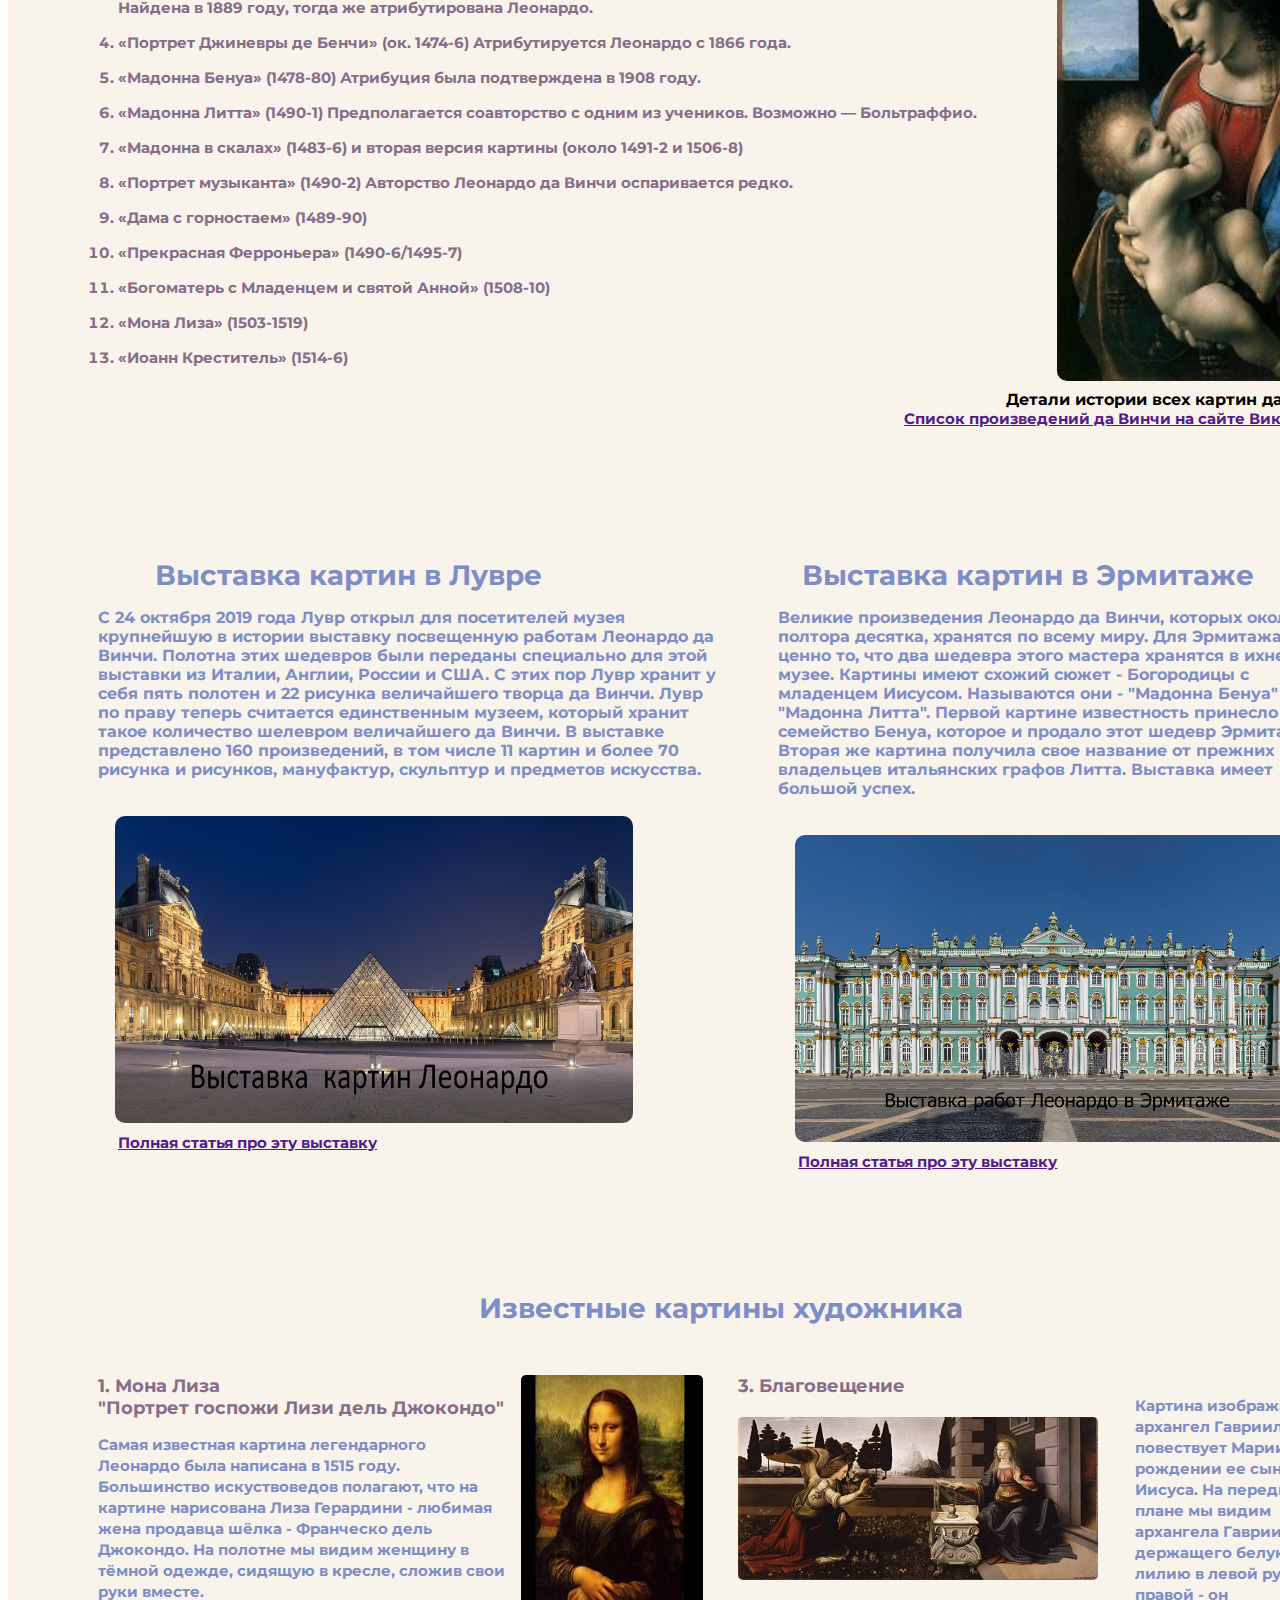
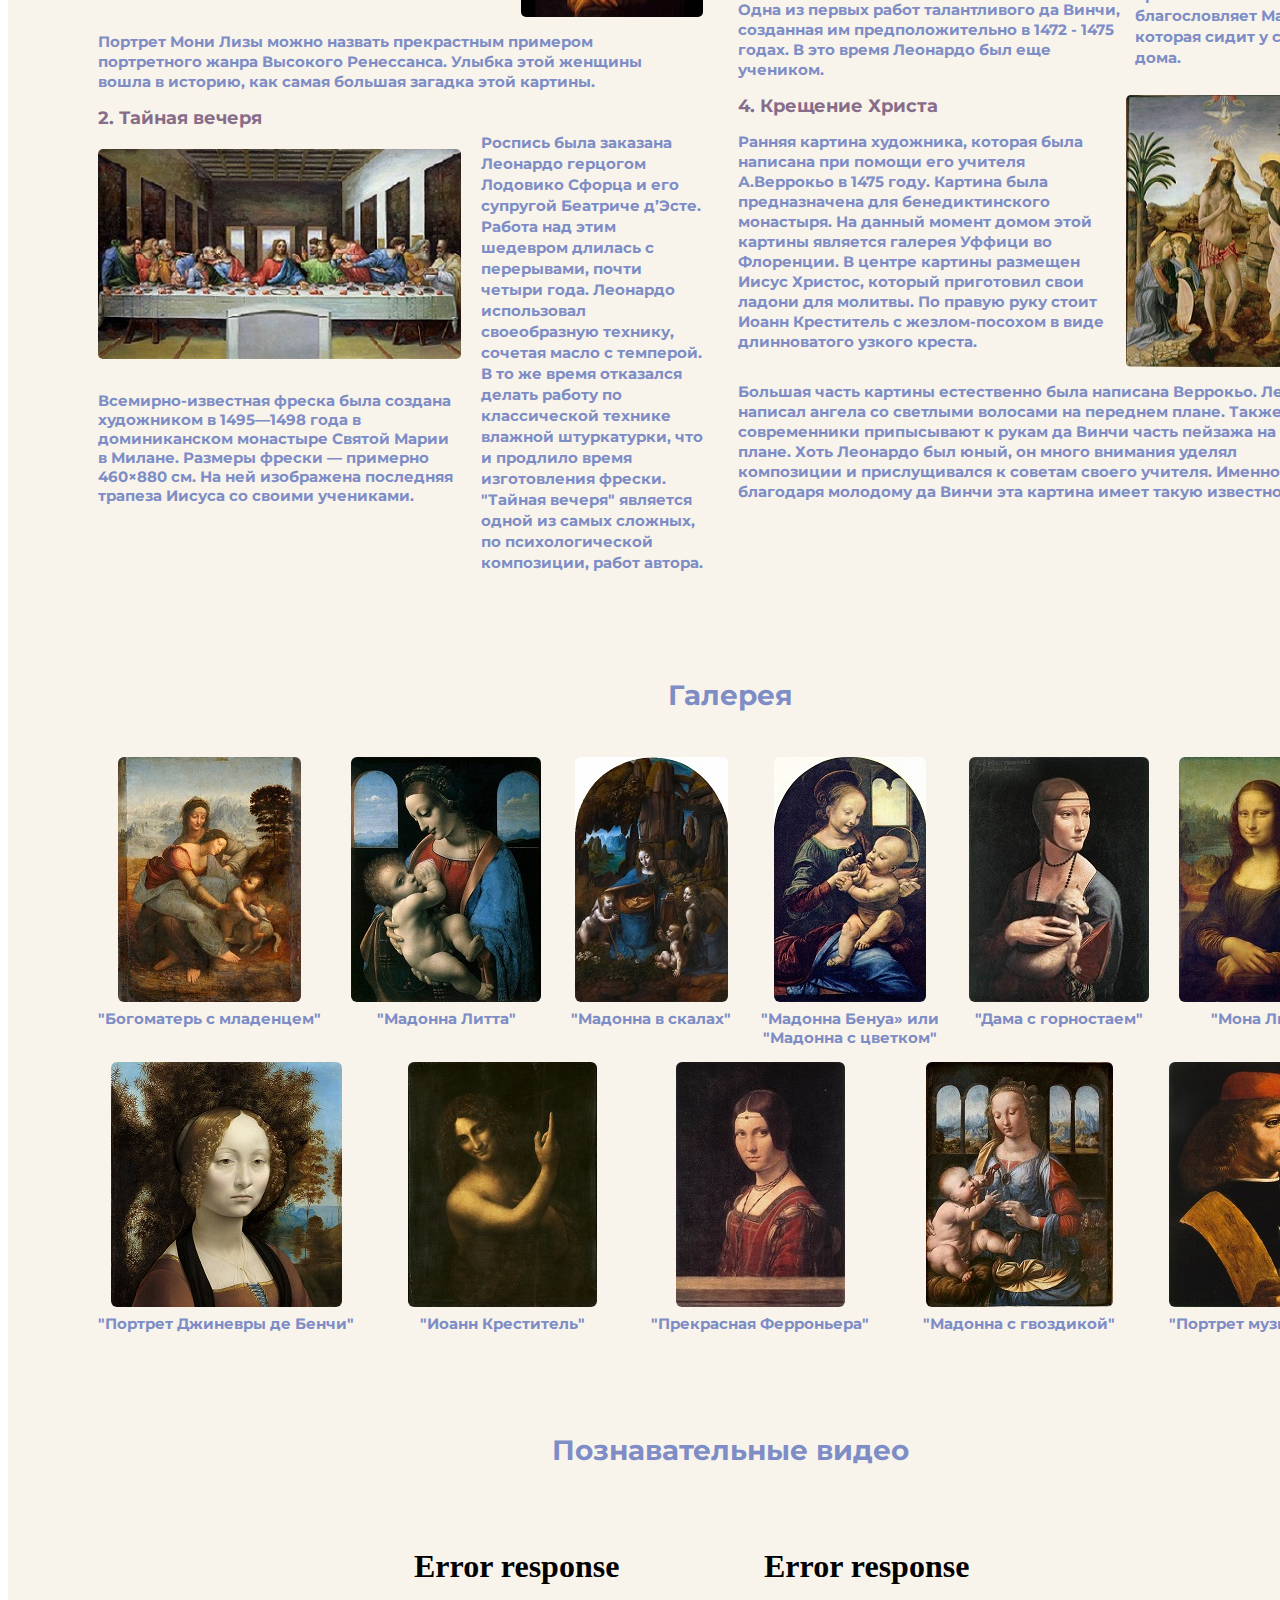
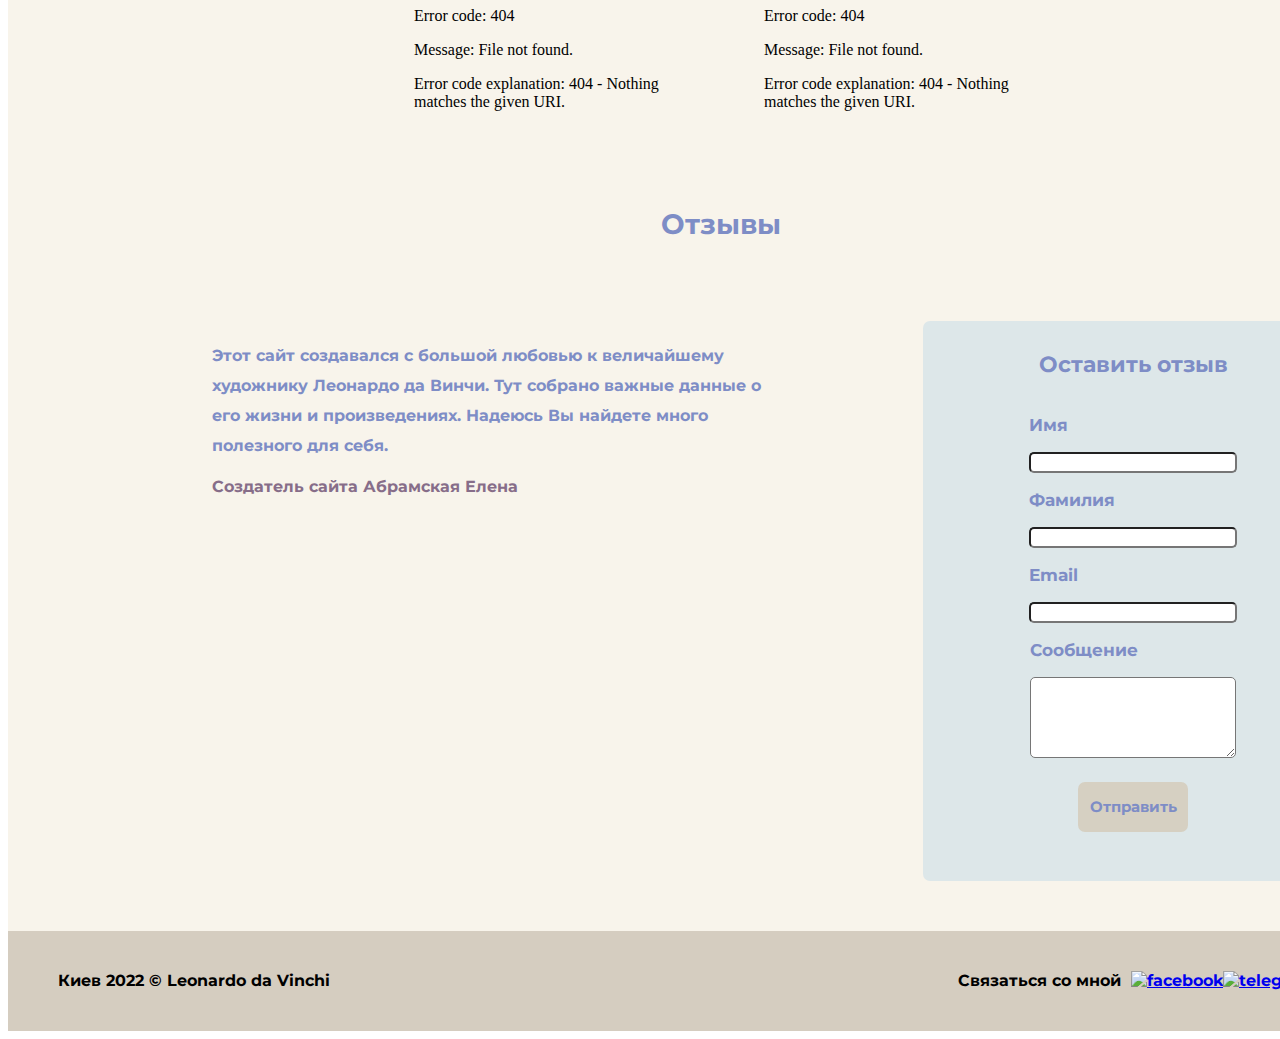
==== commit ae856005: "fix styles in footer" ====
--- a/index.html
+++ b/index.html
@@ -325,7 +325,7 @@
     </div>
     <footer>
         <div class="footer-description">
-            <div class="copyright">Киев 2021 &#169; Leonardo da Vinchi</div>
+            <div class="copyright">Киев 2022 &#169; Leonardo da Vinchi</div>
         </div>
         <div class="social-networks">
             <div class="page-links">
--- a/style/style.css
+++ b/style/style.css
@@ -638,12 +638,6 @@
                                 #gallery-img img:hover {
                                     transform: scale(2);
                                     transition: all .5s ease;
-                                }
-                                
-                                .gallery-btn {
-                                    display: flex;
-                                    justify-content: space-around;
-                                    margin-top: 30px;
                                 }
                                 
                                 .topbutton {
@@ -1492,6 +1486,13 @@
                                         flex-direction: column;
                                         align-items: center;
                                     }
+                                    #painting-description {
+                                        display: flex;
+                                        margin-left: 0;
+                                        flex-direction: column;
+                                        align-items: center;
+                                        width: 480px;
+                                    }
                                     #comments {
                                         margin-left: 0;
                                         margin-right: 0;
@@ -1549,8 +1550,8 @@
                                         text-align: center;
                                     }
                                     .footer-description {
-                                        padding-left: 20px;
-                                        font-size: 10px;
+                                        padding-left: 21px;
+                                        font-size: 11px;
                                     }
                                     .social-networks {
                                         margin-right: 20px;
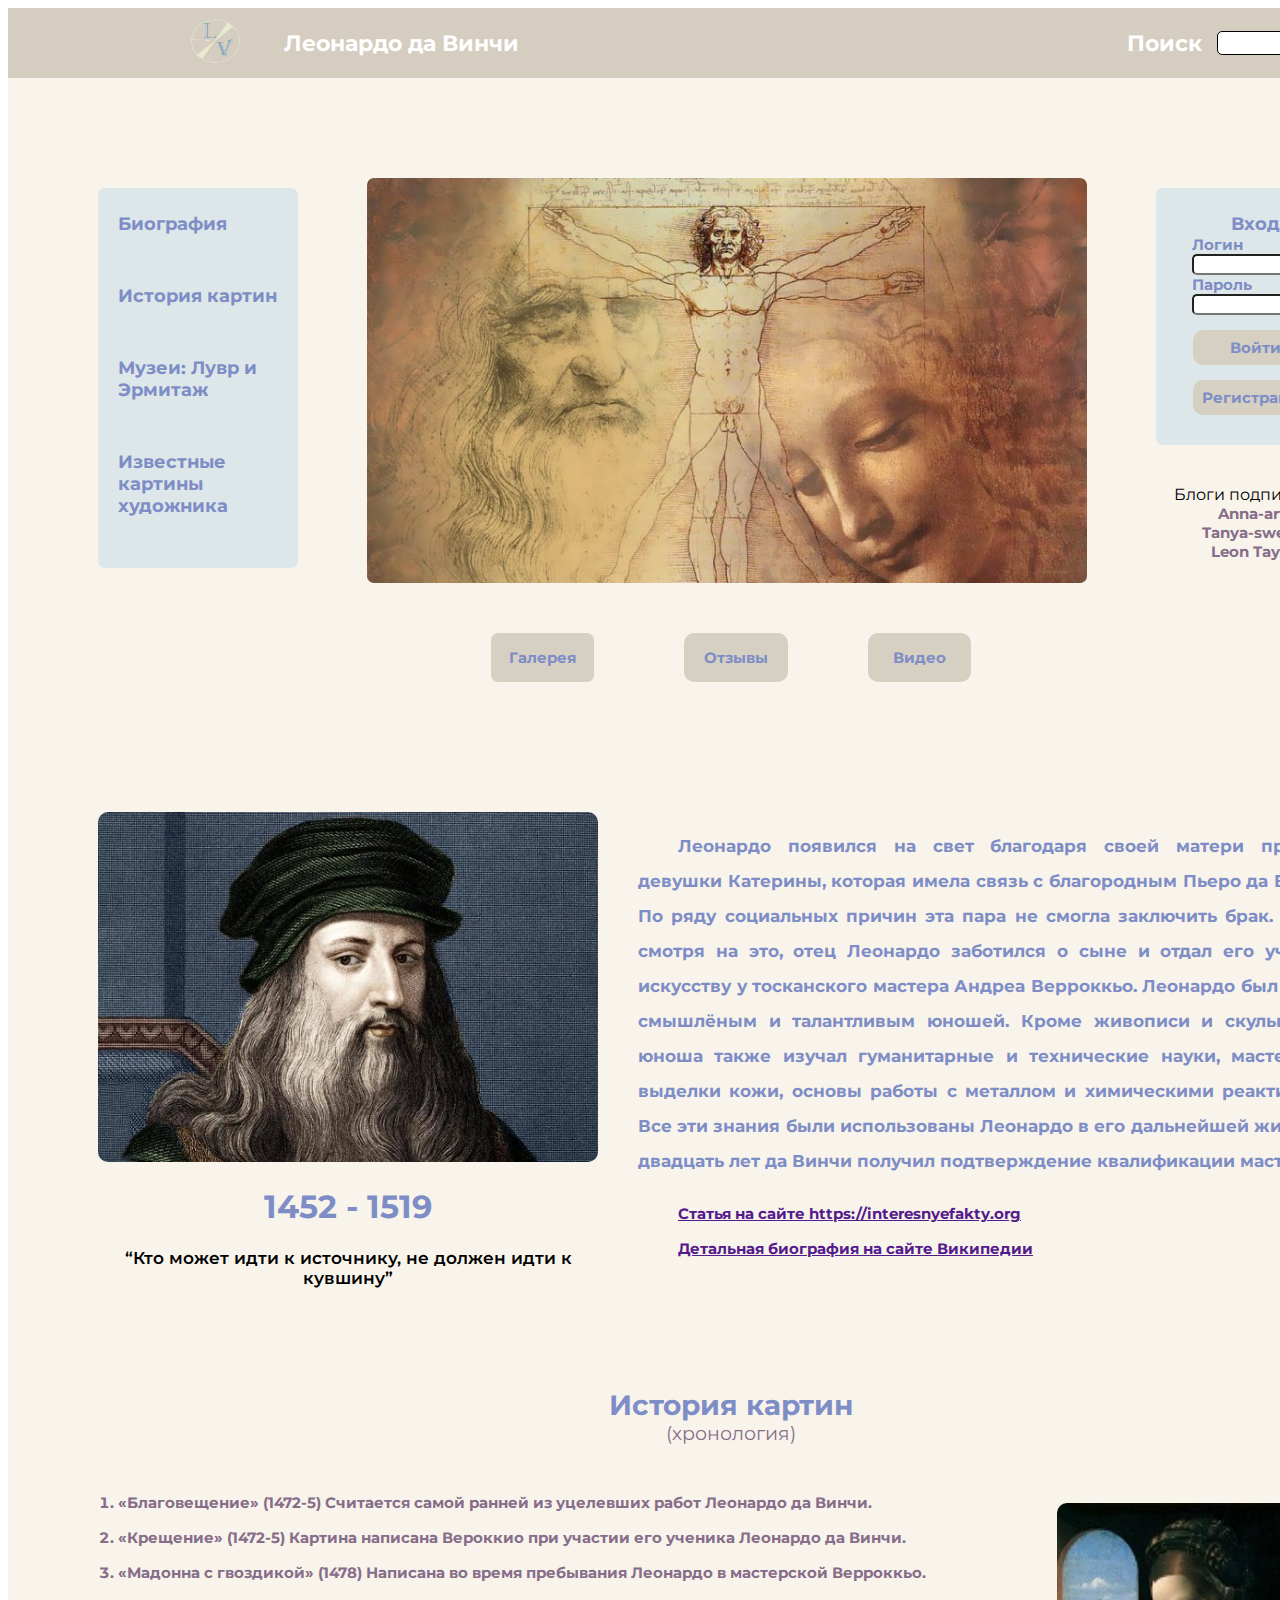
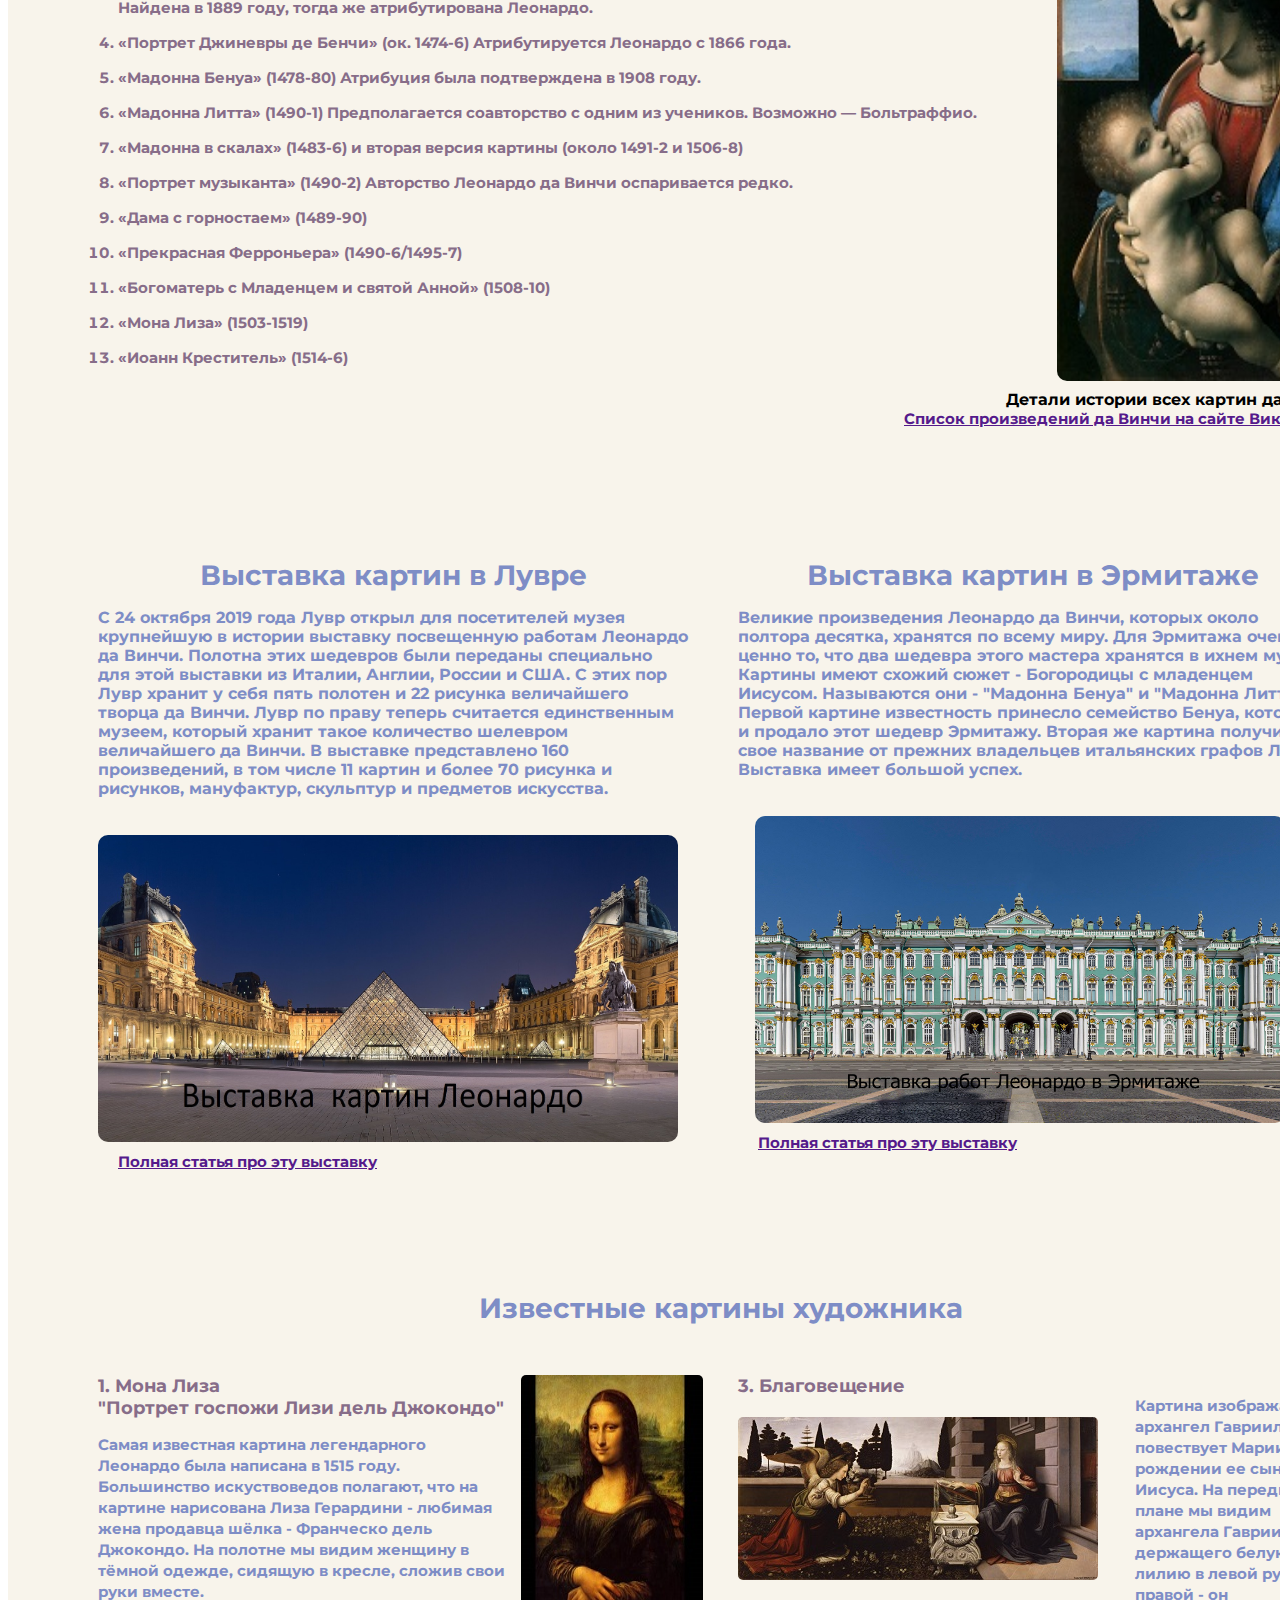
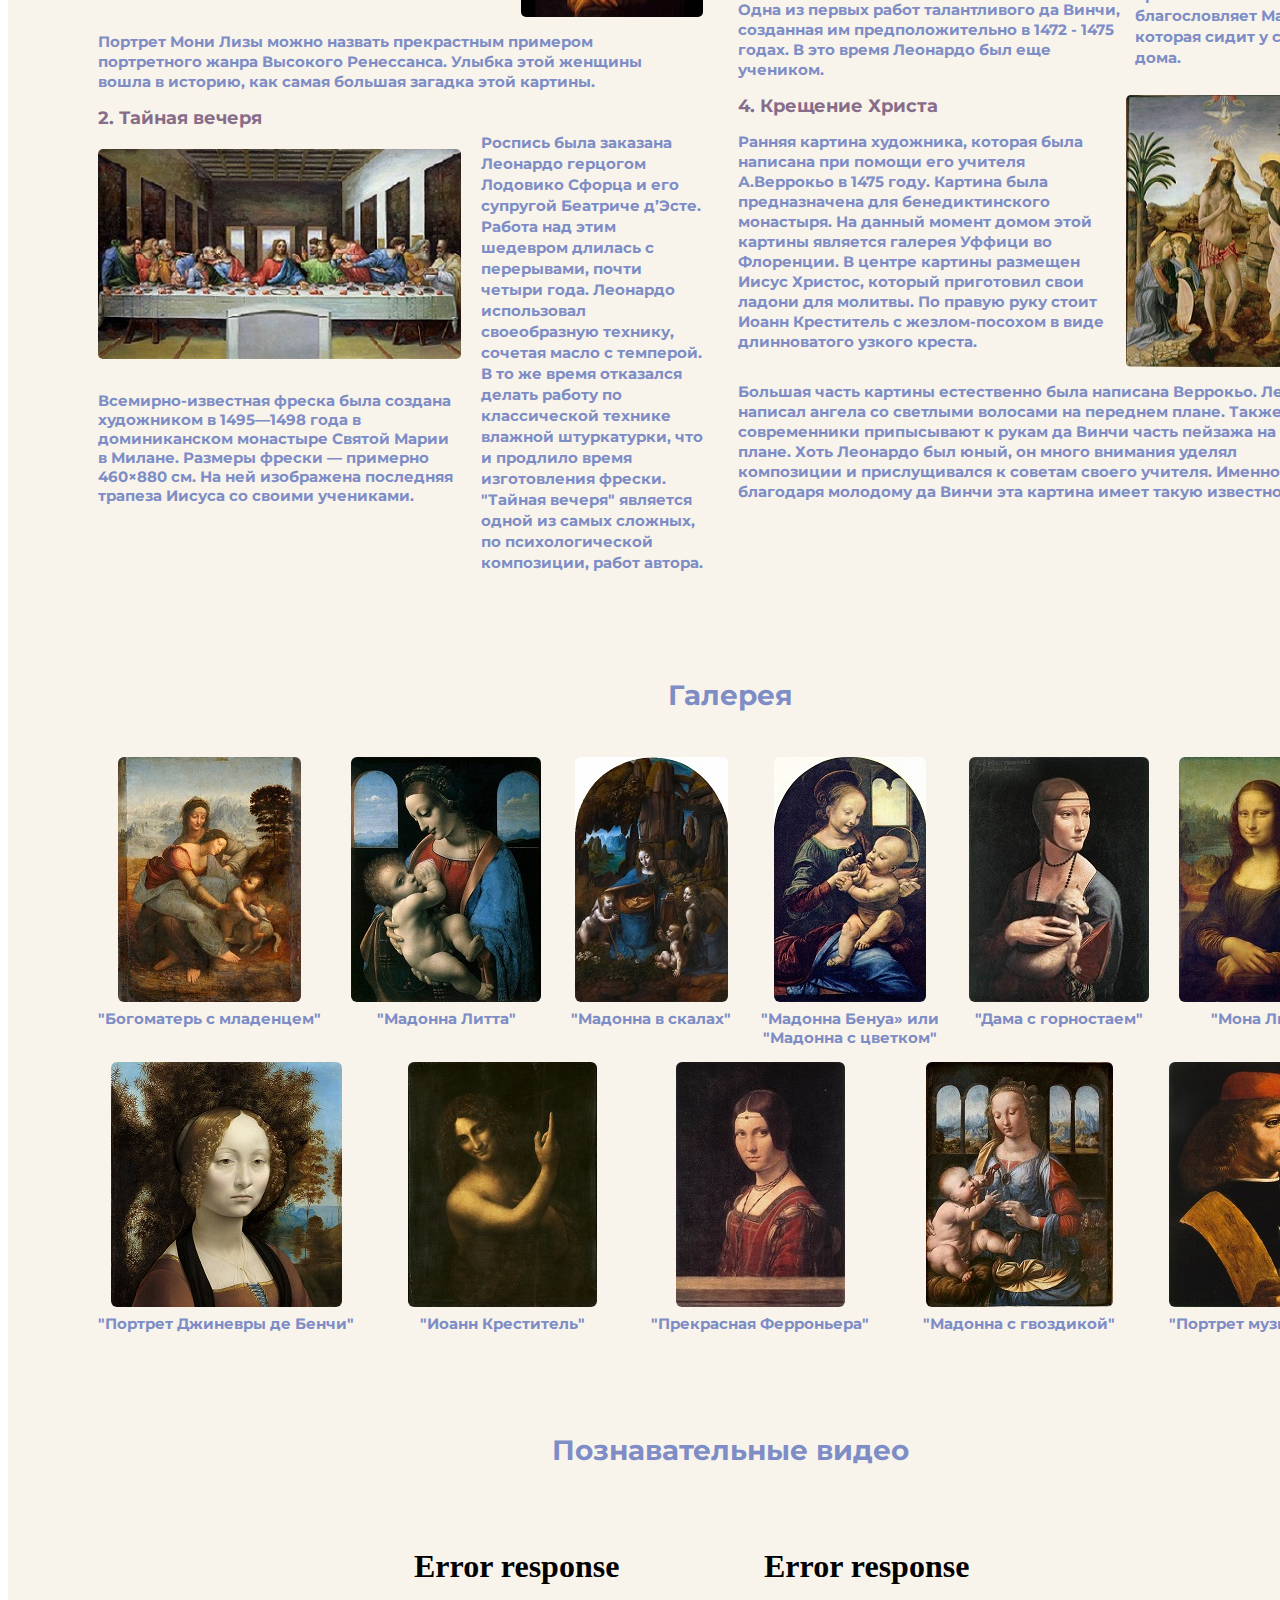
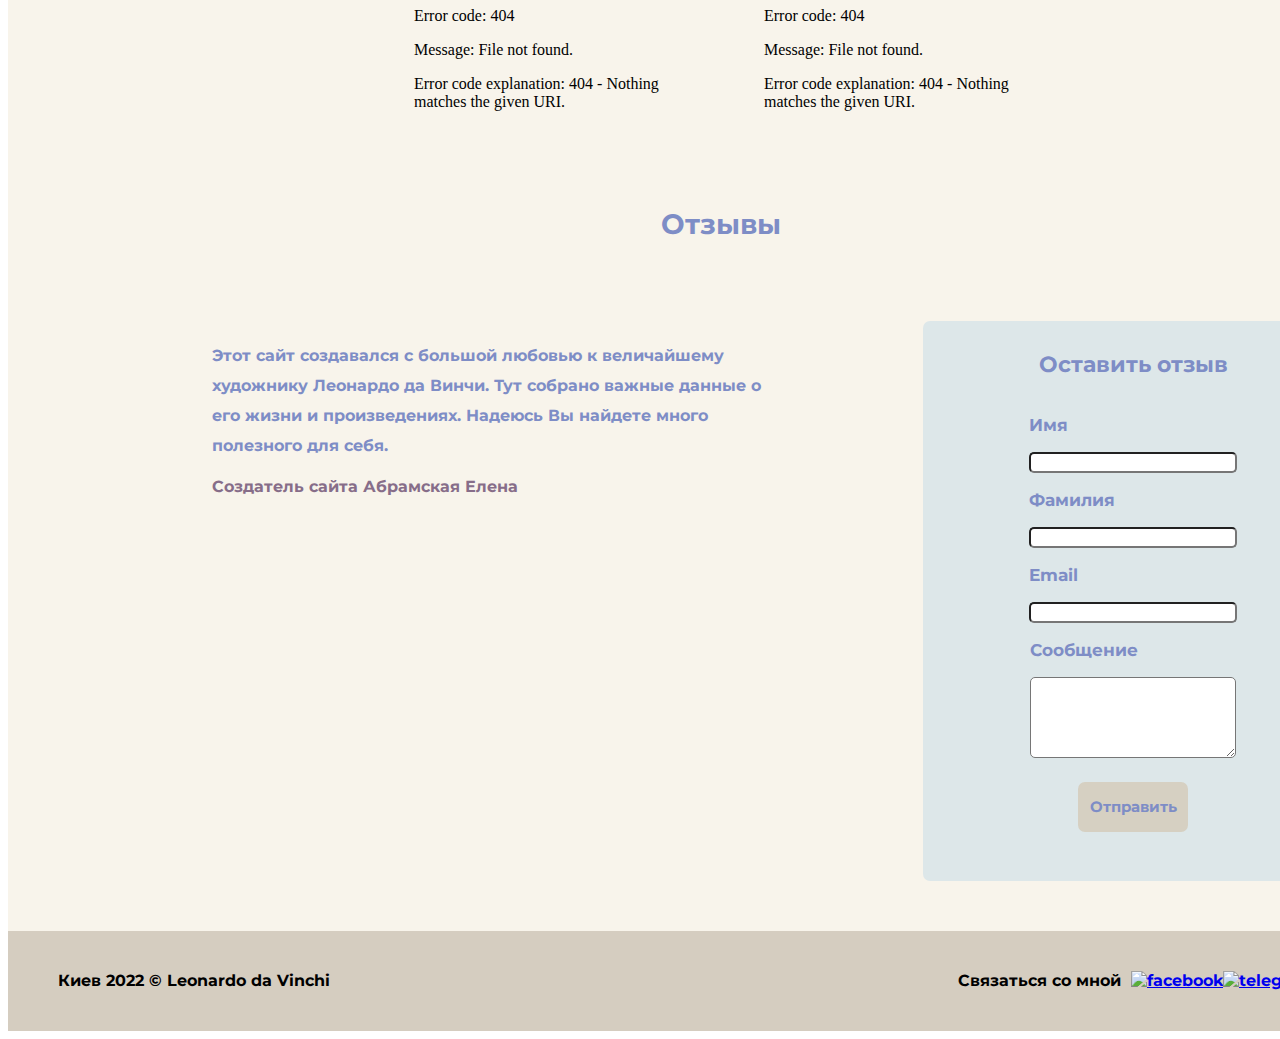
==== commit 143b020e: "add border-radius in main.js" ====
--- a/index.html
+++ b/index.html
@@ -271,6 +271,7 @@
         </div>
         <div id="painting-description">
 
+
         </div>
 
         <div id="video">
--- a/style/style.css
+++ b/style/style.css
@@ -373,14 +373,13 @@
                                 }
                                 
                                 .museum-exhibitions img {
-                                    width: 518px;
+                                    width: 530px;
                                     height: 307px;
                                     border-radius: 10px;
                                 }
                                 
                                 .luvr {
                                     margin-top: 21px;
-                                    margin-left: 17px;
                                 }
                                 
                                 .ermitag {
@@ -390,7 +389,6 @@
                                 
                                 .museum-title {
                                     font-size: 28px;
-                                    width: 500px;
                                     text-align: center;
                                     font-weight: bold;
                                 }
@@ -398,11 +396,16 @@
                                 .museum-description {
                                     font-weight: bold;
                                     font-size: 16px;
+                                    width: 590px;
                                 }
                                 
                                 .franch-museum {
                                     display: flex;
                                     flex-direction: column;
+                                }
+                                
+                                .franch-museum img {
+                                    width: 580px;
                                 }
                                 
                                 .franch-museum>a {
@@ -638,28 +641,6 @@
                                 #gallery-img img:hover {
                                     transform: scale(2);
                                     transition: all .5s ease;
-                                }
-                                
-                                .topbutton {
-                                    border-radius: 7px;
-                                    padding: 15px 20px;
-                                    font-weight: bold;
-                                    color: #7e8dc6;
-                                    background-color: #d6d0c2;
-                                    text-decoration: none;
-                                    font-size: 15px;
-                                }
-                                /*product-page */
-                                
-                                .paimting-description {
-                                    width: 1445px;
-                                    padding-left: 90px;
-                                    padding-right: 110px;
-                                    padding-top: 50px;
-                                    display: flex;
-                                    flex-wrap: wrap;
-                                    justify-content: space-around;
-                                    background-color: #f8f4eb;
                                 }
                                 /*feedback-page */
                                 
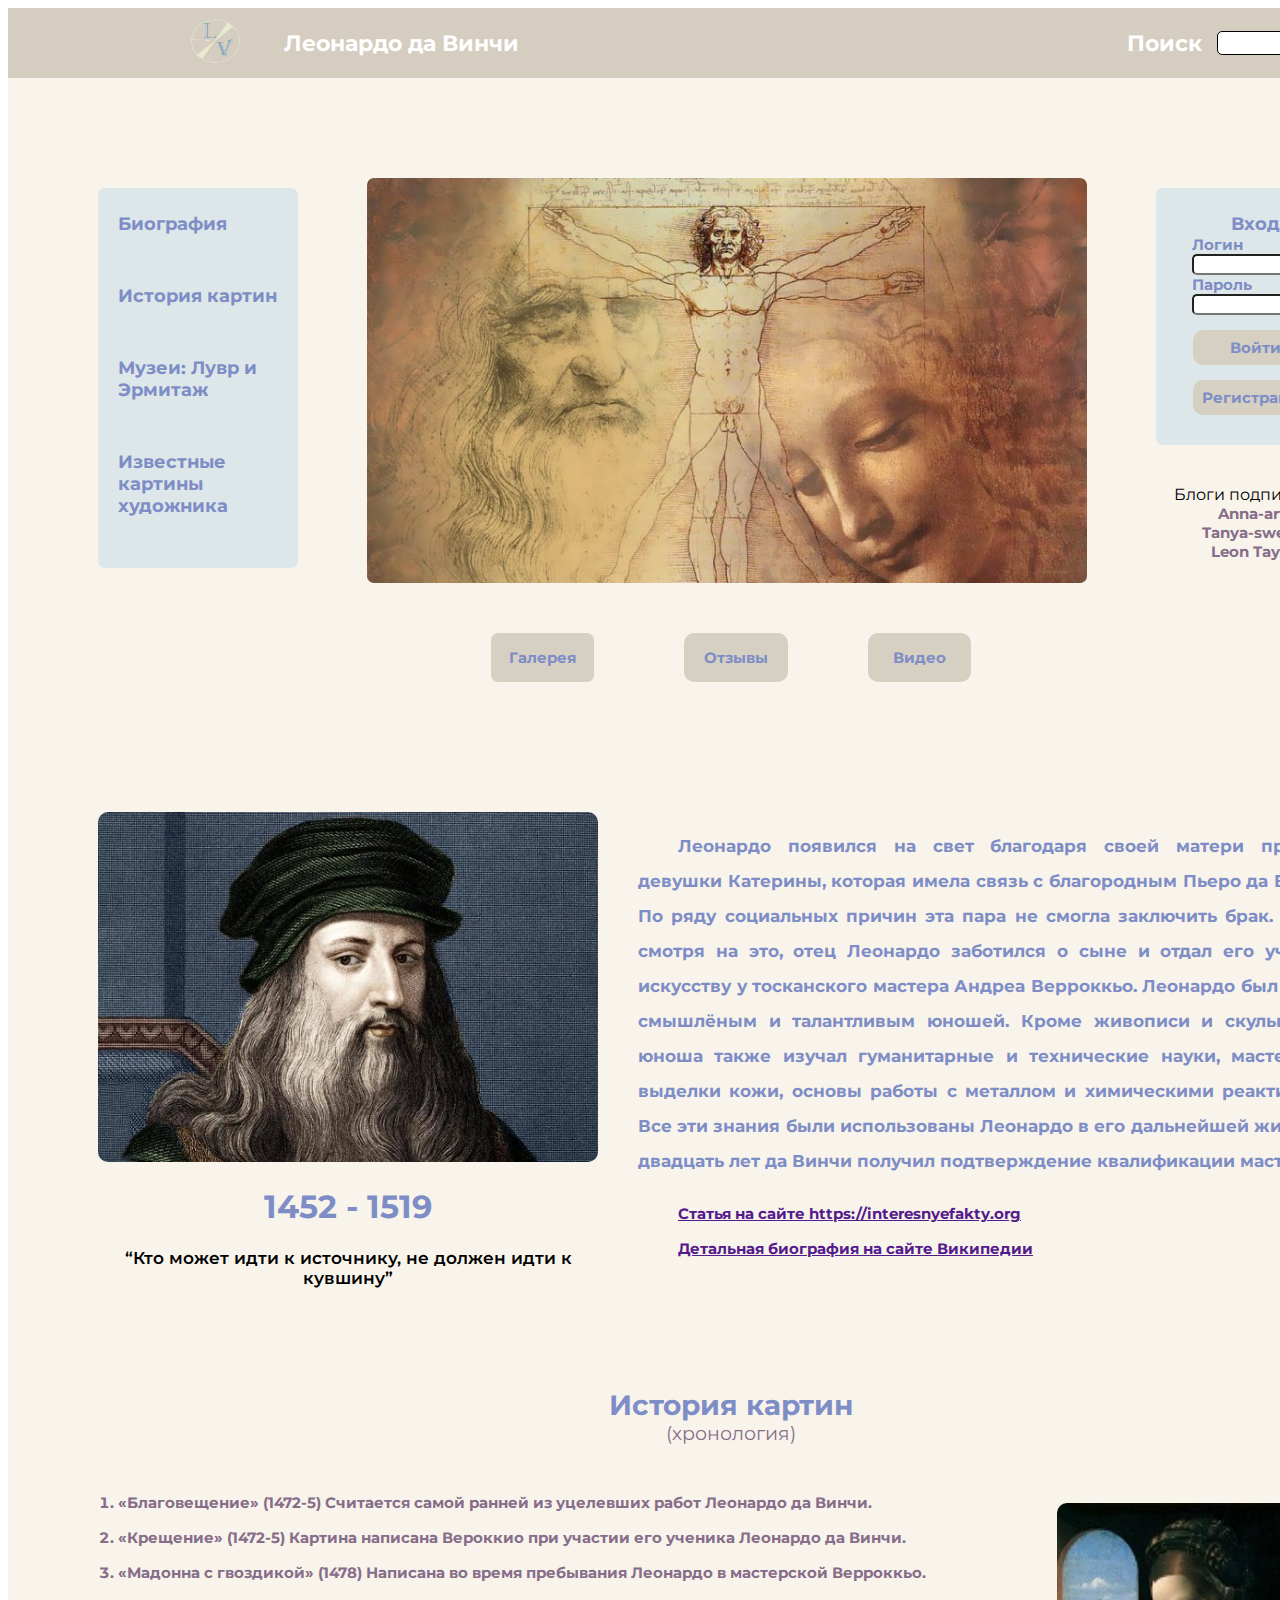
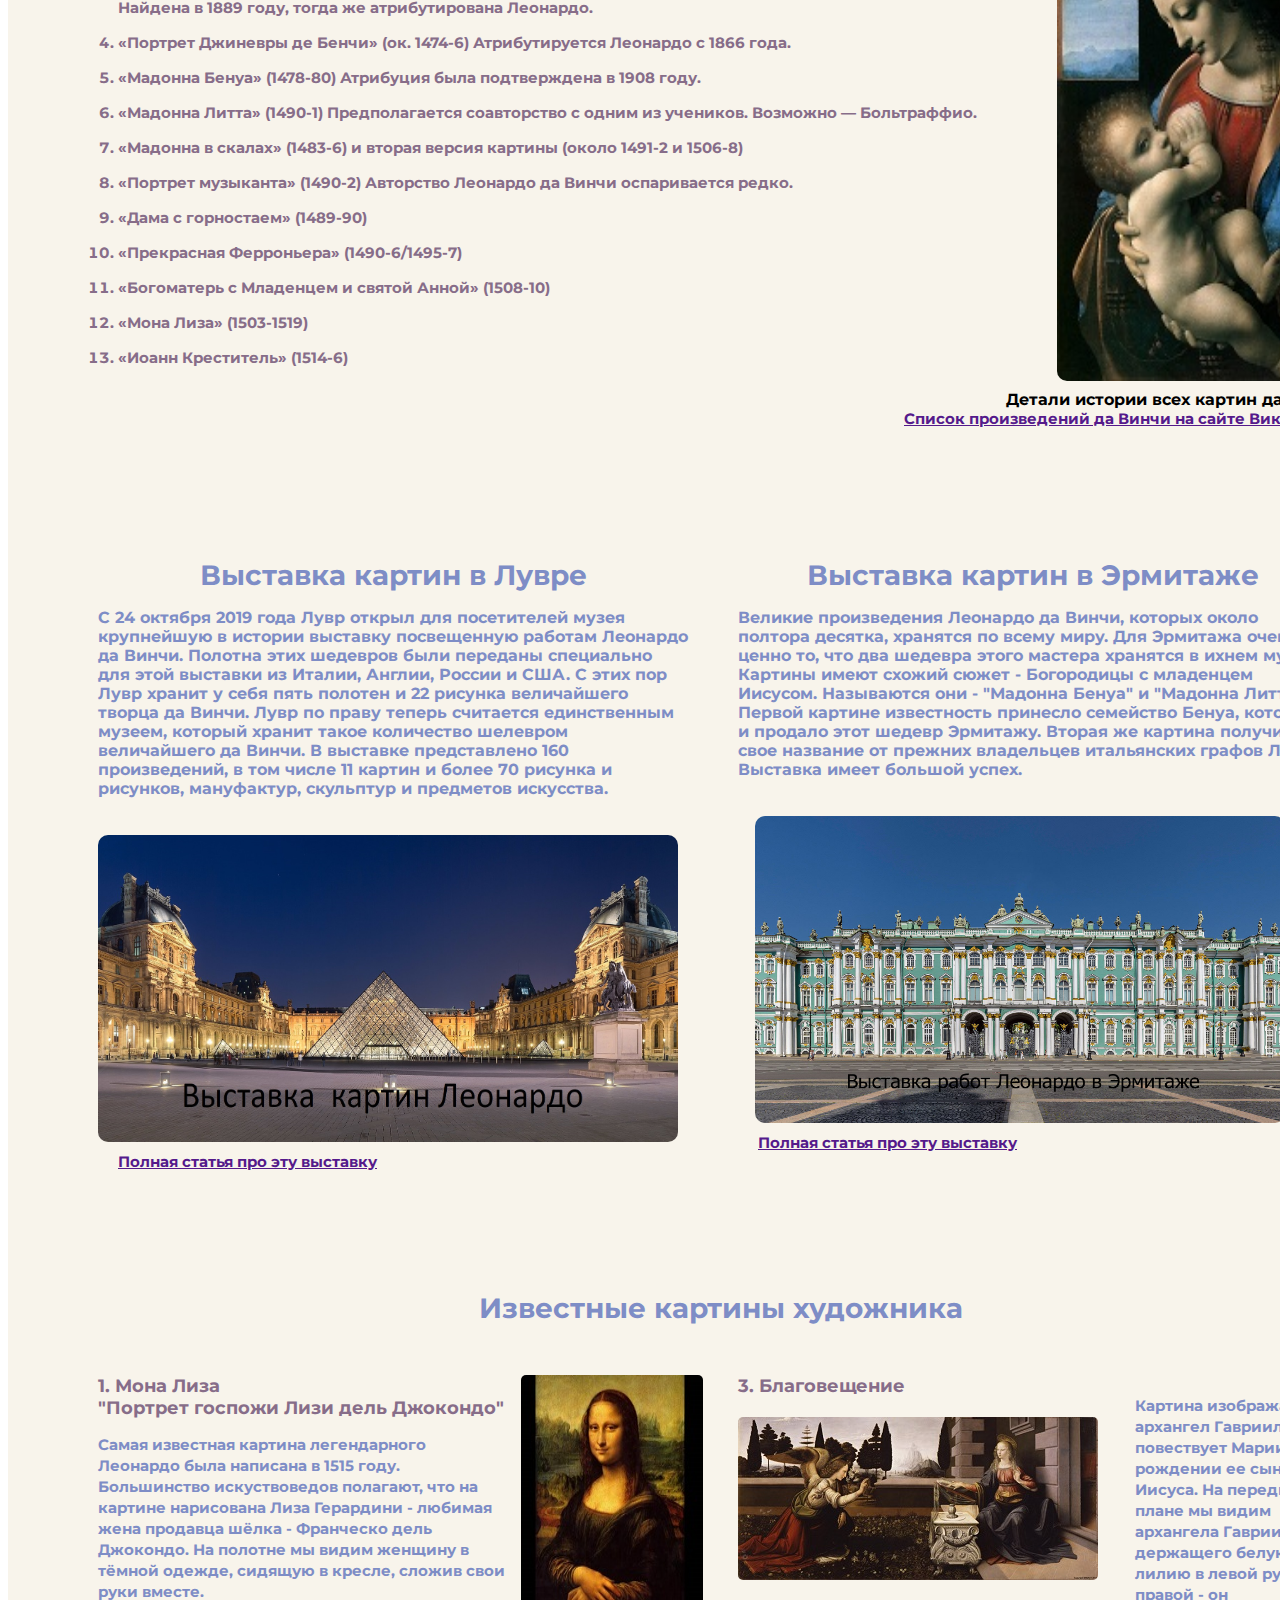
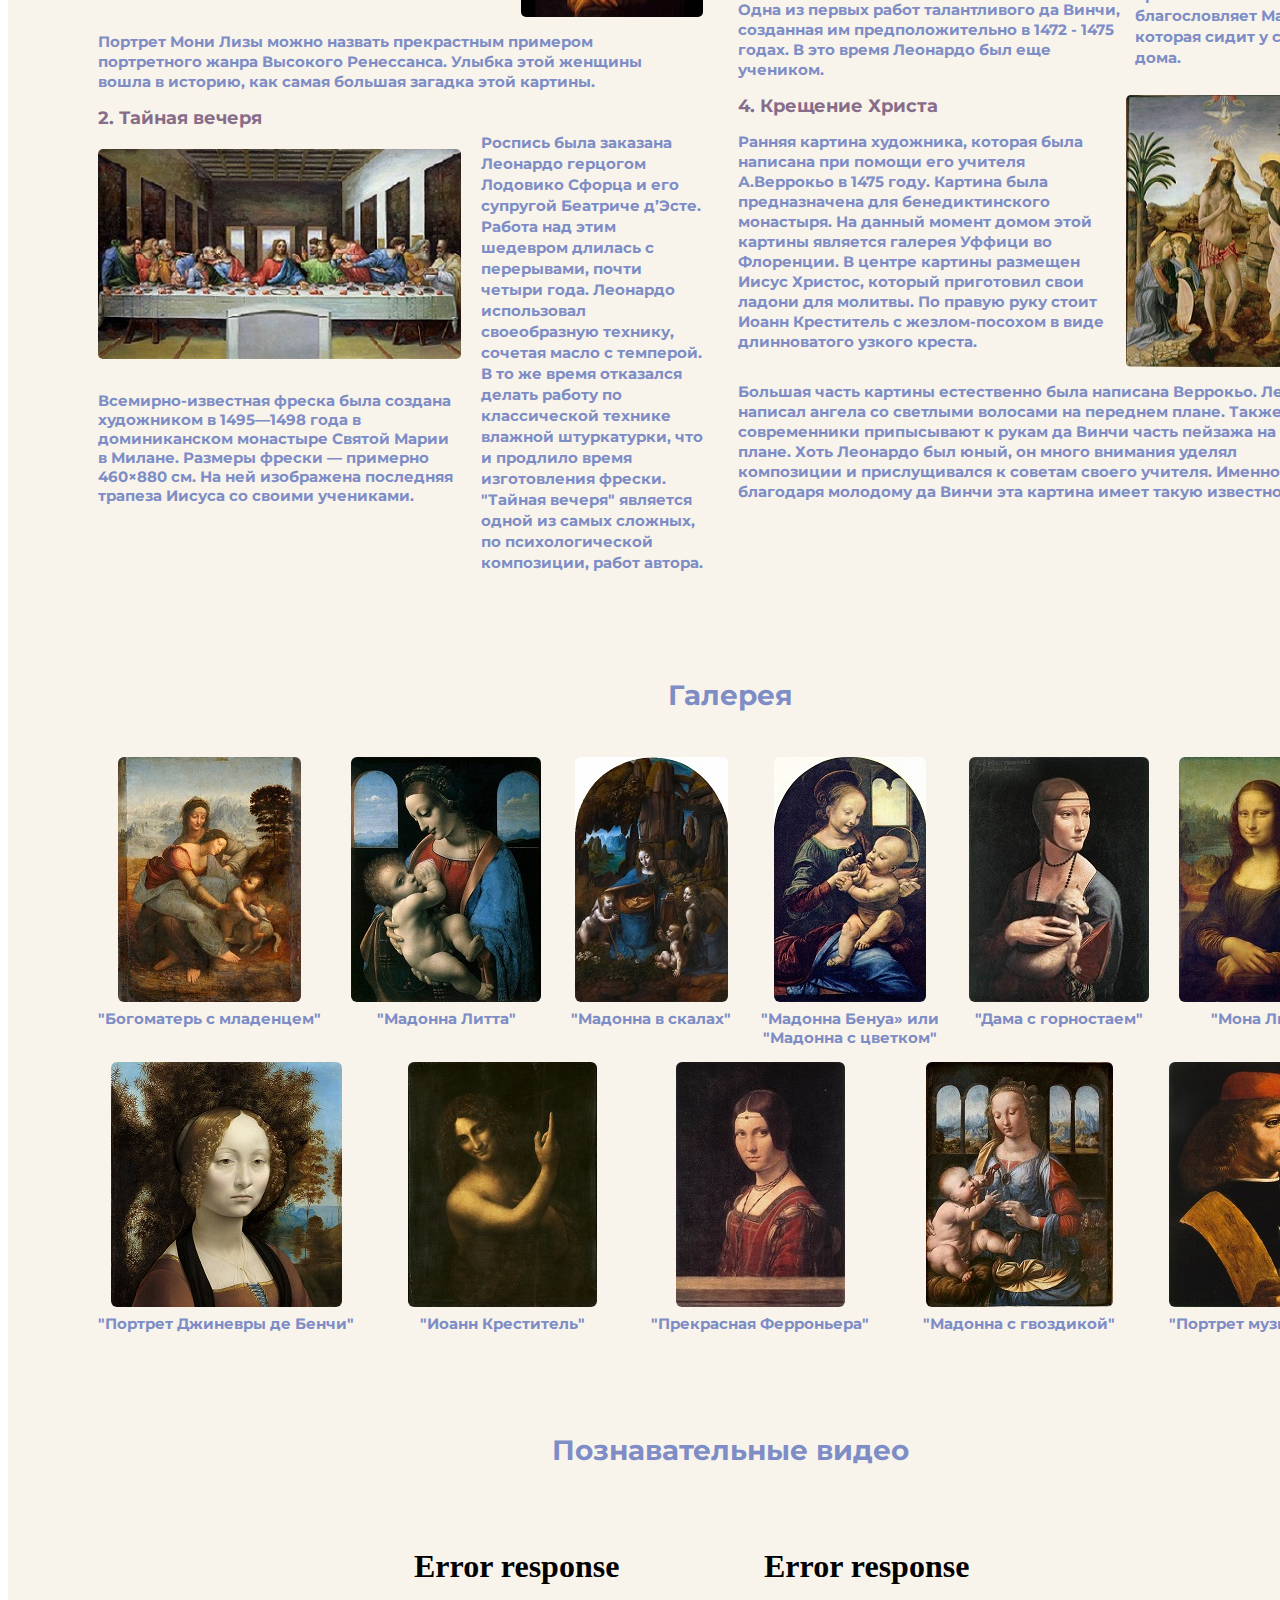
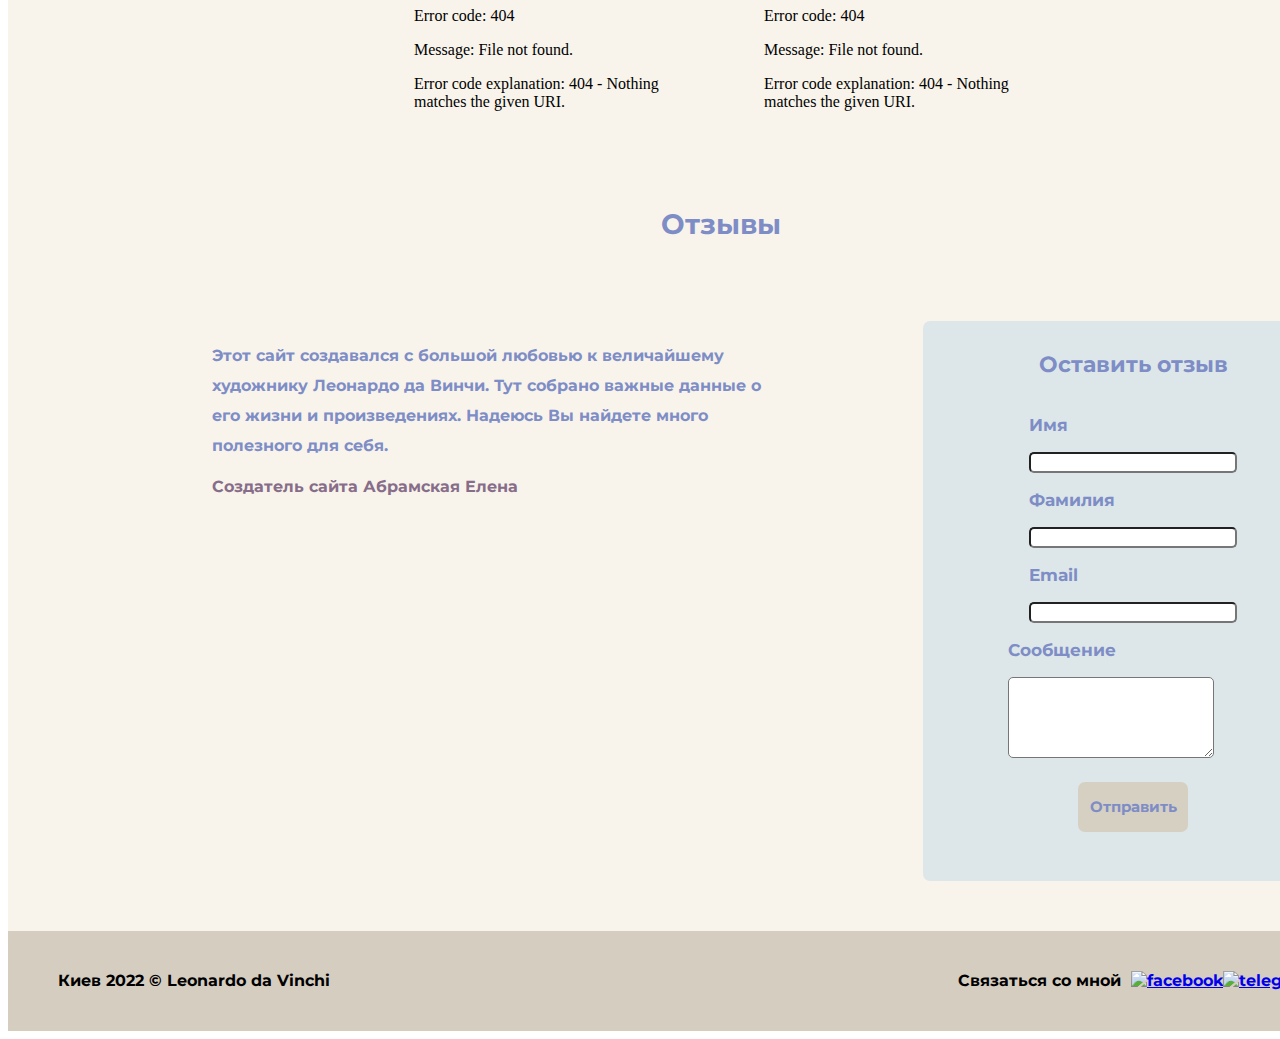
==== commit ad94d018: "fix sizes in registration page" ====
--- a/index.html
+++ b/index.html
@@ -220,7 +220,9 @@
         </div>
 
         <div id="gallery">
+
             <div id="gallery-title">Галерея
+
                 <div id="gallery-img">
                     <div>
                         <img id="gall-img" src="img/gallery-img-2.jpg" alt=" ">
@@ -267,12 +269,15 @@
                         <div class="img-title">"Портрет музыканта"</div>
                     </div>
                 </div>
-            </div>
-        </div>
-        <div id="painting-description">
-
-
-        </div>
+
+            </div>
+            <div id="painting-description">
+
+            </div>
+        </div>
+
+
+
 
         <div id="video">
             <div class="video-title">Познавательные видео</div>
--- a/style/style.css
+++ b/style/style.css
@@ -1,1610 +1,1700 @@
-                                body {
-                                    font-family: 'Montserrat', sans-serif;
-                                    width: 1445px;
-                                }
-                                
-                                header {
-                                    background-color: #d5cdc0;
-                                    width: 1445px;
-                                    height: 70px;
-                                    display: flex;
-                                    justify-content: space-around;
-                                    color: #fff;
-                                    font-size: 22px;
-                                }
-                                /* title-page */
-                                
-                                .title-name {
-                                    display: flex;
-                                    align-items: center;
-                                    padding-left: 40px;
-                                    font-weight: bold;
-                                    width: 700px;
-                                }
-                                
-                                .logo {
-                                    width: 80px;
-                                    height: 65px;
-                                    margin-right: 30px;
-                                }
-                                
-                                .research {
-                                    display: flex;
-                                    align-items: center;
-                                    font-weight: bold;
-                                    width: 200px;
-                                }
-                                
-                                .research-box {
-                                    border: 1px #000 solid;
-                                    border-radius: 5px;
-                                    width: 100px;
-                                    height: 20px;
-                                    margin-left: 15px;
-                                }
-                                
-                                .container {
-                                    width: 1445px;
-                                    background-color: #f8f4eb;
-                                    padding-bottom: 50px;
-                                }
-                                
-                                .ic-menu {
-                                    visibility: hidden;
-                                }
-                                
-                                .main-title-information {
-                                    display: flex;
-                                    padding-top: 60px;
-                                }
-                                
-                                .menu-list {
-                                    width: 200px;
-                                    height: 380px;
-                                    background-color: #dde7e9;
-                                    margin-top: 10px;
-                                    margin-left: 90px;
-                                    margin-right: 20px;
-                                    border-radius: 7px;
-                                    display: flex;
-                                    flex-direction: column;
-                                    font-weight: bold;
-                                }
-                                
-                                .menu-list-name {
-                                    text-decoration: none;
-                                    padding: 25px 20px;
-                                    color: #7e8dc6;
-                                    font-size: 18px;
-                                }
-                                
-                                .title-page-img {
-                                    display: flex;
-                                    justify-content: center;
-                                    flex-grow: 1;
-                                }
-                                
-                                .title-page-img>img {
-                                    height: 405px;
-                                    border-radius: 7px;
-                                }
-                                
-                                .user-access {
-                                    display: flex;
-                                    flex-direction: column;
-                                    flex-grow: 1;
-                                }
-                                
-                                .user-account {
-                                    color: #7e8dc6;
-                                    background-color: #dde7e9;
-                                    margin-top: 10px;
-                                    margin-left: 20px;
-                                    width: 200px;
-                                    display: flex;
-                                    flex-direction: column;
-                                    justify-content: center;
-                                    align-items: center;
-                                    border-radius: 7px;
-                                    font-weight: bold;
-                                    padding-top: 10px;
-                                    padding-bottom: 15px;
-                                }
-                                
-                                .user-account-name {
-                                    font-size: 18px;
-                                    margin-top: 15px;
-                                }
-                                
-                                .user-account-enter {
-                                    font-size: 15px;
-                                    display: flex;
-                                    flex-direction: column;
-                                }
-                                
-                                .btn-input {
-                                    width: 120px;
-                                    border-radius: 5px;
-                                }
-                                
-                                .user-enter {
-                                    background-color: #d6d0c2;
-                                    width: 110px;
-                                    padding: 8px;
-                                    margin-top: 15px;
-                                    display: flex;
-                                    justify-content: center;
-                                    align-items: center;
-                                    border-radius: 10px;
-                                    font-size: 18px;
-                                }
-                                
-                                .user-registration {
-                                    background-color: #d6d0c2;
-                                    width: 110px;
-                                    display: flex;
-                                    justify-content: center;
-                                    align-items: center;
-                                    border-radius: 10px;
-                                    padding: 8px;
-                                    margin-top: 15px;
-                                    margin-bottom: 15px;
-                                }
-                                
-                                .enter-btn {
-                                    text-decoration: none;
-                                    color: #7e8dc6;
-                                    font-size: 15px;
-                                }
-                                
-                                .user-blog {
-                                    display: flex;
-                                    flex-direction: column;
-                                    justify-content: center;
-                                    align-items: center;
-                                    margin-top: 40px;
-                                    width: 180px;
-                                    margin-left: 30px;
-                                }
-                                
-                                .user-blog a {
-                                    text-decoration: none;
-                                    color: #876d89;
-                                    font-weight: bold;
-                                    font-size: 15px;
-                                }
-                                
-                                .title-page-btn {
-                                    margin-top: 50px;
-                                    display: flex;
-                                    justify-content: center;
-                                }
-                                
-                                .gallery {
-                                    text-decoration: none;
-                                    margin-right: 60px;
-                                    background-color: #d6d0c2;
-                                    font-size: 15px;
-                                    border-radius: 7px;
-                                    padding: 15px 18px;
-                                    font-weight: bold;
-                                    color: #7e8dc6;
-                                }
-                                
-                                .comments {
-                                    text-decoration: none;
-                                    margin-left: 30px;
-                                    background-color: #d6d0c2;
-                                    font-size: 15px;
-                                    border-radius: 10px;
-                                    padding: 15px 20px;
-                                    font-weight: bold;
-                                    color: #7e8dc6;
-                                }
-                                
-                                .video {
-                                    text-decoration: none;
-                                    margin-left: 80px;
-                                    background-color: #d6d0c2;
-                                    font-size: 15px;
-                                    border-radius: 10px;
-                                    padding: 15px 25px;
-                                    font-weight: bold;
-                                    color: #7e8dc6;
-                                }
-                                
-                                #video {
-                                    margin-top: 80px;
-                                    display: flex;
-                                    flex-direction: column;
-                                    align-items: center;
-                                }
-                                
-                                .our-video {
-                                    display: flex;
-                                    justify-content: space-around;
-                                    width: 700px;
-                                    margin-top: 30px;
-                                }
-                                
-                                .video-record {
-                                    width: 300px;
-                                    height: 200px;
-                                }
-                                
-                                .video-title {
-                                    font-size: 28px;
-                                    width: 500px;
-                                    color: #7e8dc6;
-                                    text-align: center;
-                                    font-weight: bold;
-                                    margin-top: 20px;
-                                    margin-bottom: 30px;
-                                }
-                                /* biography-page */
-                                
-                                #biography {
-                                    width: 1445px;
-                                    background-color: #f8f4eb;
-                                    padding-top: 80px;
-                                    display: flex;
-                                    margin-top: 50px;
-                                    margin-bottom: 50px;
-                                }
-                                
-                                .biography-page {
-                                    width: 500px;
-                                    margin-left: 90px;
-                                    display: flex;
-                                    justify-content: center;
-                                    flex-direction: column;
-                                }
-                                
-                                .biography-page-img>img {
-                                    width: 500px;
-                                    height: 350px;
-                                    background-image: none;
-                                    border-radius: 10px;
-                                }
-                                
-                                .life-ages {
-                                    color: #7e8dc6;
-                                    width: 500px;
-                                    text-align: center;
-                                    margin-top: 21.44px;
-                                    margin-bottom: 21.44px;
-                                    font-size: 2em;
-                                    font-weight: bold;
-                                }
-                                
-                                .wise-quote {
-                                    color: #000;
-                                    text-align: center;
-                                    font-size: 17px;
-                                    font-weight: 600;
-                                }
-                                
-                                .biography-information {
-                                    margin-left: 40px;
-                                    width: 700px;
-                                    font-size: 17px;
-                                    line-height: 35px;
-                                    text-indent: 40px;
-                                    text-align: justify;
-                                    font-weight: bold;
-                                    color: #7e8dc6;
-                                }
-                                
-                                .links {
-                                    display: flex;
-                                    flex-direction: column;
-                                }
-                                
-                                .links a {
-                                    color: #551A8B;
-                                    font-weight: bold;
-                                    font-size: 15px;
-                                }
-                                /* chtonology-page */
-                                
-                                .chronology-title {
-                                    text-align: center;
-                                    color: #7e8dc6;
-                                    font-size: 28px;
-                                    padding-top: 50px;
-                                    font-weight: bold;
-                                }
-                                
-                                .chronology {
-                                    display: flex;
-                                    margin-left: 90px;
-                                }
-                                
-                                .chronology-title-description {
-                                    text-align: center;
-                                    color: #876d89;
-                                    font-size: 19px;
-                                }
-                                
-                                .chronology-paintings {
-                                    margin-top: 40px;
-                                    color: #876d89;
-                                    font-weight: bold;
-                                    line-height: 35px;
-                                    font-size: 15px;
-                                    text-align: justify;
-                                    margin-left: 10px;
-                                    padding-left: 10px;
-                                }
-                                
-                                .picture {
-                                    margin-left: 80px;
-                                    border-radius: 10px;
-                                    width: 330px;
-                                    height: 478px;
-                                    margin-top: 58px;
-                                }
-                                
-                                .link-title {
-                                    display: flex;
-                                    flex-direction: column;
-                                    align-items: flex-end;
-                                    margin-right: 110px;
-                                    font-weight: bold;
-                                    font-size: 16px;
-                                }
-                                
-                                .link-title a {
-                                    color: #551A8B;
-                                    font-weight: bold;
-                                    font-size: 15px;
-                                }
-                                /*museum-exhibitions-page */
-                                
-                                #museums {
-                                    margin-top: 130px;
-                                    margin-left: 90px;
-                                    margin-right: 110px;
-                                }
-                                
-                                .museum-exhibitions {
-                                    display: flex;
-                                    color: #7e8dc6;
-                                }
-                                
-                                .museum-exhibitions img {
-                                    width: 530px;
-                                    height: 307px;
-                                    border-radius: 10px;
-                                }
-                                
-                                .luvr {
-                                    margin-top: 21px;
-                                }
-                                
-                                .ermitag {
-                                    margin-left: 17px;
-                                    margin-top: 21px;
-                                }
-                                
-                                .museum-title {
-                                    font-size: 28px;
-                                    text-align: center;
-                                    font-weight: bold;
-                                }
-                                
-                                .museum-description {
-                                    font-weight: bold;
-                                    font-size: 16px;
-                                    width: 590px;
-                                }
-                                
-                                .franch-museum {
-                                    display: flex;
-                                    flex-direction: column;
-                                }
-                                
-                                .franch-museum img {
-                                    width: 580px;
-                                }
-                                
-                                .franch-museum>a {
-                                    margin-top: 10px;
-                                    margin-left: 20px;
-                                    font-weight: bold;
-                                    color: #551A8B;
-                                    font-size: 15px;
-                                }
-                                
-                                .russian-museum {
-                                    display: flex;
-                                    flex-direction: column;
-                                    margin-left: 50px;
-                                }
-                                
-                                .russian-museum>a {
-                                    margin-top: 10px;
-                                    margin-left: 20px;
-                                    color: #551A8B;
-                                    font-weight: bold;
-                                    font-size: 15px;
-                                }
-                                /*famous-pictures page*/
-                                
-                                #famous-pictures {
-                                    margin-top: 120px;
-                                    margin-left: 90px;
-                                    margin-right: 110px;
-                                }
-                                
-                                .four-pictures {
-                                    display: flex;
-                                    margin-top: 50px;
-                                }
-                                
-                                .four-pictures img {
-                                    border-radius: 5px;
-                                }
-                                
-                                .famous-pictures-title {
-                                    text-align: center;
-                                    color: #7e8dc6;
-                                    font-size: 28px;
-                                    font-weight: bold;
-                                }
-                                
-                                .first-two-pictures {
-                                    width: 622.5px;
-                                }
-                                
-                                .second-two-picture {
-                                    width: 622.5px;
-                                }
-                                
-                                .first-picture {
-                                    display: flex;
-                                    flex-direction: column;
-                                }
-                                
-                                .first-picture-title {
-                                    color: #876d89;
-                                    font-size: 18px;
-                                    font-weight: bold;
-                                }
-                                
-                                .first-picture-text {
-                                    display: flex;
-                                }
-                                
-                                .first-picture-text2 {
-                                    color: #7e8dc6;
-                                    font-size: 15px;
-                                    line-height: 20px;
-                                    font-weight: bold;
-                                    margin-right: 10px;
-                                }
-                                
-                                .first-picture-description p {
-                                    color: #7e8dc6;
-                                    font-size: 15px;
-                                    line-height: 21px;
-                                    font-weight: bold;
-                                    margin-right: 10px;
-                                }
-                                
-                                .first-picture-description img {
-                                    width: 182px;
-                                }
-                                
-                                .second-picture {
-                                    display: flex;
-                                }
-                                
-                                .second-picture-title {
-                                    color: #876d89;
-                                    font-size: 18px;
-                                    font-weight: bold;
-                                }
-                                
-                                .second-picture-title img {
-                                    margin-top: 20px;
-                                }
-                                
-                                .second-picture-title p {
-                                    color: #7e8dc6;
-                                    font-size: 15px;
-                                    font-weight: bold;
-                                    margin-top: 27px;
-                                }
-                                
-                                .text-description {
-                                    margin-top: 25px;
-                                    margin-left: 20px;
-                                    color: #7e8dc6;
-                                    font-size: 15px;
-                                    line-height: 21px;
-                                    font-weight: bold;
-                                }
-                                
-                                .second-two-picture {
-                                    margin-left: 35px;
-                                }
-                                
-                                .third-picture {
-                                    display: flex;
-                                }
-                                
-                                .third-picture-title img {
-                                    margin-top: 20px;
-                                }
-                                
-                                .third-picture-title {
-                                    color: #876d89;
-                                    font-size: 18px;
-                                    font-weight: bold;
-                                }
-                                
-                                .third-picture-title p {
-                                    color: #7e8dc6;
-                                    font-size: 15px;
-                                    font-weight: bold;
-                                    line-height: 20px;
-                                    width: 390px;
-                                }
-                                
-                                .second-text-description {
-                                    margin-top: 20px;
-                                    color: #7e8dc6;
-                                    font-size: 15px;
-                                    font-weight: bold;
-                                    line-height: 21px;
-                                    margin-left: 7px;
-                                }
-                                
-                                .four-picture {
-                                    display: flex;
-                                }
-                                
-                                .four-picture-title {
-                                    color: #876d89;
-                                    font-size: 18px;
-                                    font-weight: bold;
-                                }
-                                
-                                .four-picture-title p {
-                                    color: #7e8dc6;
-                                    font-size: 15px;
-                                    font-weight: bold;
-                                    line-height: 20px;
-                                    margin-right: 10px;
-                                }
-                                
-                                .four-text-description {
-                                    margin-left: 10px;
-                                }
-                                
-                                .fourth-picture+p {
-                                    color: #7e8dc6;
-                                    font-size: 15px;
-                                    font-weight: bold;
-                                    line-height: 20px;
-                                }
-                                
-                                .four-picture-description {
-                                    margin-right: 8px;
-                                    display: flex;
-                                }
-                                
-                                .four-picture-text {
-                                    color: #7e8dc6;
-                                    font-size: 15px;
-                                    font-weight: bold;
-                                    line-height: 20px;
-                                }
-                                /* gallery-page */
-                                
-                                #gallery {
-                                    margin-top: 90px;
-                                }
-                                
-                                #gallery-image img {
-                                    width: 30%;
-                                    height: 30%;
-                                }
-                                
-                                .img-title {
-                                    color: #7e8dc6;
-                                    font-size: 15px;
-                                }
-                                
-                                #gallery-title {
-                                    color: #7e8dc6;
-                                    font-size: 28px;
-                                    font-weight: bold;
-                                    text-align: center;
-                                }
-                                
-                                #gallery-img {
-                                    margin-top: 30px;
-                                    margin-left: 90px;
-                                    margin-right: 110px;
-                                    display: flex;
-                                    flex-wrap: wrap;
-                                    justify-content: space-between;
-                                }
-                                
-                                #gallery-img img {
-                                    margin-top: 15px;
-                                    border-radius: 6px;
-                                }
-                                
-                                #gallery-img img:hover {
-                                    transform: scale(2);
-                                    transition: all .5s ease;
-                                }
-                                /*feedback-page */
-                                
-                                #comments {
-                                    margin-top: 80px;
-                                    margin-left: 90px;
-                                    margin-right: 110px;
-                                }
-                                
-                                .feedback-comments {
-                                    display: flex;
-                                    margin-top: 30px;
-                                    justify-content: space-between;
-                                }
-                                
-                                .feedback-title {
-                                    color: #7e8dc6;
-                                    font-size: 28px;
-                                    font-weight: bold;
-                                    text-align: center;
-                                }
-                                
-                                .first-feedback {
-                                    display: flex;
-                                    margin-top: 45px;
-                                    margin-bottom: 20px;
-                                    width: 700px;
-                                }
-                                
-                                .our-feedback {
-                                    display: flex;
-                                    flex-direction: column;
-                                }
-                                
-                                .first-feedback img {
-                                    border-radius: 10px;
-                                    width: 220px;
-                                }
-                                
-                                #message-1 {
-                                    margin-top: 30px;
-                                    font-size: 15px;
-                                    font-weight: bold;
-                                    display: flex;
-                                    flex-direction: column;
-                                    width: 700px;
-                                }
-                                
-                                #author {
-                                    margin-bottom: 15px;
-                                }
-                                
-                                #author {
-                                    color: #551A8B;
-                                }
-                                
-                                .author-feedback {
-                                    margin-top: 15px;
-                                    margin-left: 20px;
-                                }
-                                
-                                .text {
-                                    color: #7e8dc6;
-                                    font-size: 16px;
-                                    font-weight: bold;
-                                    margin-left: 20px;
-                                    margin-right: 30px;
-                                    line-height: 30px;
-                                    margin-top: 10px;
-                                }
-                                
-                                .text-sign {
-                                    color: #876d89;
-                                    font-size: 16px;
-                                    font-weight: bold;
-                                    margin-left: 20px;
-                                }
-                                
-                                #form {
-                                    display: flex;
-                                    flex-direction: column;
-                                    align-items: center;
-                                    width: 420px;
-                                    background-color: #dde7e9;
-                                    align-items: center;
-                                    border-radius: 7px;
-                                    padding-top: 30px;
-                                    padding-bottom: 30px;
-                                    color: #7e8dc6;
-                                    font-weight: bold;
-                                    margin-top: 50px;
-                                    height: 500px;
-                                }
-                                
-                                .form-title {
-                                    color: #7e8dc6;
-                                    font-size: 21px;
-                                    font-weight: bold;
-                                }
-                                
-                                .autor-name,
-                                #text {
-                                    border-radius: 5px;
-                                    width: 200px;
-                                }
-                                
-                                input {
-                                    border-radius: 5px;
-                                    width: 200px;
-                                }
-                                
-                                .name-label {
-                                    font-size: 17px;
-                                }
-                                
-                                #form-btn {
-                                    width: 90px;
-                                    height: 40px;
-                                    margin-top: 20px;
-                                    color: #7e8dc6;
-                                    font-size: 15px;
-                                    background-color: #d6d0c2;
-                                    font-weight: bold;
-                                    display: flex;
-                                    justify-content: center;
-                                    align-items: center;
-                                    text-decoration: none;
-                                    padding: 5px 10px;
-                                    border-radius: 7px;
-                                }
-                                
-                                footer {
-                                    display: flex;
-                                    background-color: #d5cdc0;
-                                    height: 100px;
-                                    color: #000;
-                                    font-weight: bold;
-                                    width: 1445px;
-                                }
-                                
-                                .footer-description {
-                                    display: flex;
-                                    justify-content: flex-start;
-                                    align-items: center;
-                                    padding-left: 50px;
-                                    width: 900px;
-                                }
-                                
-                                .copyright {
-                                    margin-right: 15px;
-                                }
-                                
-                                .social-networks {
-                                    display: flex;
-                                    align-items: center;
-                                    justify-content: center;
-                                }
-                                
-                                .page-links {
-                                    display: flex;
-                                    justify-content: center;
-                                    align-items: center;
-                                    margin-right: 10px;
-                                }
-                                
-                                .page-links-title {
-                                    display: flex;
-                                    justify-content: center;
-                                    align-items: center;
-                                    margin-right: 10px;
-                                }
-                                
-                                .page-links img {
-                                    display: flex;
-                                    align-items: center;
-                                }
-                                /*registration-page */
-                                
-                                .registration {
-                                    display: flex;
-                                    justify-content: center;
-                                }
-                                
-                                .form-title {
-                                    font-size: 22px;
-                                    font-weight: bold;
-                                    margin-bottom: 20px;
-                                }
-                                
-                                .registration-form {
-                                    display: flex;
-                                    flex-direction: column;
-                                    align-items: center;
-                                    width: 700px;
-                                    background-color: #dde7e9;
-                                    border-radius: 7px;
-                                    padding-top: 30px;
-                                    padding-bottom: 30px;
-                                    color: #7e8dc6;
-                                    font-weight: bold;
-                                    margin-top: 50px;
-                                    font-size: 18px;
-                                }
-                                
-                                #agree {
-                                    width: 200px;
-                                    font-size: 14px;
-                                }
-                                
-                                .form-btn2 {
-                                    width: 140px;
-                                    height: 40px;
-                                    margin-top: 20px;
-                                    color: #7e8dc6;
-                                    font-size: 14px;
-                                    background-color: #d6d0c2;
-                                    font-weight: bold;
-                                    display: flex;
-                                    justify-content: center;
-                                    align-items: center;
-                                    text-decoration: none;
-                                    padding: 5px 10px;
-                                    border-radius: 7px;
-                                    font-weight: bold;
-                                }
-                                
-                                #name,
-                                #surname,
-                                #email,
-                                #password,
-                                #city,
-                                #country,
-                                #username {
-                                    width: 250px;
-                                    margin-right: 50px;
-                                }
-                                
-                                .registration-text,
-                                #agree,
-                                #education {
-                                    width: 300px;
-                                }
-                                /* user account page*/
-                                
-                                .page-header {
-                                    display: grid;
-                                    grid-template-areas: "page-title user-topbutton";
-                                    grid-template-columns: 80% 20%;
-                                }
-                                
-                                .page-title {
-                                    text-align: center;
-                                    color: #876d89;
-                                    font-size: 25px;
-                                    font-weight: bold;
-                                    padding-top: 40px;
-                                }
-                                
-                                .user-topbutton {
-                                    border-radius: 7px;
-                                    padding: 15px 20px;
-                                    font-weight: bold;
-                                    color: #7e8dc6;
-                                    background-color: #d6d0c2;
-                                    text-decoration: none;
-                                    font-size: 16px;
-                                    width: 100px;
-                                    display: flex;
-                                    align-items: center;
-                                    justify-content: center;
-                                    margin-top: 20px;
-                                    margin-left: 70px;
-                                }
-                                
-                                .user-account-part {
-                                    display: grid;
-                                    grid-template-areas: "personal-account navigation-btn";
-                                    grid-template-columns: 70% 30%;
-                                    margin-top: 50px;
-                                }
-                                
-                                .navigation-btn {
-                                    display: flex;
-                                    flex-direction: column;
-                                    align-items: center;
-                                    margin-top: 40px;
-                                }
-                                
-                                .navigation-btn a {
-                                    margin-top: 20px;
-                                    color: #876d89;
-                                    font-weight: bold;
-                                    font-size: 18px;
-                                }
-                                
-                                .user-chat {
-                                    display: flex;
-                                    justify-content: space-around;
-                                    width: 217px;
-                                    margin-top: 40px;
-                                }
-                                
-                                .our-friends {
-                                    margin-top: 70px;
-                                    display: flex;
-                                    flex-direction: column;
-                                    align-items: center;
-                                    width: 217px;
-                                    background-color: #dde7e9;
-                                    border-radius: 7px;
-                                    padding-bottom: 20px;
-                                }
-                                
-                                .our-friends-title {
-                                    text-align: center;
-                                    color: #7e8dc6;
-                                    font-size: 18px;
-                                    font-weight: bold;
-                                    padding-top: 20px;
-                                }
-                                
-                                .our-friends a {
-                                    font-size: 14px;
-                                }
-                                
-                                .personal-account {
-                                    background-color: #dde7e9;
-                                    padding-top: 60px;
-                                    margin-left: 60px;
-                                    padding-bottom: 60px;
-                                    border-radius: 7px;
-                                }
-                                
-                                .personal-account-title {
-                                    text-align: center;
-                                    color: #7e8dc6;
-                                    font-size: 20px;
-                                    font-weight: bold;
-                                }
-                                
-                                .personality {
-                                    display: grid;
-                                    grid-template-areas: "personality-face personality-description";
-                                    grid-template-columns: 40% 60%;
-                                    margin-top: 30px;
-                                }
-                                
-                                .personality img {
-                                    width: 200px;
-                                    height: 200px;
-                                    margin-bottom: 20px;
-                                    margin-top: 10px;
-                                }
-                                
-                                .personality a {
-                                    margin-top: 10px;
-                                    text-decoration: none;
-                                    font-weight: bold;
-                                    color: #4f699a;
-                                }
-                                
-                                .personality-face {
-                                    display: flex;
-                                    flex-direction: column;
-                                    align-items: center;
-                                    margin-bottom: 40px;
-                                }
-                                
-                                .personality-description {
-                                    margin-bottom: 40px;
-                                }
-                                
-                                .personality-description div {
-                                    margin-top: 10px;
-                                    font-size: 15px;
-                                    font-weight: bold;
-                                }
-                                
-                                .name-description {
-                                    display: grid;
-                                    grid-template-areas: "name-title name-example";
-                                    grid-template-columns: 40% 60%;
-                                }
-                                
-                                .name-example {
-                                    margin-left: 20px;
-                                    color: #7e8dc6;
-                                }
-                                
-                                .name-title {
-                                    color: #876d89;
-                                }
-                                
-                                .btn-correct {
-                                    display: flex;
-                                    align-items: center;
-                                    justify-content: center;
-                                }
-                                
-                                .add-topic {
-                                    border-radius: 7px;
-                                    padding: 15px 20px;
-                                    font-weight: bold;
-                                    color: #7e8dc6;
-                                    background-color: #d6d0c2;
-                                    text-decoration: none;
-                                    font-size: 16px;
-                                }
-                                
-                                .edit {
-                                    border-radius: 7px;
-                                    padding: 15px 20px;
-                                    font-weight: bold;
-                                    color: #7e8dc6;
-                                    background-color: #d6d0c2;
-                                    text-decoration: none;
-                                    font-size: 16px;
-                                }
-                                /*mobile version */
-                                
-                                @media screen and (max-width:480px) {
-                                    body {
-                                        width: 480px;
-                                    }
-                                    header {
-                                        width: 480px;
-                                        margin: 0 auto;
-                                        display: flex;
-                                    }
-                                    .title-name {
-                                        font-size: 20px;
-                                        width: 300px;
-                                        padding-left: 0;
-                                    }
-                                    .logo {
-                                        margin-right: 10px;
-                                    }
-                                    .research {
-                                        display: none;
-                                    }
-                                    .container {
-                                        width: 480px;
-                                    }
-                                    .ic-menu {
-                                        visibility: visible;
-                                        display: flex;
-                                        justify-content: center;
-                                        align-items: center;
-                                        color: #7e8dc6;
-                                        font-size: 20px;
-                                        padding-top: 40px;
-                                        font-weight: bold;
-                                    }
-                                    .main-title-information {
-                                        width: 480px;
-                                        display: flex;
-                                        flex-direction: column;
-                                    }
-                                    .menu-list {
-                                        display: flex;
-                                        background-color: #f8f4eb;
-                                        align-items: flex-start;
-                                        height: 290px;
-                                        flex-grow: 1;
-                                    }
-                                    .menu-list-name {
-                                        display: flex;
-                                        font-weight: bold;
-                                        font-size: 20px;
-                                        color: #7e8dc6;
-                                        padding-left: 0px;
-                                        padding-right: 0px;
-                                        padding-top: 15px;
-                                        padding-bottom: 15px;
-                                    }
-                                    .main-title-information {
-                                        display: flex;
-                                        flex-direction: column;
-                                        align-items: center;
-                                        padding-top: 0px;
-                                    }
-                                    .title-page-img {
-                                        display: none;
-                                    }
-                                    .user-access {
-                                        display: flex;
-                                        align-items: center;
-                                        flex-grow: 1;
-                                    }
-                                    .user-account {
-                                        margin-left: 0px;
-                                        width: 220px;
-                                        padding-top: 10px;
-                                        padding-bottom: 10px;
-                                    }
-                                    .user-blog {
-                                        display: flex;
-                                        justify-content: center;
-                                        margin-left: 0px;
-                                    }
-                                    .title-page-btn {
-                                        display: flex;
-                                        flex-direction: column;
-                                        align-items: center;
-                                        justify-content: center;
-                                        width: 110px;
-                                    }
-                                    .title-page {
-                                        display: flex;
-                                        flex-direction: column;
-                                        align-items: center;
-                                    }
-                                    .gallery {
-                                        margin-right: 0px;
-                                        margin-bottom: 15px;
-                                    }
-                                    .comments {
-                                        margin-left: 0px;
-                                        margin-bottom: 15px;
-                                    }
-                                    .video {
-                                        margin-left: 0;
-                                    }
-                                    #biography {
-                                        width: 480px;
-                                        display: flex;
-                                        flex-direction: column;
-                                        align-items: center;
-                                    }
-                                    .biography-page {
-                                        width: 480px;
-                                        display: flex;
-                                        flex-direction: column;
-                                        align-items: center;
-                                        margin-left: 80px;
-                                        margin-right: 80px;
-                                    }
-                                    .biography-page-img>img {
-                                        width: 280px;
-                                        height: 200px;
-                                        border-radius: 10px;
-                                    }
-                                    .life-ages {
-                                        color: #7e8dc6;
-                                        font-size: 20px;
-                                        display: flex;
-                                        text-align: center;
-                                        width: 100px;
-                                    }
-                                    .wise-quote {
-                                        color: #000;
-                                        text-align: center;
-                                        font-size: 17px;
-                                        font-weight: 600;
-                                        width: 250px;
-                                    }
-                                    .biography-information p {
-                                        width: 300px;
-                                    }
-                                    .biography-information {
-                                        margin: 0 auto;
-                                        font-size: 15px;
-                                        font-weight: bold;
-                                        color: #7e8dc6;
-                                        width: 480px;
-                                        display: flex;
-                                        flex-direction: column;
-                                        align-items: center;
-                                    }
-                                    .links {
-                                        width: 480px;
-                                        display: flex;
-                                        flex-direction: column;
-                                        align-items: center;
-                                    }
-                                    .links a {
-                                        font-size: 12px;
-                                        text-align: left;
-                                        margin-left: 0;
-                                        padding-right: 40px;
-                                    }
-                                    #video {
-                                        width: 480px;
-                                    }
-                                    .video-record {
-                                        margin-top: 30px;
-                                    }
-                                    .our-video {
-                                        display: flex;
-                                        flex-direction: column;
-                                        width: 300px;
-                                        align-items: center;
-                                        margin-top: 10px;
-                                    }
-                                    #history {
-                                        width: 480px;
-                                        display: flex;
-                                        flex-direction: column;
-                                        align-items: center;
-                                    }
-                                    .picture {
-                                        display: none;
-                                    }
-                                    .chronology-paintings {
-                                        width: 290px;
-                                        margin-top: 40px;
-                                        color: #876d89;
-                                        font-weight: bold;
-                                        line-height: 35px;
-                                        font-size: 15px;
-                                        text-align: left;
-                                        padding-left: 0px;
-                                        display: flex;
-                                        flex-direction: column;
-                                        align-items: center;
-                                        margin-left: 0;
-                                    }
-                                    .chronology-title {
-                                        text-align: center;
-                                        color: #7e8dc6;
-                                        font-size: 22px;
-                                        padding-top: 10px;
-                                        font-weight: bold;
-                                        width: 200px;
-                                        margin-left: 100px;
-                                        margin-right: 100px;
-                                    }
-                                    .chronology-paintings li {
-                                        width: 290px;
-                                        margin-left: 30px;
-                                        font-size: 15px;
-                                    }
-                                    .chronology {
-                                        width: 300px;
-                                        margin-left: 0;
-                                    }
-                                    .chronology-title-description {
-                                        text-align: center;
-                                        color: #876d89;
-                                        font-size: 16px;
-                                    }
-                                    .link-title {
-                                        display: flex;
-                                        flex-direction: column;
-                                        align-items: center;
-                                        font-weight: bold;
-                                        font-size: 14px;
-                                        margin-right: 0;
-                                        width: 300px;
-                                    }
-                                    .link-title>a {
-                                        font-size: 14px;
-                                        text-align: center;
-                                    }
-                                    .museum-exhibitions {
-                                        display: flex;
-                                        flex-direction: column;
-                                        color: #7e8dc6;
-                                    }
-                                    .museum-exhibitions img {
-                                        width: 300px;
-                                        height: 147px;
-                                        border-radius: 10px;
-                                    }
-                                    .luvr,
-                                    .ermitag {
-                                        margin-top: 0px;
-                                        margin-left: 0px;
-                                    }
-                                    #museums {
-                                        margin-top: 30px;
-                                        margin-left: 0;
-                                        margin-right: 0;
-                                        display: flex;
-                                        align-items: center;
-                                        width: 480px;
-                                    }
-                                    .museum-title {
-                                        font-size: 23px;
-                                        font-weight: bold;
-                                        width: 300px;
-                                        margin-top: 30px;
-                                    }
-                                    .museum-description {
-                                        font-weight: bold;
-                                        font-size: 16px;
-                                        width: 300px;
-                                    }
-                                    .franch-museum {
-                                        display: flex;
-                                        align-items: center;
-                                        margin-left: 0;
-                                        width: 480px;
-                                    }
-                                    .russian-museum {
-                                        display: flex;
-                                        align-items: center;
-                                        margin-left: 0;
-                                        width: 480px;
-                                        margin-top: 30px;
-                                    }
-                                    #famous-pictures {
-                                        display: flex;
-                                        flex-direction: column;
-                                        align-items: center;
-                                        margin-left: 0px;
-                                        margin-right: 0px;
-                                        margin-top: 70px;
-                                        width: 480px;
-                                    }
-                                    .famous-pictures-title {
-                                        font-size: 23px;
-                                        width: 300px;
-                                    }
-                                    .four-pictures {
-                                        display: flex;
-                                        flex-direction: column;
-                                        align-items: center;
-                                        width: 300px;
-                                        margin-left: 0;
-                                        margin-right: 0;
-                                    }
-                                    .first-picture {
-                                        display: flex;
-                                        flex-direction: column;
-                                        width: 300px;
-                                        align-items: center;
-                                    }
-                                    .first-picture-title {
-                                        text-align: center;
-                                    }
-                                    .first-two-pictures {
-                                        width: 300px;
-                                    }
-                                    .first-picture-text {
-                                        display: flex;
-                                        flex-direction: column;
-                                    }
-                                    .second-picture {
-                                        display: flex;
-                                        flex-direction: column;
-                                        align-items: center;
-                                    }
-                                    .second-picture-title {
-                                        display: flex;
-                                        flex-direction: column;
-                                        align-items: center;
-                                        width: 300px;
-                                    }
-                                    .second-picture-title p {
-                                        color: #7e8dc6;
-                                        font-size: 15px;
-                                        font-weight: bold;
-                                        margin-top: 27px;
-                                    }
-                                    .text-description {
-                                        margin-left: 0px;
-                                        width: 300px;
-                                    }
-                                    .third-picture {
-                                        display: flex;
-                                        flex-direction: column;
-                                        align-items: center;
-                                    }
-                                    .third-picture p {
-                                        width: 300px;
-                                    }
-                                    .second-text-description {
-                                        width: 300px;
-                                    }
-                                    .four-picture-description {
-                                        display: flex;
-                                        flex-direction: column;
-                                    }
-                                    .second-two-picture {
-                                        margin-left: 0;
-                                        margin-right: 0;
-                                        width: 480px;
-                                        display: flex;
-                                        flex-direction: column;
-                                        align-items: center;
-                                    }
-                                    .second-text-description {
-                                        margin-left: 0;
-                                        margin-right: 0;
-                                    }
-                                    .third-picture-title>img {
-                                        width: 300px;
-                                    }
-                                    .third-picture-title {
-                                        display: flex;
-                                        flex-direction: column;
-                                        align-items: center;
-                                    }
-                                    .four-picture {
-                                        display: flex;
-                                        flex-direction: column;
-                                        align-items: center;
-                                        width: 480px;
-                                    }
-                                    .four-picture-text {
-                                        width: 300px;
-                                    }
-                                    .four-picture-title {
-                                        display: flex;
-                                        flex-direction: column;
-                                        align-items: center;
-                                        width: 300px;
-                                    }
-                                    .first-two-pictures {
-                                        width: 480px;
-                                        display: flex;
-                                        flex-direction: column;
-                                        align-items: center;
-                                    }
-                                    #gallery-title {
-                                        font-size: 23px;
-                                    }
-                                    #gallery-img {
-                                        margin-top: 30px;
-                                        margin-left: 0;
-                                        margin-right: 0;
-                                        display: flex;
-                                        flex-direction: column;
-                                        align-items: center;
-                                    }
-                                    #painting-description {
-                                        display: flex;
-                                        margin-left: 0;
-                                        flex-direction: column;
-                                        align-items: center;
-                                        width: 480px;
-                                    }
-                                    #comments {
-                                        margin-left: 0;
-                                        margin-right: 0;
-                                        display: flex;
-                                        flex-direction: column;
-                                        align-items: center;
-                                        width: 480px;
-                                    }
-                                    .feedback-comments {
-                                        display: flex;
-                                        flex-direction: column;
-                                        align-items: center;
-                                        width: 480px;
-                                    }
-                                    .author-feedback {
-                                        display: flex;
-                                        flex-direction: column;
-                                        align-items: center;
-                                        width: 300px;
-                                    }
-                                    .our-feedback {
-                                        width: 480px;
-                                        display: flex;
-                                        flex-direction: column;
-                                        align-items: center;
-                                    }
-                                    .first-feedback {
-                                        display: flex;
-                                        flex-direction: column;
-                                        align-items: center;
-                                        width: 480px;
-                                        margin-right: 0;
-                                        margin-left: 0;
-                                    }
-                                    .first-feedback>img {
-                                        width: 280px;
-                                    }
-                                    #message-1 {
-                                        display: flex;
-                                        flex-direction: column;
-                                        align-items: center;
-                                        width: 480px;
-                                    }
-                                    #author,
-                                    #author-text {
-                                        width: 280px;
-                                    }
-                                    #form {
-                                        width: 300px;
-                                    }
-                                    footer {
-                                        width: 480px;
-                                        font-size: 10px;
-                                        display: flex;
-                                        text-align: center;
-                                    }
-                                    .footer-description {
-                                        padding-left: 21px;
-                                        font-size: 11px;
-                                    }
-                                    .social-networks {
-                                        margin-right: 20px;
-                                    }
-                                    .copyright {
-                                        margin-right: 0;
-                                    }
-                                    .page-links img {
-                                        width: 30px;
-                                    }
-                                    .text-sign {
-                                        margin-left: 0;
-                                        font-size: 15px;
-                                    }
-                                    .text {
-                                        margin-left: 0;
-                                        margin-right: 0;
-                                    }
-                                    .user-topbutton {
-                                        margin-left: 0;
-                                    }
-                                    .page-header {
-                                        display: flex;
-                                        flex-direction: column-reverse;
-                                        align-items: center;
-                                    }
-                                    .personal-account {
-                                        display: flex;
-                                        flex-direction: column;
-                                        width: 300px;
-                                        align-items: center;
-                                        margin-left: 0;
-                                    }
-                                    .user-account-part {
-                                        display: flex;
-                                        flex-direction: column;
-                                        align-items: center;
-                                    }
-                                    .personality {
-                                        display: flex;
-                                        flex-direction: column;
-                                        width: 300px;
-                                        align-items: center;
-                                    }
-                                    .form-title {
-                                        text-align: center;
-                                    }
-                                    .name-description {
-                                        width: 250px;
-                                    }
-                                    .registration-form {
-                                        display: flex;
-                                        flex-direction: column;
-                                        align-items: center;
-                                        width: 300px;
-                                    }
-                                    #name,
-                                    #surname,
-                                    #email,
-                                    #password,
-                                    #city,
-                                    #country,
-                                    #username {
-                                        width: 220px;
-                                        margin-right: 0px;
-                                    }
-                                    #education,
-                                    .registration-text,
-                                    #agree {
-                                        width: 220px;
-                                    }
-                                    .video-title {
-                                        font-size: 22px;
-                                    }
-                                }+                                        body {
+                                            font-family: 'Montserrat', sans-serif;
+                                            width: 1445px;
+                                        }
+                                        
+                                        header {
+                                            background-color: #d5cdc0;
+                                            width: 1445px;
+                                            height: 70px;
+                                            display: flex;
+                                            justify-content: space-around;
+                                            color: #fff;
+                                            font-size: 22px;
+                                        }
+                                        /* title-page */
+                                        
+                                        .title-name {
+                                            display: flex;
+                                            align-items: center;
+                                            padding-left: 40px;
+                                            font-weight: bold;
+                                            width: 700px;
+                                        }
+                                        
+                                        .logo {
+                                            width: 80px;
+                                            height: 65px;
+                                            margin-right: 30px;
+                                        }
+                                        
+                                        .research {
+                                            display: flex;
+                                            align-items: center;
+                                            font-weight: bold;
+                                            width: 200px;
+                                        }
+                                        
+                                        .research-box {
+                                            border: 1px #000 solid;
+                                            border-radius: 5px;
+                                            width: 100px;
+                                            height: 20px;
+                                            margin-left: 15px;
+                                        }
+                                        
+                                        .container {
+                                            width: 1445px;
+                                            background-color: #f8f4eb;
+                                            padding-bottom: 50px;
+                                        }
+                                        
+                                        .ic-menu {
+                                            visibility: hidden;
+                                        }
+                                        
+                                        .main-title-information {
+                                            display: flex;
+                                            padding-top: 60px;
+                                        }
+                                        
+                                        .menu-list {
+                                            width: 200px;
+                                            height: 380px;
+                                            background-color: #dde7e9;
+                                            margin-top: 10px;
+                                            margin-left: 90px;
+                                            margin-right: 20px;
+                                            border-radius: 7px;
+                                            display: flex;
+                                            flex-direction: column;
+                                            font-weight: bold;
+                                        }
+                                        
+                                        .menu-list-name {
+                                            text-decoration: none;
+                                            padding: 25px 20px;
+                                            color: #7e8dc6;
+                                            font-size: 18px;
+                                        }
+                                        
+                                        .title-page-img {
+                                            display: flex;
+                                            justify-content: center;
+                                            flex-grow: 1;
+                                        }
+                                        
+                                        .title-page-img>img {
+                                            height: 405px;
+                                            border-radius: 7px;
+                                        }
+                                        
+                                        .user-access {
+                                            display: flex;
+                                            flex-direction: column;
+                                            flex-grow: 1;
+                                        }
+                                        
+                                        .user-account {
+                                            color: #7e8dc6;
+                                            background-color: #dde7e9;
+                                            margin-top: 10px;
+                                            margin-left: 20px;
+                                            width: 200px;
+                                            display: flex;
+                                            flex-direction: column;
+                                            justify-content: center;
+                                            align-items: center;
+                                            border-radius: 7px;
+                                            font-weight: bold;
+                                            padding-top: 10px;
+                                            padding-bottom: 15px;
+                                        }
+                                        
+                                        .user-account-name {
+                                            font-size: 18px;
+                                            margin-top: 15px;
+                                        }
+                                        
+                                        .user-account-enter {
+                                            font-size: 15px;
+                                            display: flex;
+                                            flex-direction: column;
+                                        }
+                                        
+                                        .btn-input {
+                                            width: 120px;
+                                            border-radius: 5px;
+                                        }
+                                        
+                                        .user-enter {
+                                            background-color: #d6d0c2;
+                                            width: 110px;
+                                            padding: 8px;
+                                            margin-top: 15px;
+                                            display: flex;
+                                            justify-content: center;
+                                            align-items: center;
+                                            border-radius: 10px;
+                                            font-size: 18px;
+                                        }
+                                        
+                                        .user-registration {
+                                            background-color: #d6d0c2;
+                                            width: 110px;
+                                            display: flex;
+                                            justify-content: center;
+                                            align-items: center;
+                                            border-radius: 10px;
+                                            padding: 8px;
+                                            margin-top: 15px;
+                                            margin-bottom: 15px;
+                                        }
+                                        
+                                        .enter-btn {
+                                            text-decoration: none;
+                                            color: #7e8dc6;
+                                            font-size: 15px;
+                                        }
+                                        
+                                        .user-blog {
+                                            display: flex;
+                                            flex-direction: column;
+                                            justify-content: center;
+                                            align-items: center;
+                                            margin-top: 40px;
+                                            width: 180px;
+                                            margin-left: 30px;
+                                        }
+                                        
+                                        .user-blog a {
+                                            text-decoration: none;
+                                            color: #876d89;
+                                            font-weight: bold;
+                                            font-size: 15px;
+                                        }
+                                        
+                                        .title-page-btn {
+                                            margin-top: 50px;
+                                            display: flex;
+                                            justify-content: center;
+                                        }
+                                        
+                                        .gallery {
+                                            text-decoration: none;
+                                            margin-right: 60px;
+                                            background-color: #d6d0c2;
+                                            font-size: 15px;
+                                            border-radius: 7px;
+                                            padding: 15px 18px;
+                                            font-weight: bold;
+                                            color: #7e8dc6;
+                                        }
+                                        
+                                        .comments {
+                                            text-decoration: none;
+                                            margin-left: 30px;
+                                            background-color: #d6d0c2;
+                                            font-size: 15px;
+                                            border-radius: 10px;
+                                            padding: 15px 20px;
+                                            font-weight: bold;
+                                            color: #7e8dc6;
+                                        }
+                                        
+                                        .video {
+                                            text-decoration: none;
+                                            margin-left: 80px;
+                                            background-color: #d6d0c2;
+                                            font-size: 15px;
+                                            border-radius: 10px;
+                                            padding: 15px 25px;
+                                            font-weight: bold;
+                                            color: #7e8dc6;
+                                        }
+                                        
+                                        #video {
+                                            margin-top: 80px;
+                                            display: flex;
+                                            flex-direction: column;
+                                            align-items: center;
+                                        }
+                                        
+                                        .our-video {
+                                            display: flex;
+                                            justify-content: space-around;
+                                            width: 700px;
+                                            margin-top: 30px;
+                                        }
+                                        
+                                        .video-record {
+                                            width: 300px;
+                                            height: 200px;
+                                        }
+                                        
+                                        .video-title {
+                                            font-size: 28px;
+                                            width: 500px;
+                                            color: #7e8dc6;
+                                            text-align: center;
+                                            font-weight: bold;
+                                            margin-top: 20px;
+                                            margin-bottom: 30px;
+                                        }
+                                        /* biography-page */
+                                        
+                                        #biography {
+                                            width: 1445px;
+                                            background-color: #f8f4eb;
+                                            padding-top: 80px;
+                                            display: flex;
+                                            margin-top: 50px;
+                                            margin-bottom: 50px;
+                                        }
+                                        
+                                        .biography-page {
+                                            width: 500px;
+                                            margin-left: 90px;
+                                            display: flex;
+                                            justify-content: center;
+                                            flex-direction: column;
+                                        }
+                                        
+                                        .biography-page-img>img {
+                                            width: 500px;
+                                            height: 350px;
+                                            background-image: none;
+                                            border-radius: 10px;
+                                        }
+                                        
+                                        .life-ages {
+                                            color: #7e8dc6;
+                                            width: 500px;
+                                            text-align: center;
+                                            margin-top: 21.44px;
+                                            margin-bottom: 21.44px;
+                                            font-size: 2em;
+                                            font-weight: bold;
+                                        }
+                                        
+                                        .wise-quote {
+                                            color: #000;
+                                            text-align: center;
+                                            font-size: 17px;
+                                            font-weight: 600;
+                                        }
+                                        
+                                        .biography-information {
+                                            margin-left: 40px;
+                                            width: 700px;
+                                            font-size: 17px;
+                                            line-height: 35px;
+                                            text-indent: 40px;
+                                            text-align: justify;
+                                            font-weight: bold;
+                                            color: #7e8dc6;
+                                        }
+                                        
+                                        .links {
+                                            display: flex;
+                                            flex-direction: column;
+                                        }
+                                        
+                                        .links a {
+                                            color: #551A8B;
+                                            font-weight: bold;
+                                            font-size: 15px;
+                                        }
+                                        /* chtonology-page */
+                                        
+                                        .chronology-title {
+                                            text-align: center;
+                                            color: #7e8dc6;
+                                            font-size: 28px;
+                                            padding-top: 50px;
+                                            font-weight: bold;
+                                        }
+                                        
+                                        .chronology {
+                                            display: flex;
+                                            margin-left: 90px;
+                                        }
+                                        
+                                        .chronology-title-description {
+                                            text-align: center;
+                                            color: #876d89;
+                                            font-size: 19px;
+                                        }
+                                        
+                                        .chronology-paintings {
+                                            margin-top: 40px;
+                                            color: #876d89;
+                                            font-weight: bold;
+                                            line-height: 35px;
+                                            font-size: 15px;
+                                            text-align: justify;
+                                            margin-left: 10px;
+                                            padding-left: 10px;
+                                        }
+                                        
+                                        .picture {
+                                            margin-left: 80px;
+                                            border-radius: 10px;
+                                            width: 330px;
+                                            height: 478px;
+                                            margin-top: 58px;
+                                        }
+                                        
+                                        .link-title {
+                                            display: flex;
+                                            flex-direction: column;
+                                            align-items: flex-end;
+                                            margin-right: 110px;
+                                            font-weight: bold;
+                                            font-size: 16px;
+                                        }
+                                        
+                                        .link-title a {
+                                            color: #551A8B;
+                                            font-weight: bold;
+                                            font-size: 15px;
+                                        }
+                                        /*museum-exhibitions-page */
+                                        
+                                        #museums {
+                                            margin-top: 130px;
+                                            margin-left: 90px;
+                                            margin-right: 110px;
+                                        }
+                                        
+                                        .museum-exhibitions {
+                                            display: flex;
+                                            color: #7e8dc6;
+                                        }
+                                        
+                                        .museum-exhibitions img {
+                                            width: 530px;
+                                            height: 307px;
+                                            border-radius: 10px;
+                                        }
+                                        
+                                        .luvr {
+                                            margin-top: 21px;
+                                        }
+                                        
+                                        .ermitag {
+                                            margin-left: 17px;
+                                            margin-top: 21px;
+                                        }
+                                        
+                                        .museum-title {
+                                            font-size: 28px;
+                                            text-align: center;
+                                            font-weight: bold;
+                                        }
+                                        
+                                        .museum-description {
+                                            font-weight: bold;
+                                            font-size: 16px;
+                                            width: 590px;
+                                        }
+                                        
+                                        .franch-museum {
+                                            display: flex;
+                                            flex-direction: column;
+                                        }
+                                        
+                                        .franch-museum img {
+                                            width: 580px;
+                                        }
+                                        
+                                        .franch-museum>a {
+                                            margin-top: 10px;
+                                            margin-left: 20px;
+                                            font-weight: bold;
+                                            color: #551A8B;
+                                            font-size: 15px;
+                                        }
+                                        
+                                        .russian-museum {
+                                            display: flex;
+                                            flex-direction: column;
+                                            margin-left: 50px;
+                                        }
+                                        
+                                        .russian-museum>a {
+                                            margin-top: 10px;
+                                            margin-left: 20px;
+                                            color: #551A8B;
+                                            font-weight: bold;
+                                            font-size: 15px;
+                                        }
+                                        /*famous-pictures page*/
+                                        
+                                        #famous-pictures {
+                                            margin-top: 120px;
+                                            margin-left: 90px;
+                                            margin-right: 110px;
+                                        }
+                                        
+                                        .four-pictures {
+                                            display: flex;
+                                            margin-top: 50px;
+                                        }
+                                        
+                                        .four-pictures img {
+                                            border-radius: 5px;
+                                        }
+                                        
+                                        .famous-pictures-title {
+                                            text-align: center;
+                                            color: #7e8dc6;
+                                            font-size: 28px;
+                                            font-weight: bold;
+                                        }
+                                        
+                                        .first-two-pictures {
+                                            width: 622.5px;
+                                        }
+                                        
+                                        .second-two-picture {
+                                            width: 622.5px;
+                                        }
+                                        
+                                        .first-picture {
+                                            display: flex;
+                                            flex-direction: column;
+                                        }
+                                        
+                                        .first-picture-title {
+                                            color: #876d89;
+                                            font-size: 18px;
+                                            font-weight: bold;
+                                        }
+                                        
+                                        .first-picture-text {
+                                            display: flex;
+                                        }
+                                        
+                                        .first-picture-text2 {
+                                            color: #7e8dc6;
+                                            font-size: 15px;
+                                            line-height: 20px;
+                                            font-weight: bold;
+                                            margin-right: 10px;
+                                        }
+                                        
+                                        .first-picture-description p {
+                                            color: #7e8dc6;
+                                            font-size: 15px;
+                                            line-height: 21px;
+                                            font-weight: bold;
+                                            margin-right: 10px;
+                                        }
+                                        
+                                        .first-picture-description img {
+                                            width: 182px;
+                                        }
+                                        
+                                        .second-picture {
+                                            display: flex;
+                                        }
+                                        
+                                        .second-picture-title {
+                                            color: #876d89;
+                                            font-size: 18px;
+                                            font-weight: bold;
+                                        }
+                                        
+                                        .second-picture-title img {
+                                            margin-top: 20px;
+                                        }
+                                        
+                                        .second-picture-title p {
+                                            color: #7e8dc6;
+                                            font-size: 15px;
+                                            font-weight: bold;
+                                            margin-top: 27px;
+                                        }
+                                        
+                                        .text-description {
+                                            margin-top: 25px;
+                                            margin-left: 20px;
+                                            color: #7e8dc6;
+                                            font-size: 15px;
+                                            line-height: 21px;
+                                            font-weight: bold;
+                                        }
+                                        
+                                        .second-two-picture {
+                                            margin-left: 35px;
+                                        }
+                                        
+                                        .third-picture {
+                                            display: flex;
+                                        }
+                                        
+                                        .third-picture-title img {
+                                            margin-top: 20px;
+                                        }
+                                        
+                                        .third-picture-title {
+                                            color: #876d89;
+                                            font-size: 18px;
+                                            font-weight: bold;
+                                        }
+                                        
+                                        .third-picture-title p {
+                                            color: #7e8dc6;
+                                            font-size: 15px;
+                                            font-weight: bold;
+                                            line-height: 20px;
+                                            width: 390px;
+                                        }
+                                        
+                                        .second-text-description {
+                                            margin-top: 20px;
+                                            color: #7e8dc6;
+                                            font-size: 15px;
+                                            font-weight: bold;
+                                            line-height: 21px;
+                                            margin-left: 7px;
+                                        }
+                                        
+                                        .four-picture {
+                                            display: flex;
+                                        }
+                                        
+                                        .four-picture-title {
+                                            color: #876d89;
+                                            font-size: 18px;
+                                            font-weight: bold;
+                                        }
+                                        
+                                        .four-picture-title p {
+                                            color: #7e8dc6;
+                                            font-size: 15px;
+                                            font-weight: bold;
+                                            line-height: 20px;
+                                            margin-right: 10px;
+                                        }
+                                        
+                                        .four-text-description {
+                                            margin-left: 10px;
+                                        }
+                                        
+                                        .fourth-picture+p {
+                                            color: #7e8dc6;
+                                            font-size: 15px;
+                                            font-weight: bold;
+                                            line-height: 20px;
+                                        }
+                                        
+                                        .four-picture-description {
+                                            margin-right: 8px;
+                                            display: flex;
+                                        }
+                                        
+                                        .four-picture-text {
+                                            color: #7e8dc6;
+                                            font-size: 15px;
+                                            font-weight: bold;
+                                            line-height: 20px;
+                                        }
+                                        /* gallery-page */
+                                        
+                                        #gallery {
+                                            margin-top: 90px;
+                                        }
+                                        
+                                        #painting-description {
+                                            display: flex;
+                                            align-items: center;
+                                        }
+                                        
+                                        .close-btn {
+                                            margin-bottom: 20px;
+                                            margin-right: 20px;
+                                            margin-left: 90px;
+                                            width: 100px;
+                                            height: 100px;
+                                        }
+                                        
+                                        .my-img {
+                                            height: 600px;
+                                            border-radius: 7px;
+                                        }
+                                        
+                                        .img-description {
+                                            margin-left: 50px;
+                                        }
+                                        
+                                        .img-description p {
+                                            width: 400px;
+                                            color: #7e8dc6;
+                                            font-weight: bold;
+                                            font-size: 20px;
+                                        }
+                                        
+                                        .img-title {
+                                            color: #7e8dc6;
+                                            font-size: 15px;
+                                        }
+                                        
+                                        .first-img-title {
+                                            color: #876d89;
+                                            width: 400px;
+                                        }
+                                        
+                                        #gallery-title {
+                                            color: #7e8dc6;
+                                            font-size: 28px;
+                                            font-weight: bold;
+                                            text-align: center;
+                                        }
+                                        
+                                        #gallery-img {
+                                            margin-top: 30px;
+                                            margin-left: 90px;
+                                            margin-right: 110px;
+                                            display: flex;
+                                            flex-wrap: wrap;
+                                            justify-content: space-between;
+                                        }
+                                        
+                                        #gallery-img img {
+                                            margin-top: 15px;
+                                            border-radius: 6px;
+                                        }
+                                        
+                                        #gallery-img img:hover {
+                                            transform: scale(2);
+                                            transition: all .5s ease;
+                                        }
+                                        /*feedback-page */
+                                        
+                                        #comments {
+                                            margin-top: 80px;
+                                            margin-left: 90px;
+                                            margin-right: 110px;
+                                        }
+                                        
+                                        .feedback-comments {
+                                            display: flex;
+                                            margin-top: 30px;
+                                            justify-content: space-between;
+                                        }
+                                        
+                                        .feedback-title {
+                                            color: #7e8dc6;
+                                            font-size: 28px;
+                                            font-weight: bold;
+                                            text-align: center;
+                                        }
+                                        
+                                        .first-feedback {
+                                            display: flex;
+                                            margin-top: 45px;
+                                            margin-bottom: 20px;
+                                            width: 700px;
+                                        }
+                                        
+                                        .our-feedback {
+                                            display: flex;
+                                            flex-direction: column;
+                                        }
+                                        
+                                        .first-feedback img {
+                                            border-radius: 10px;
+                                            width: 220px;
+                                        }
+                                        
+                                        #message-1 {
+                                            margin-top: 30px;
+                                            font-size: 15px;
+                                            font-weight: bold;
+                                            display: flex;
+                                            flex-direction: column;
+                                            width: 700px;
+                                        }
+                                        
+                                        #author {
+                                            margin-bottom: 15px;
+                                        }
+                                        
+                                        #author {
+                                            color: #551A8B;
+                                        }
+                                        
+                                        .author-feedback {
+                                            margin-top: 15px;
+                                            margin-left: 20px;
+                                        }
+                                        
+                                        .text {
+                                            color: #7e8dc6;
+                                            font-size: 16px;
+                                            font-weight: bold;
+                                            margin-left: 20px;
+                                            margin-right: 30px;
+                                            line-height: 30px;
+                                            margin-top: 10px;
+                                        }
+                                        
+                                        .text-sign {
+                                            color: #876d89;
+                                            font-size: 16px;
+                                            font-weight: bold;
+                                            margin-left: 20px;
+                                        }
+                                        
+                                        #form {
+                                            display: flex;
+                                            flex-direction: column;
+                                            align-items: center;
+                                            width: 420px;
+                                            background-color: #dde7e9;
+                                            align-items: center;
+                                            border-radius: 7px;
+                                            padding-top: 30px;
+                                            padding-bottom: 30px;
+                                            color: #7e8dc6;
+                                            font-weight: bold;
+                                            margin-top: 50px;
+                                            height: 500px;
+                                        }
+                                        
+                                        .form-title {
+                                            color: #7e8dc6;
+                                            font-size: 21px;
+                                            font-weight: bold;
+                                        }
+                                        
+                                        .autor-name,
+                                        #text {
+                                            border-radius: 5px;
+                                            width: 200px;
+                                        }
+                                        
+                                        input {
+                                            border-radius: 5px;
+                                            width: 200px;
+                                        }
+                                        
+                                        .name-label {
+                                            font-size: 17px;
+                                        }
+                                        
+                                        #form-btn {
+                                            width: 90px;
+                                            height: 40px;
+                                            margin-top: 20px;
+                                            color: #7e8dc6;
+                                            font-size: 15px;
+                                            background-color: #d6d0c2;
+                                            font-weight: bold;
+                                            display: flex;
+                                            justify-content: center;
+                                            align-items: center;
+                                            text-decoration: none;
+                                            padding: 5px 10px;
+                                            border-radius: 7px;
+                                        }
+                                        
+                                        footer {
+                                            display: flex;
+                                            background-color: #d5cdc0;
+                                            height: 100px;
+                                            color: #000;
+                                            font-weight: bold;
+                                            width: 1445px;
+                                        }
+                                        
+                                        .footer-description {
+                                            display: flex;
+                                            justify-content: flex-start;
+                                            align-items: center;
+                                            padding-left: 50px;
+                                            width: 900px;
+                                        }
+                                        
+                                        .copyright {
+                                            margin-right: 15px;
+                                        }
+                                        
+                                        .social-networks {
+                                            display: flex;
+                                            align-items: center;
+                                            justify-content: center;
+                                        }
+                                        
+                                        .page-links {
+                                            display: flex;
+                                            justify-content: center;
+                                            align-items: center;
+                                            margin-right: 10px;
+                                        }
+                                        
+                                        .page-links-title {
+                                            display: flex;
+                                            justify-content: center;
+                                            align-items: center;
+                                            margin-right: 10px;
+                                        }
+                                        
+                                        .page-links img {
+                                            display: flex;
+                                            align-items: center;
+                                        }
+                                        /*registration-page */
+                                        
+                                        .registration {
+                                            display: flex;
+                                            justify-content: center;
+                                        }
+                                        
+                                        .form-title {
+                                            font-size: 22px;
+                                            font-weight: bold;
+                                            margin-bottom: 20px;
+                                        }
+                                        
+                                        .registration-form {
+                                            display: flex;
+                                            flex-direction: column;
+                                            align-items: center;
+                                            width: 700px;
+                                            background-color: #dde7e9;
+                                            border-radius: 7px;
+                                            padding-top: 30px;
+                                            padding-bottom: 30px;
+                                            color: #7e8dc6;
+                                            font-weight: bold;
+                                            margin-top: 50px;
+                                        }
+                                        
+                                        #agree {
+                                            width: 200px;
+                                            font-size: 14px;
+                                        }
+                                        
+                                        #education p {
+                                            display: flex;
+                                            justify-content: flex-start;
+                                        }
+                                        
+                                        #agree p {
+                                            display: flex;
+                                            justify-content: flex-start;
+                                            font-size: 12px;
+                                            align-items: center;
+                                        }
+                                        
+                                        #agree input,
+                                        #education input {
+                                            width: 14px;
+                                        }
+                                        
+                                        .message {
+                                            border-radius: 5px;
+                                            width: 250px;
+                                        }
+                                        
+                                        .registration-text {
+                                            width: 252px;
+                                            height: 100px;
+                                            border-radius: 5px;
+                                        }
+                                        
+                                        .form-btn2 {
+                                            width: 140px;
+                                            height: 40px;
+                                            margin-top: 20px;
+                                            color: #7e8dc6;
+                                            font-size: 14px;
+                                            background-color: #d6d0c2;
+                                            font-weight: bold;
+                                            display: flex;
+                                            justify-content: center;
+                                            align-items: center;
+                                            text-decoration: none;
+                                            padding: 5px 10px;
+                                            border-radius: 7px;
+                                            font-weight: bold;
+                                        }
+                                        
+                                        #name,
+                                        #surname,
+                                        #email,
+                                        #password,
+                                        #city,
+                                        #country,
+                                        #username {
+                                            width: 250px;
+                                        }
+                                        
+                                        #agree,
+                                        #education {
+                                            width: 250px;
+                                        }
+                                        /* user account page*/
+                                        
+                                        .page-header {
+                                            display: grid;
+                                            grid-template-areas: "page-title user-topbutton";
+                                            grid-template-columns: 80% 20%;
+                                        }
+                                        
+                                        .page-title {
+                                            text-align: center;
+                                            color: #876d89;
+                                            font-size: 25px;
+                                            font-weight: bold;
+                                            padding-top: 40px;
+                                        }
+                                        
+                                        .user-topbutton {
+                                            border-radius: 7px;
+                                            padding: 15px 20px;
+                                            font-weight: bold;
+                                            color: #7e8dc6;
+                                            background-color: #d6d0c2;
+                                            text-decoration: none;
+                                            font-size: 16px;
+                                            width: 100px;
+                                            display: flex;
+                                            align-items: center;
+                                            justify-content: center;
+                                            margin-top: 20px;
+                                            margin-left: 70px;
+                                        }
+                                        
+                                        .user-account-part {
+                                            display: grid;
+                                            grid-template-areas: "personal-account navigation-btn";
+                                            grid-template-columns: 70% 30%;
+                                            margin-top: 50px;
+                                        }
+                                        
+                                        .navigation-btn {
+                                            display: flex;
+                                            flex-direction: column;
+                                            align-items: center;
+                                            margin-top: 40px;
+                                        }
+                                        
+                                        .navigation-btn a {
+                                            margin-top: 20px;
+                                            color: #876d89;
+                                            font-weight: bold;
+                                            font-size: 18px;
+                                        }
+                                        
+                                        .user-chat {
+                                            display: flex;
+                                            justify-content: space-around;
+                                            width: 217px;
+                                            margin-top: 40px;
+                                        }
+                                        
+                                        .our-friends {
+                                            margin-top: 70px;
+                                            display: flex;
+                                            flex-direction: column;
+                                            align-items: center;
+                                            width: 217px;
+                                            background-color: #dde7e9;
+                                            border-radius: 7px;
+                                            padding-bottom: 20px;
+                                        }
+                                        
+                                        .our-friends-title {
+                                            text-align: center;
+                                            color: #7e8dc6;
+                                            font-size: 18px;
+                                            font-weight: bold;
+                                            padding-top: 20px;
+                                        }
+                                        
+                                        .our-friends a {
+                                            font-size: 14px;
+                                        }
+                                        
+                                        .personal-account {
+                                            background-color: #dde7e9;
+                                            padding-top: 60px;
+                                            margin-left: 60px;
+                                            padding-bottom: 60px;
+                                            border-radius: 7px;
+                                        }
+                                        
+                                        .personal-account-title {
+                                            text-align: center;
+                                            color: #7e8dc6;
+                                            font-size: 20px;
+                                            font-weight: bold;
+                                        }
+                                        
+                                        .personality {
+                                            display: grid;
+                                            grid-template-areas: "personality-face personality-description";
+                                            grid-template-columns: 40% 60%;
+                                            margin-top: 30px;
+                                        }
+                                        
+                                        .personality img {
+                                            width: 200px;
+                                            height: 200px;
+                                            margin-bottom: 20px;
+                                            margin-top: 10px;
+                                        }
+                                        
+                                        .personality a {
+                                            margin-top: 10px;
+                                            text-decoration: none;
+                                            font-weight: bold;
+                                            color: #4f699a;
+                                        }
+                                        
+                                        .personality-face {
+                                            display: flex;
+                                            flex-direction: column;
+                                            align-items: center;
+                                            margin-bottom: 40px;
+                                        }
+                                        
+                                        .personality-description {
+                                            margin-bottom: 40px;
+                                        }
+                                        
+                                        .personality-description div {
+                                            margin-top: 10px;
+                                            font-size: 15px;
+                                            font-weight: bold;
+                                        }
+                                        
+                                        .name-description {
+                                            display: grid;
+                                            grid-template-areas: "name-title name-example";
+                                            grid-template-columns: 40% 60%;
+                                        }
+                                        
+                                        .name-example {
+                                            margin-left: 20px;
+                                            color: #7e8dc6;
+                                        }
+                                        
+                                        .name-title {
+                                            color: #876d89;
+                                        }
+                                        
+                                        .btn-correct {
+                                            display: flex;
+                                            align-items: center;
+                                            justify-content: center;
+                                        }
+                                        
+                                        .add-topic {
+                                            border-radius: 7px;
+                                            padding: 15px 20px;
+                                            font-weight: bold;
+                                            color: #7e8dc6;
+                                            background-color: #d6d0c2;
+                                            text-decoration: none;
+                                            font-size: 16px;
+                                        }
+                                        
+                                        .edit {
+                                            border-radius: 7px;
+                                            padding: 15px 20px;
+                                            font-weight: bold;
+                                            color: #7e8dc6;
+                                            background-color: #d6d0c2;
+                                            text-decoration: none;
+                                            font-size: 16px;
+                                        }
+                                        /*mobile version */
+                                        
+                                        @media screen and (max-width:480px) {
+                                            body {
+                                                width: 480px;
+                                            }
+                                            header {
+                                                width: 480px;
+                                                margin: 0 auto;
+                                                display: flex;
+                                            }
+                                            .title-name {
+                                                font-size: 20px;
+                                                width: 300px;
+                                                padding-left: 0;
+                                            }
+                                            .logo {
+                                                margin-right: 10px;
+                                            }
+                                            .research {
+                                                display: none;
+                                            }
+                                            .container {
+                                                width: 480px;
+                                            }
+                                            .ic-menu {
+                                                visibility: visible;
+                                                display: flex;
+                                                justify-content: center;
+                                                align-items: center;
+                                                color: #7e8dc6;
+                                                font-size: 20px;
+                                                padding-top: 40px;
+                                                font-weight: bold;
+                                            }
+                                            .main-title-information {
+                                                width: 480px;
+                                                display: flex;
+                                                flex-direction: column;
+                                            }
+                                            .menu-list {
+                                                display: flex;
+                                                background-color: #f8f4eb;
+                                                align-items: flex-start;
+                                                height: 290px;
+                                                flex-grow: 1;
+                                            }
+                                            .menu-list-name {
+                                                display: flex;
+                                                font-weight: bold;
+                                                font-size: 20px;
+                                                color: #7e8dc6;
+                                                padding-left: 0px;
+                                                padding-right: 0px;
+                                                padding-top: 15px;
+                                                padding-bottom: 15px;
+                                            }
+                                            .main-title-information {
+                                                display: flex;
+                                                flex-direction: column;
+                                                align-items: center;
+                                                padding-top: 0px;
+                                            }
+                                            .title-page-img {
+                                                display: none;
+                                            }
+                                            .user-access {
+                                                display: flex;
+                                                align-items: center;
+                                                flex-grow: 1;
+                                            }
+                                            .user-account {
+                                                margin-left: 0px;
+                                                width: 220px;
+                                                padding-top: 10px;
+                                                padding-bottom: 10px;
+                                            }
+                                            .user-blog {
+                                                display: flex;
+                                                justify-content: center;
+                                                margin-left: 0px;
+                                            }
+                                            .title-page-btn {
+                                                display: flex;
+                                                flex-direction: column;
+                                                align-items: center;
+                                                justify-content: center;
+                                                width: 110px;
+                                            }
+                                            .title-page {
+                                                display: flex;
+                                                flex-direction: column;
+                                                align-items: center;
+                                            }
+                                            .gallery {
+                                                margin-right: 0px;
+                                                margin-bottom: 15px;
+                                            }
+                                            .comments {
+                                                margin-left: 0px;
+                                                margin-bottom: 15px;
+                                            }
+                                            .video {
+                                                margin-left: 0;
+                                            }
+                                            #biography {
+                                                width: 480px;
+                                                display: flex;
+                                                flex-direction: column;
+                                                align-items: center;
+                                            }
+                                            .biography-page {
+                                                width: 480px;
+                                                display: flex;
+                                                flex-direction: column;
+                                                align-items: center;
+                                                margin-left: 80px;
+                                                margin-right: 80px;
+                                            }
+                                            .biography-page-img>img {
+                                                width: 280px;
+                                                height: 200px;
+                                                border-radius: 10px;
+                                            }
+                                            .life-ages {
+                                                color: #7e8dc6;
+                                                font-size: 20px;
+                                                display: flex;
+                                                text-align: center;
+                                                width: 100px;
+                                            }
+                                            .wise-quote {
+                                                color: #000;
+                                                text-align: center;
+                                                font-size: 17px;
+                                                font-weight: 600;
+                                                width: 250px;
+                                            }
+                                            .biography-information p {
+                                                width: 300px;
+                                            }
+                                            .biography-information {
+                                                margin: 0 auto;
+                                                font-size: 15px;
+                                                font-weight: bold;
+                                                color: #7e8dc6;
+                                                width: 480px;
+                                                display: flex;
+                                                flex-direction: column;
+                                                align-items: center;
+                                            }
+                                            .links {
+                                                width: 480px;
+                                                display: flex;
+                                                flex-direction: column;
+                                                align-items: center;
+                                            }
+                                            .links a {
+                                                font-size: 12px;
+                                                text-align: left;
+                                                margin-left: 0;
+                                                padding-right: 40px;
+                                            }
+                                            #video {
+                                                width: 480px;
+                                            }
+                                            .video-record {
+                                                margin-top: 30px;
+                                            }
+                                            .our-video {
+                                                display: flex;
+                                                flex-direction: column;
+                                                width: 300px;
+                                                align-items: center;
+                                                margin-top: 10px;
+                                            }
+                                            #history {
+                                                width: 480px;
+                                                display: flex;
+                                                flex-direction: column;
+                                                align-items: center;
+                                            }
+                                            .picture {
+                                                display: none;
+                                            }
+                                            .chronology-paintings {
+                                                width: 290px;
+                                                margin-top: 40px;
+                                                color: #876d89;
+                                                font-weight: bold;
+                                                line-height: 35px;
+                                                font-size: 15px;
+                                                text-align: left;
+                                                padding-left: 0px;
+                                                display: flex;
+                                                flex-direction: column;
+                                                align-items: center;
+                                                margin-left: 0;
+                                            }
+                                            .chronology-title {
+                                                text-align: center;
+                                                color: #7e8dc6;
+                                                font-size: 22px;
+                                                padding-top: 10px;
+                                                font-weight: bold;
+                                                width: 200px;
+                                                margin-left: 100px;
+                                                margin-right: 100px;
+                                            }
+                                            .chronology-paintings li {
+                                                width: 290px;
+                                                margin-left: 30px;
+                                                font-size: 15px;
+                                            }
+                                            .chronology {
+                                                width: 300px;
+                                                margin-left: 0;
+                                            }
+                                            .chronology-title-description {
+                                                text-align: center;
+                                                color: #876d89;
+                                                font-size: 16px;
+                                            }
+                                            .link-title {
+                                                display: flex;
+                                                flex-direction: column;
+                                                align-items: center;
+                                                font-weight: bold;
+                                                font-size: 14px;
+                                                margin-right: 0;
+                                                width: 300px;
+                                            }
+                                            .link-title>a {
+                                                font-size: 14px;
+                                                text-align: center;
+                                            }
+                                            .museum-exhibitions {
+                                                display: flex;
+                                                flex-direction: column;
+                                                color: #7e8dc6;
+                                            }
+                                            .museum-exhibitions img {
+                                                width: 300px;
+                                                height: 147px;
+                                                border-radius: 10px;
+                                            }
+                                            .luvr,
+                                            .ermitag {
+                                                margin-top: 0px;
+                                                margin-left: 0px;
+                                            }
+                                            #museums {
+                                                margin-top: 30px;
+                                                margin-left: 0;
+                                                margin-right: 0;
+                                                display: flex;
+                                                align-items: center;
+                                                width: 480px;
+                                            }
+                                            .museum-title {
+                                                font-size: 23px;
+                                                font-weight: bold;
+                                                width: 300px;
+                                                margin-top: 30px;
+                                            }
+                                            .museum-description {
+                                                font-weight: bold;
+                                                font-size: 16px;
+                                                width: 300px;
+                                            }
+                                            .franch-museum {
+                                                display: flex;
+                                                align-items: center;
+                                                margin-left: 0;
+                                                width: 480px;
+                                            }
+                                            .russian-museum {
+                                                display: flex;
+                                                align-items: center;
+                                                margin-left: 0;
+                                                width: 480px;
+                                                margin-top: 30px;
+                                            }
+                                            #famous-pictures {
+                                                display: flex;
+                                                flex-direction: column;
+                                                align-items: center;
+                                                margin-left: 0px;
+                                                margin-right: 0px;
+                                                margin-top: 70px;
+                                                width: 480px;
+                                            }
+                                            .famous-pictures-title {
+                                                font-size: 23px;
+                                                width: 300px;
+                                            }
+                                            .four-pictures {
+                                                display: flex;
+                                                flex-direction: column;
+                                                align-items: center;
+                                                width: 300px;
+                                                margin-left: 0;
+                                                margin-right: 0;
+                                            }
+                                            .first-picture {
+                                                display: flex;
+                                                flex-direction: column;
+                                                width: 300px;
+                                                align-items: center;
+                                            }
+                                            .first-picture-title {
+                                                text-align: center;
+                                            }
+                                            .first-two-pictures {
+                                                width: 300px;
+                                            }
+                                            .first-picture-text {
+                                                display: flex;
+                                                flex-direction: column;
+                                            }
+                                            .second-picture {
+                                                display: flex;
+                                                flex-direction: column;
+                                                align-items: center;
+                                            }
+                                            .second-picture-title {
+                                                display: flex;
+                                                flex-direction: column;
+                                                align-items: center;
+                                                width: 300px;
+                                            }
+                                            .second-picture-title p {
+                                                color: #7e8dc6;
+                                                font-size: 15px;
+                                                font-weight: bold;
+                                                margin-top: 27px;
+                                            }
+                                            .text-description {
+                                                margin-left: 0px;
+                                                width: 300px;
+                                            }
+                                            .third-picture {
+                                                display: flex;
+                                                flex-direction: column;
+                                                align-items: center;
+                                            }
+                                            .third-picture p {
+                                                width: 300px;
+                                            }
+                                            .second-text-description {
+                                                width: 300px;
+                                            }
+                                            .four-picture-description {
+                                                display: flex;
+                                                flex-direction: column;
+                                            }
+                                            .second-two-picture {
+                                                margin-left: 0;
+                                                margin-right: 0;
+                                                width: 480px;
+                                                display: flex;
+                                                flex-direction: column;
+                                                align-items: center;
+                                            }
+                                            .second-text-description {
+                                                margin-left: 0;
+                                                margin-right: 0;
+                                            }
+                                            .third-picture-title>img {
+                                                width: 300px;
+                                            }
+                                            .third-picture-title {
+                                                display: flex;
+                                                flex-direction: column;
+                                                align-items: center;
+                                            }
+                                            .four-picture {
+                                                display: flex;
+                                                flex-direction: column;
+                                                align-items: center;
+                                                width: 480px;
+                                            }
+                                            .four-picture-text {
+                                                width: 300px;
+                                            }
+                                            .four-picture-title {
+                                                display: flex;
+                                                flex-direction: column;
+                                                align-items: center;
+                                                width: 300px;
+                                            }
+                                            .first-two-pictures {
+                                                width: 480px;
+                                                display: flex;
+                                                flex-direction: column;
+                                                align-items: center;
+                                            }
+                                            #gallery-title {
+                                                font-size: 23px;
+                                            }
+                                            #gallery-img {
+                                                margin-top: 30px;
+                                                margin-left: 0;
+                                                margin-right: 0;
+                                                display: flex;
+                                                flex-direction: column;
+                                                align-items: center;
+                                            }
+                                            #painting-description {
+                                                display: flex;
+                                                margin-left: 0;
+                                                flex-direction: column;
+                                                align-items: center;
+                                                width: 480px;
+                                            }
+                                            .close-btn {
+                                                margin-right: 0;
+                                                margin-left: 0;
+                                            }
+                                            .my-img {
+                                                height: 400px;
+                                            }
+                                            .first-img-title {
+                                                font-size: 20px;
+                                                text-align: center;
+                                                width: 300px;
+                                            }
+                                            .img-description {
+                                                margin-left: 0;
+                                                margin-top: 20px;
+                                                width: 300px;
+                                            }
+                                            .img-description p {
+                                                width: 300px;
+                                                color: #7e8dc6;
+                                                font-weight: bold;
+                                                font-size: 17px;
+                                            }
+                                            #comments {
+                                                margin-left: 0;
+                                                margin-right: 0;
+                                                display: flex;
+                                                flex-direction: column;
+                                                align-items: center;
+                                                width: 480px;
+                                            }
+                                            .feedback-comments {
+                                                display: flex;
+                                                flex-direction: column;
+                                                align-items: center;
+                                                width: 480px;
+                                            }
+                                            .author-feedback {
+                                                display: flex;
+                                                flex-direction: column;
+                                                align-items: center;
+                                                width: 300px;
+                                            }
+                                            .our-feedback {
+                                                width: 480px;
+                                                display: flex;
+                                                flex-direction: column;
+                                                align-items: center;
+                                            }
+                                            .first-feedback {
+                                                display: flex;
+                                                flex-direction: column;
+                                                align-items: center;
+                                                width: 480px;
+                                                margin-right: 0;
+                                                margin-left: 0;
+                                            }
+                                            .first-feedback>img {
+                                                width: 280px;
+                                            }
+                                            #message-1 {
+                                                display: flex;
+                                                flex-direction: column;
+                                                align-items: center;
+                                                width: 480px;
+                                            }
+                                            #author,
+                                            #author-text {
+                                                width: 280px;
+                                            }
+                                            #form {
+                                                width: 300px;
+                                            }
+                                            footer {
+                                                width: 480px;
+                                                font-size: 10px;
+                                                display: flex;
+                                                text-align: center;
+                                            }
+                                            .footer-description {
+                                                padding-left: 21px;
+                                                font-size: 11px;
+                                            }
+                                            .social-networks {
+                                                margin-right: 20px;
+                                            }
+                                            .copyright {
+                                                margin-right: 0;
+                                            }
+                                            .page-links img {
+                                                width: 30px;
+                                            }
+                                            .text-sign {
+                                                margin-left: 0;
+                                                font-size: 15px;
+                                            }
+                                            .text {
+                                                margin-left: 0;
+                                                margin-right: 0;
+                                            }
+                                            .user-topbutton {
+                                                margin-left: 0;
+                                            }
+                                            .page-header {
+                                                display: flex;
+                                                flex-direction: column-reverse;
+                                                align-items: center;
+                                            }
+                                            .personal-account {
+                                                display: flex;
+                                                flex-direction: column;
+                                                width: 300px;
+                                                align-items: center;
+                                                margin-left: 0;
+                                            }
+                                            .user-account-part {
+                                                display: flex;
+                                                flex-direction: column;
+                                                align-items: center;
+                                            }
+                                            .personality {
+                                                display: flex;
+                                                flex-direction: column;
+                                                width: 300px;
+                                                align-items: center;
+                                            }
+                                            .form-title {
+                                                text-align: center;
+                                            }
+                                            .name-description {
+                                                width: 250px;
+                                            }
+                                            .registration-form {
+                                                display: flex;
+                                                flex-direction: column;
+                                                align-items: center;
+                                                width: 300px;
+                                            }
+                                            #name,
+                                            #surname,
+                                            #email,
+                                            #password,
+                                            #city,
+                                            #country,
+                                            #username {
+                                                width: 208px;
+                                                margin-right: 0px;
+                                            }
+                                            #education,
+                                            .registration-text,
+                                            #agree {
+                                                width: 216px;
+                                            }
+                                            #agree p {
+                                                font-size: 10px;
+                                                display: flex;
+                                                align-items: center;
+                                                font-weight: bold;
+                                            }
+                                            #agree input {
+                                                width: 10px;
+                                            }
+                                            .message {
+                                                border-radius: 5px;
+                                                width: 216px;
+                                            }
+                                            .video-title {
+                                                font-size: 22px;
+                                            }
+                                        }